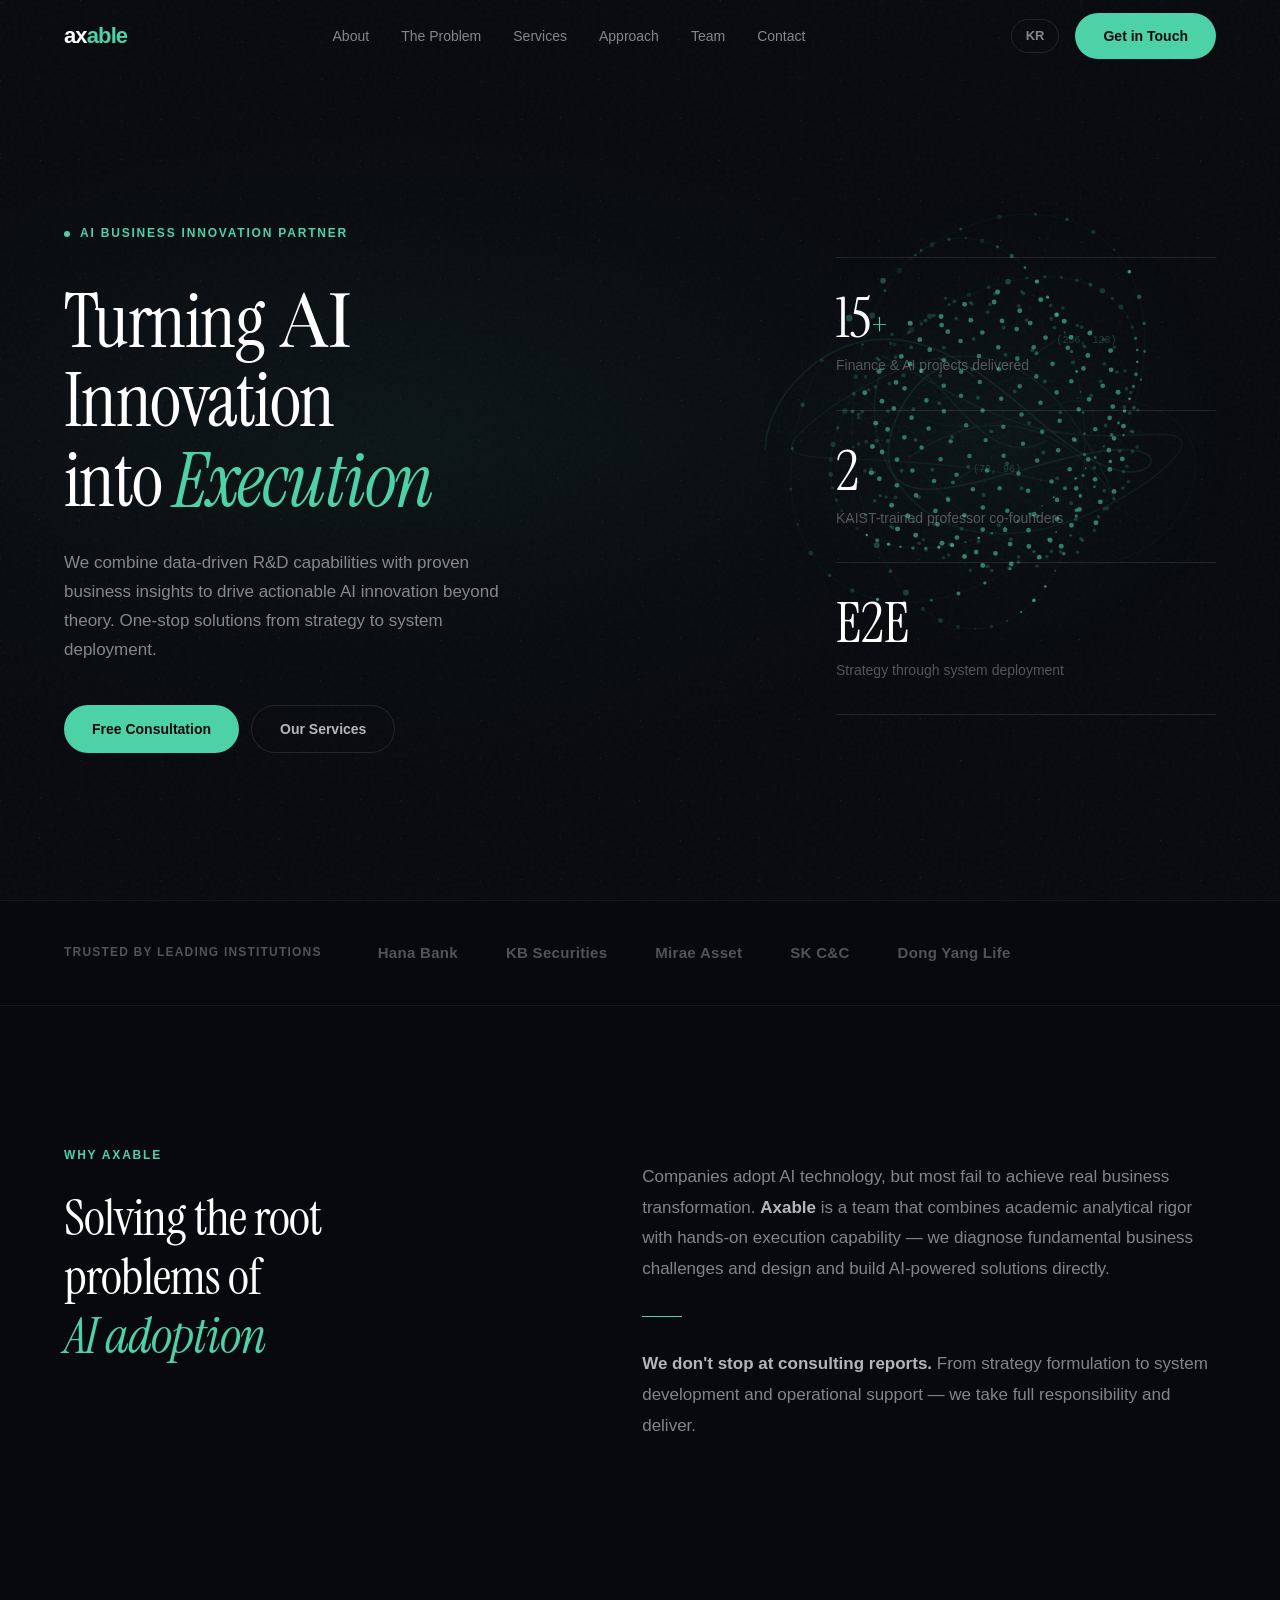
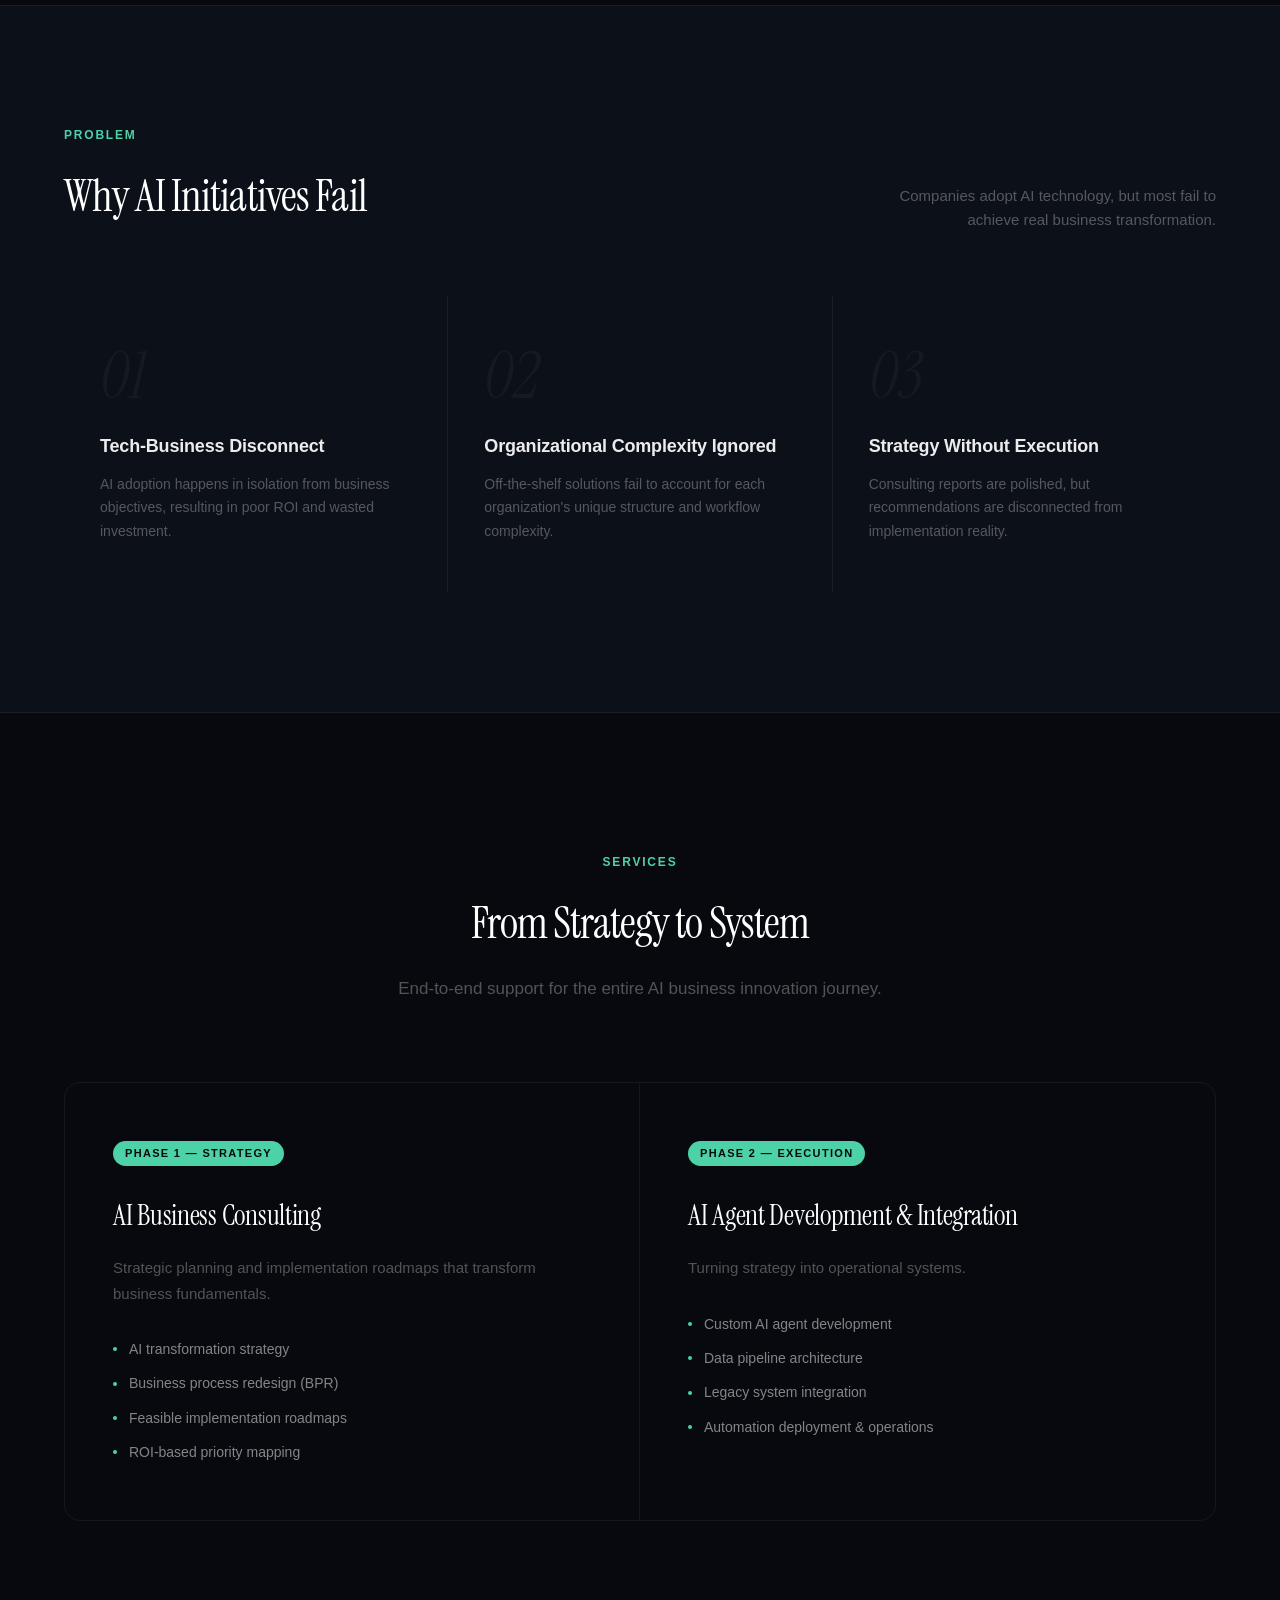
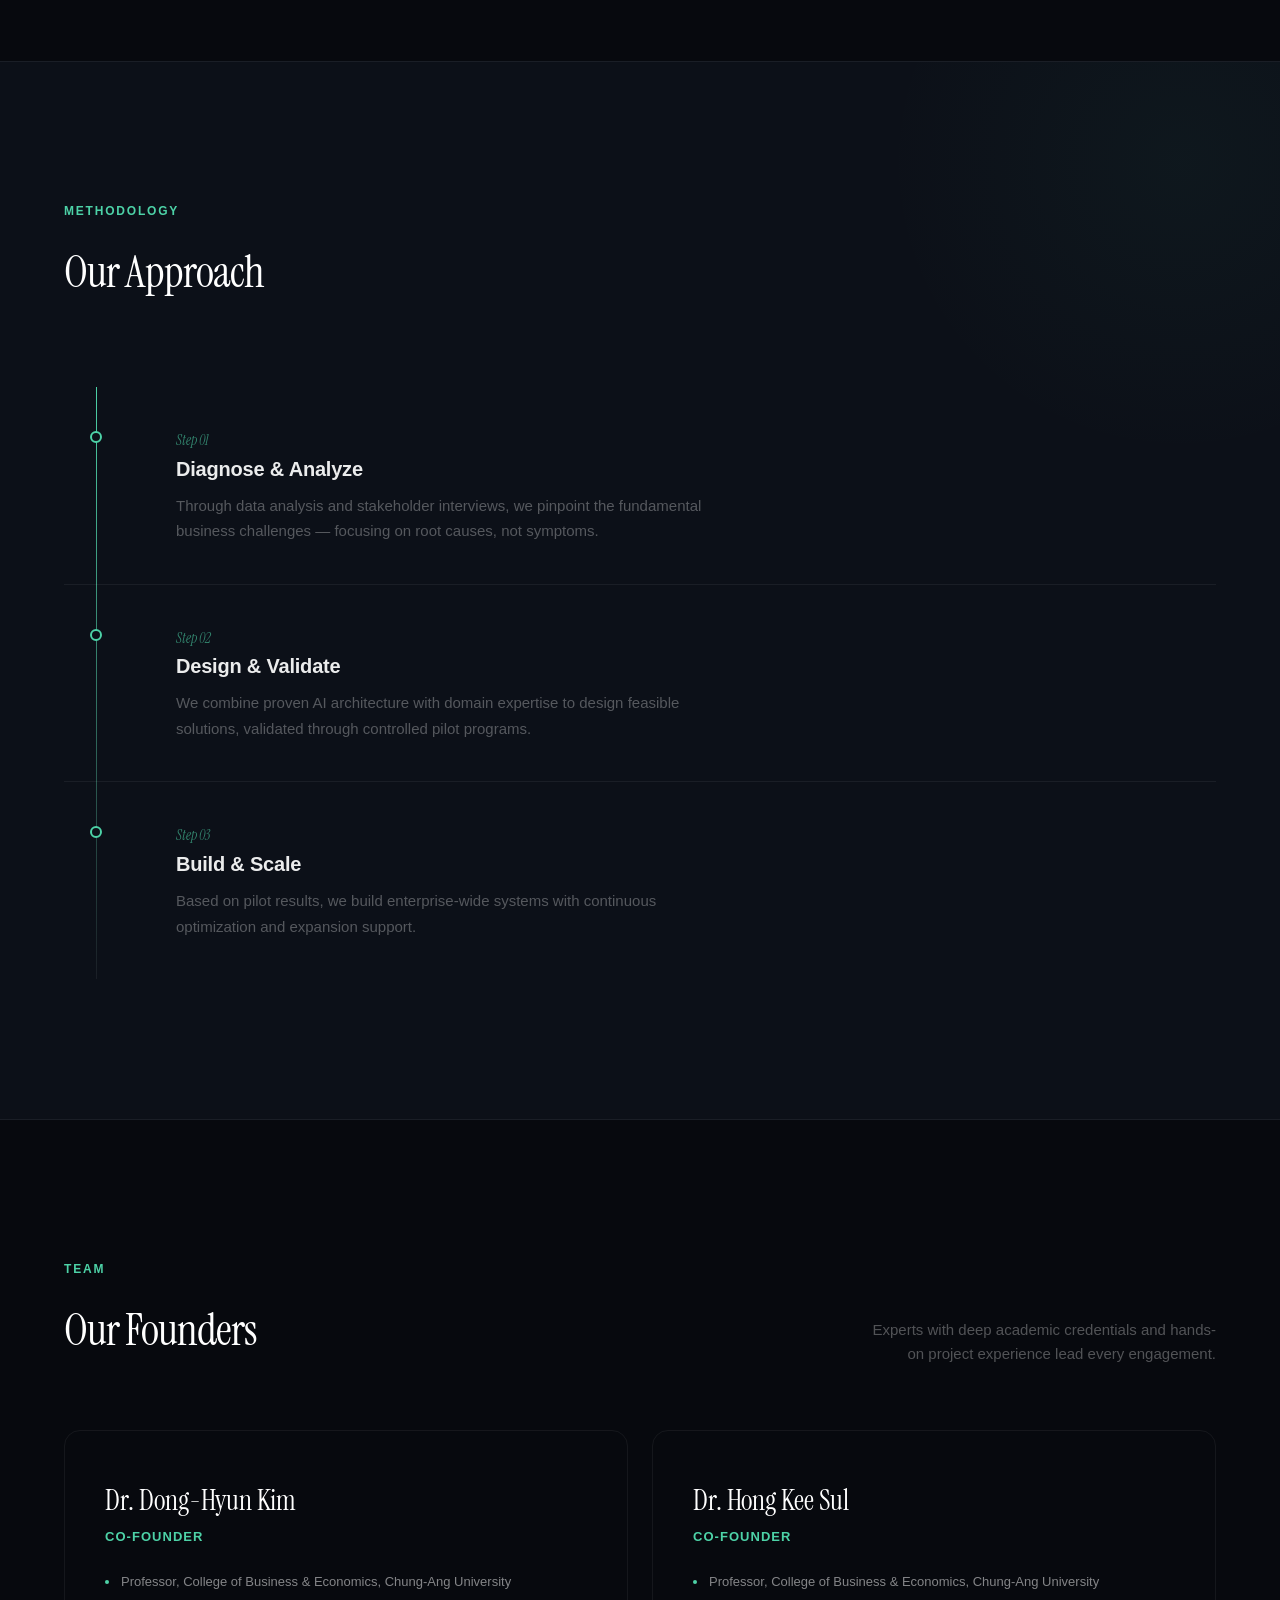
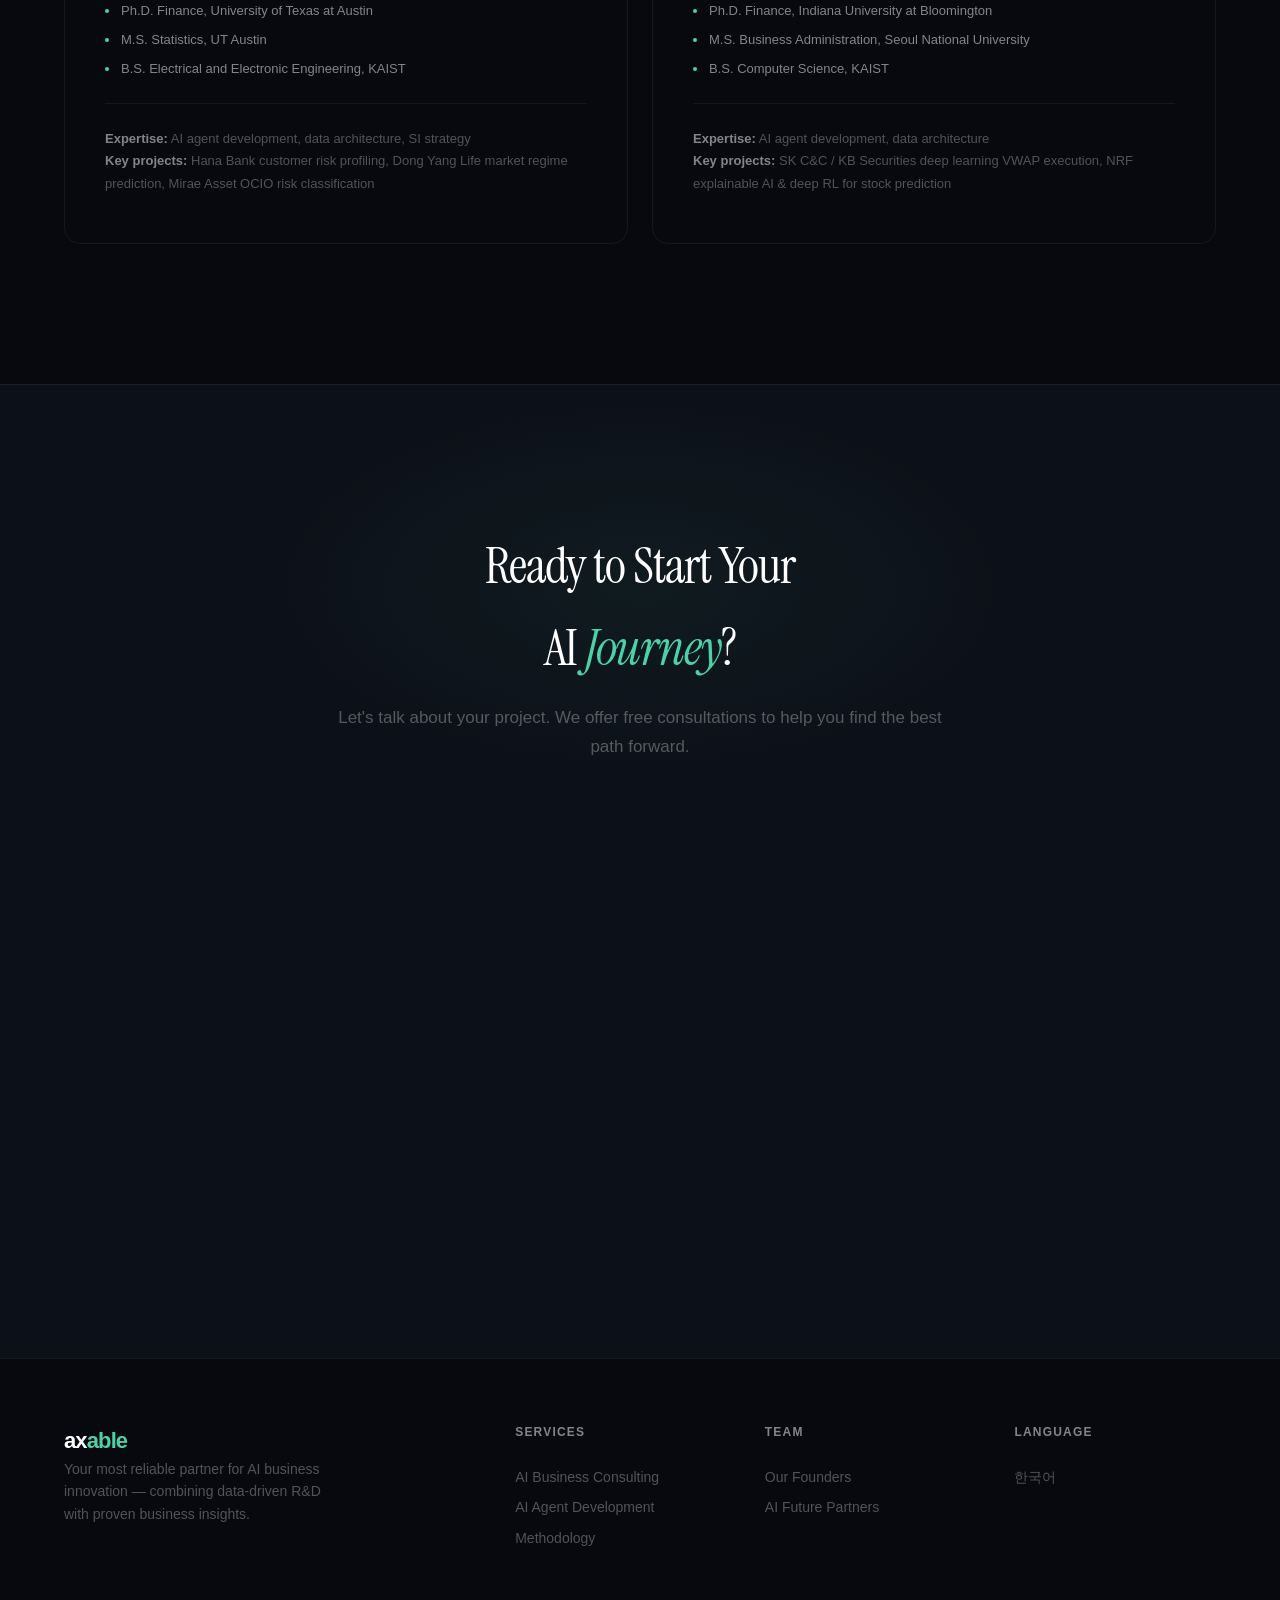
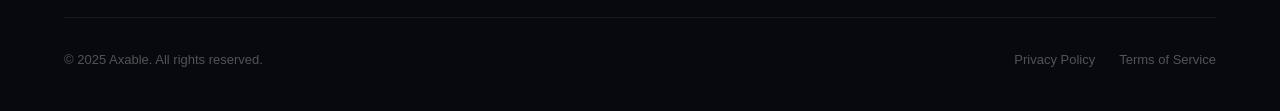
==== public/en/index.html @ 1fa7da16 "Update Tally form embed to new form ID D4JaoE Old forms (wA7B6N, Zj5WXz) were returning 404.  Co-Aut" ====
<!DOCTYPE html>
<html lang="en">
<head>
  <meta charset="UTF-8">
  <meta name="viewport" content="width=device-width, initial-scale=1.0">
  <title>Axable — Turning AI Innovation into Execution</title>
  <meta name="description" content="Axable combines data-driven R&D with proven business insights to drive actionable AI innovation beyond theory.">
  <meta name="keywords" content="AI consulting, AI agents, business innovation, data analytics, Axable">
  <meta name="author" content="Axable">

  <!-- Open Graph -->
  <meta property="og:type" content="website">
  <meta property="og:title" content="Axable — Turning AI Innovation into Execution">
  <meta property="og:description" content="From strategy to system — your most reliable partner for AI business innovation.">
  <meta property="og:url" content="https://axable.co.kr/en/">
  <meta property="og:locale" content="en_US">

  <!-- Twitter -->
  <meta name="twitter:card" content="summary_large_image">
  <meta name="twitter:title" content="Axable — Turning AI Innovation into Execution">
  <meta name="twitter:description" content="From strategy to system — your most reliable partner for AI business innovation.">

  <!-- Favicon -->
  <link rel="icon" href="/favicon.ico" sizes="any">

  <link rel="stylesheet" href="../style.css">
</head>
<body>

  <!-- Navigation -->
  <nav class="navbar" id="navbar">
    <div class="container navbar-inner">
      <a href="/en/" class="logo">ax<span>able</span></a>
      <div class="nav-links" id="navLinks">
        <a href="#about">About</a>
        <a href="#problems">The Problem</a>
        <a href="#services">Services</a>
        <a href="#methodology">Approach</a>
        <a href="#team">Team</a>
        <a href="#contact">Contact</a>
      </div>
      <div class="nav-right">
        <a href="/" class="lang-switch">KR</a>
        <a href="#contact" class="btn btn-accent nav-cta nav-cta-desktop">Get in Touch</a>
        <button class="hamburger" id="hamburger" aria-label="Open menu">
          <span></span>
          <span></span>
          <span></span>
        </button>
      </div>
    </div>
  </nav>

  <!-- Hero -->
  <section class="hero" id="home">
    <canvas class="hero-canvas" id="heroCanvas"></canvas>
    <div class="hero-overlay"></div>
    <div class="hero-noise"></div>
    <div class="container">
      <div class="hero-content">
        <div class="hero-eyebrow">
          <span class="pulse"></span>
          AI Business Innovation Partner
        </div>
        <h1>Turning <span class="ai-text">AI</span> Innovation<br> into <em>Execution</em></h1>
        <p class="hero-desc">
          We combine data-driven R&D capabilities with proven business insights
          to drive actionable AI innovation beyond theory.
          One-stop solutions from strategy to system deployment.
        </p>
        <div class="hero-buttons">
          <a href="#contact" class="btn btn-accent">Free Consultation</a>
          <a href="#services" class="btn btn-outline">Our Services</a>
        </div>
      </div>
      <div class="hero-stats">
        <div class="hero-stat">
          <div class="hero-stat-number">15<span>+</span></div>
          <div class="hero-stat-label">Finance & AI projects delivered</div>
        </div>
        <div class="hero-stat">
          <div class="hero-stat-number">2</div>
          <div class="hero-stat-label">KAIST-trained professor co-founders</div>
        </div>
        <div class="hero-stat">
          <div class="hero-stat-number">E2E</div>
          <div class="hero-stat-label">Strategy through system deployment</div>
        </div>
      </div>
    </div>
  </section>

  <!-- Partners -->
  <section class="partners">
    <div class="container partners-inner">
      <span class="partners-label">Trusted by leading institutions</span>
      <div class="partners-logos">
        <span>Hana Bank</span>
        <span>KB Securities</span>
        <span>Mirae Asset</span>
        <span>SK C&C</span>
        <span>Dong Yang Life</span>
      </div>
    </div>
  </section>

  <!-- About -->
  <section class="about" id="about">
    <div class="container">
      <div class="about-grid reveal">
        <div class="about-left">
          <span class="section-label">Why Axable</span>
          <h2>Solving the root<br>problems of<br><em>AI adoption</em></h2>
        </div>
        <div class="about-right">
          <p>
            Companies adopt AI technology, but most fail to achieve real business transformation.
            <strong>Axable</strong> is a team that combines academic analytical rigor with hands-on
            execution capability — we diagnose fundamental business challenges and design and
            build AI-powered solutions directly.
          </p>
          <div class="divider-line"></div>
          <p>
            <strong>We don't stop at consulting reports.</strong>
            From strategy formulation to system development and operational support —
            we take full responsibility and deliver.
          </p>
        </div>
      </div>
    </div>
  </section>

  <!-- Problems -->
  <section class="problems" id="problems">
    <div class="container">
      <div class="problems-header reveal">
        <div class="problems-header-left">
          <span class="section-label">Problem</span>
          <h2>Why AI Initiatives Fail</h2>
        </div>
        <div class="problems-header-right">
          Companies adopt AI technology, but most fail to achieve real business transformation.
        </div>
      </div>
      <div class="problems-grid stagger-children reveal">
        <div class="problem-card">
          <div class="problem-number">01</div>
          <h3>Tech-Business Disconnect</h3>
          <p>AI adoption happens in isolation from business objectives, resulting in poor ROI and wasted investment.</p>
        </div>
        <div class="problem-card">
          <div class="problem-number">02</div>
          <h3>Organizational Complexity Ignored</h3>
          <p>Off-the-shelf solutions fail to account for each organization's unique structure and workflow complexity.</p>
        </div>
        <div class="problem-card">
          <div class="problem-number">03</div>
          <h3>Strategy Without Execution</h3>
          <p>Consulting reports are polished, but recommendations are disconnected from implementation reality.</p>
        </div>
      </div>
    </div>
  </section>

  <!-- Services -->
  <section class="services" id="services">
    <div class="container">
      <div class="services-header reveal">
        <span class="section-label">Services</span>
        <h2>From Strategy to System</h2>
        <p>End-to-end support for the entire AI business innovation journey.</p>
      </div>
      <div class="services-split reveal">
        <div class="service-card">
          <span class="service-phase">Phase 1 — Strategy</span>
          <h3>AI Business Consulting</h3>
          <p>Strategic planning and implementation roadmaps that transform business fundamentals.</p>
          <ul class="service-list">
            <li>AI transformation strategy</li>
            <li>Business process redesign (BPR)</li>
            <li>Feasible implementation roadmaps</li>
            <li>ROI-based priority mapping</li>
          </ul>
        </div>
        <div class="service-card">
          <span class="service-phase">Phase 2 — Execution</span>
          <h3>AI Agent Development & Integration</h3>
          <p>Turning strategy into operational systems.</p>
          <ul class="service-list">
            <li>Custom AI agent development</li>
            <li>Data pipeline architecture</li>
            <li>Legacy system integration</li>
            <li>Automation deployment & operations</li>
          </ul>
        </div>
      </div>
    </div>
  </section>

  <!-- Methodology -->
  <section class="methodology" id="methodology">
    <div class="container">
      <div class="methodology-header reveal">
        <span class="section-label">Methodology</span>
        <h2>Our Approach</h2>
      </div>
      <div class="method-timeline reveal">
        <div class="method-step">
          <div class="method-marker">
            <div class="method-marker-dot"></div>
          </div>
          <div class="method-body">
            <span class="step-num">Step 01</span>
            <h3>Diagnose & Analyze</h3>
            <p>Through data analysis and stakeholder interviews, we pinpoint the fundamental business challenges — focusing on root causes, not symptoms.</p>
          </div>
        </div>
        <div class="method-step">
          <div class="method-marker">
            <div class="method-marker-dot"></div>
          </div>
          <div class="method-body">
            <span class="step-num">Step 02</span>
            <h3>Design & Validate</h3>
            <p>We combine proven AI architecture with domain expertise to design feasible solutions, validated through controlled pilot programs.</p>
          </div>
        </div>
        <div class="method-step">
          <div class="method-marker">
            <div class="method-marker-dot"></div>
          </div>
          <div class="method-body">
            <span class="step-num">Step 03</span>
            <h3>Build & Scale</h3>
            <p>Based on pilot results, we build enterprise-wide systems with continuous optimization and expansion support.</p>
          </div>
        </div>
      </div>
    </div>
  </section>

  <!-- Team -->
  <section class="team" id="team">
    <div class="container">
      <div class="team-header reveal">
        <div class="team-header-left">
          <span class="section-label">Team</span>
          <h2>Our Founders</h2>
        </div>
        <div class="team-header-right">
          <p>Experts with deep academic credentials and hands-on project experience lead every engagement.</p>
        </div>
      </div>
      <div class="team-grid">
        <div class="team-card reveal reveal-delay-1">
          <h3 class="team-name">Dr. Dong-Hyun Kim</h3>
          <p class="team-role">Co-Founder</p>
          <ul class="team-credentials">
            <li>Professor, College of Business & Economics, Chung-Ang University</li>
            <li>Ph.D. Finance, University of Texas at Austin</li>
            <li>M.S. Statistics, UT Austin</li>
            <li>B.S. Electrical and Electronic Engineering, KAIST</li>
          </ul>
          <p class="team-expertise">
            <strong>Expertise:</strong> AI agent development, data architecture, SI strategy<br>
            <strong>Key projects:</strong> Hana Bank customer risk profiling, Dong Yang Life market regime prediction, Mirae Asset OCIO risk classification
          </p>
        </div>
        <div class="team-card reveal reveal-delay-2">
          <h3 class="team-name">Dr. Hong Kee Sul</h3>
          <p class="team-role">Co-Founder</p>
          <ul class="team-credentials">
            <li>Professor, College of Business & Economics, Chung-Ang University</li>
            <li>Ph.D. Finance, Indiana University at Bloomington</li>
            <li>M.S. Business Administration, Seoul National University</li>
            <li>B.S. Computer Science, KAIST</li>
          </ul>
          <p class="team-expertise">
            <strong>Expertise:</strong> AI agent development, data architecture<br>
            <strong>Key projects:</strong> SK C&C / KB Securities deep learning VWAP execution, NRF explainable AI & deep RL for stock prediction
          </p>
        </div>
      </div>
    </div>
  </section>

  <!-- Contact -->
  <section class="contact" id="contact">
    <div class="container">
      <div class="contact-content reveal">
        <h2>Ready to Start Your<br>AI <em>Journey</em>?</h2>
        <p>Let's talk about your project. We offer free consultations to help you find the best path forward.</p>
        <div class="form-container">
          <iframe
            data-tally-src="https://tally.so/embed/D4JaoE?alignLeft=1&hideTitle=1&transparentBackground=1&dynamicHeight=1"
            loading="lazy"
            width="100%"
            height="400"
            title="Contact form"
          ></iframe>
        </div>
      </div>
    </div>
  </section>

  <!-- Footer -->
  <footer class="footer">
    <div class="container">
      <div class="footer-top">
        <div class="footer-brand">
          <a href="/en/" class="logo">ax<span>able</span></a>
          <p>Your most reliable partner for AI business innovation — combining data-driven R&D with proven business insights.</p>
        </div>
        <div class="footer-col">
          <h4>Services</h4>
          <a href="#services">AI Business Consulting</a>
          <a href="#services">AI Agent Development</a>
          <a href="#methodology">Methodology</a>
        </div>
        <div class="footer-col">
          <h4>Team</h4>
          <a href="#team">Our Founders</a>
          <a href="https://www.aifuture.kr" target="_blank" rel="noopener">AI Future Partners</a>
        </div>
        <div class="footer-col">
          <h4>Language</h4>
          <a href="/">한국어</a>
        </div>
      </div>
      <div class="footer-bottom">
        <p class="footer-copy">&copy; 2025 Axable. All rights reserved.</p>
        <div class="footer-legal">
          <a href="#">Privacy Policy</a>
          <a href="#">Terms of Service</a>
        </div>
      </div>
    </div>
  </footer>

  <!-- Scripts -->
  <script>
    // Tally embed
    var d = document, w = "https://tally.so/widgets/embed.js";
    var v = function() {
      if (typeof Tally !== "undefined") {
        Tally.loadEmbeds();
      } else {
        d.querySelectorAll("iframe[data-tally-src]:not([src])").forEach(function(e) {
          e.src = e.dataset.tallySrc;
        });
      }
    };
    if (d.querySelector('script[src="' + w + '"]') == null) {
      var s = d.createElement("script");
      s.src = w;
      s.onload = v;
      s.onerror = v;
      d.body.appendChild(s);
    } else v();

    // Hamburger menu
    var hamburger = document.getElementById('hamburger');
    var navLinks = document.getElementById('navLinks');
    hamburger.addEventListener('click', function() {
      navLinks.classList.toggle('active');
      var spans = hamburger.querySelectorAll('span');
      if (navLinks.classList.contains('active')) {
        spans[0].style.transform = 'rotate(45deg) translate(5px, 5px)';
        spans[1].style.opacity = '0';
        spans[2].style.transform = 'rotate(-45deg) translate(5px, -5px)';
      } else {
        spans[0].style.transform = '';
        spans[1].style.opacity = '';
        spans[2].style.transform = '';
      }
    });

    navLinks.querySelectorAll('a').forEach(function(link) {
      link.addEventListener('click', function() {
        navLinks.classList.remove('active');
        var spans = hamburger.querySelectorAll('span');
        spans[0].style.transform = '';
        spans[1].style.opacity = '';
        spans[2].style.transform = '';
      });
    });

    // Scroll reveal
    var reveals = document.querySelectorAll('.reveal');
    var observer = new IntersectionObserver(function(entries) {
      entries.forEach(function(entry) {
        if (entry.isIntersecting) {
          entry.target.classList.add('visible');
        }
      });
    }, { threshold: 0.15, rootMargin: '0px 0px -40px 0px' });

    reveals.forEach(function(el) {
      observer.observe(el);
    });

    // Navbar scroll
    var navbar = document.getElementById('navbar');
    window.addEventListener('scroll', function() {
      if (window.scrollY > 50) {
        navbar.classList.add('scrolled');
      } else {
        navbar.classList.remove('scrolled');
      }
    });

    // Smooth scroll offset
    document.querySelectorAll('a[href^="#"]').forEach(function(anchor) {
      anchor.addEventListener('click', function(e) {
        var target = document.querySelector(this.getAttribute('href'));
        if (target) {
          e.preventDefault();
          var offset = 80;
          var top = target.getBoundingClientRect().top + window.scrollY - offset;
          window.scrollTo({ top: top, behavior: 'smooth' });
        }
      });
    });

    // Hero animation: mouse-reactive dot grid + autonomous 3D sphere
    (function() {
      var canvas = document.getElementById('heroCanvas');
      if (!canvas) return;
      var ctx = canvas.getContext('2d');
      var dpr = window.devicePixelRatio || 1;
      var W, H, cx, cy, R;
      var mouse = { x: -9999, y: -9999 };
      var raf;
      var isMobile = false;
      var PI = Math.PI;
      var TAU = PI * 2;

      // --- Dot grid ---
      var gridDots = [];
      var GRID_SPACING = 40;

      function initGrid() {
        gridDots = [];
        var cols = Math.ceil(W / GRID_SPACING) + 1;
        var rows = Math.ceil(H / GRID_SPACING) + 1;
        for (var r = 0; r < rows; r++) {
          for (var c = 0; c < cols; c++) {
            gridDots.push({
              baseX: c * GRID_SPACING,
              baseY: r * GRID_SPACING,
              x: c * GRID_SPACING,
              y: r * GRID_SPACING,
              phase: Math.random() * TAU,
              speed: 0.3 + Math.random() * 0.4
            });
          }
        }
      }

      function drawDotGrid(t) {
        for (var i = 0; i < gridDots.length; i++) {
          var d = gridDots[i];
          d.x = d.baseX + Math.sin(t * 0.001 * d.speed + d.phase) * 2;
          d.y = d.baseY + Math.cos(t * 0.001 * d.speed + d.phase * 0.7) * 2;

          var dx = mouse.x - d.x;
          var dy = mouse.y - d.y;
          var dist = Math.sqrt(dx * dx + dy * dy);
          var influence = Math.max(0, 1 - dist / 160);

          var baseAlpha = 0.08;
          var alpha = baseAlpha + influence * 0.45;
          var radius = 0.8 + influence * 1.8;

          if (influence > 0) {
            ctx.fillStyle = 'rgba(77, 210, 167, ' + alpha + ')';
          } else {
            ctx.fillStyle = 'rgba(255, 255, 255, ' + baseAlpha + ')';
          }
          ctx.beginPath();
          ctx.arc(d.x, d.y, radius, 0, TAU);
          ctx.fill();

          if (influence > 0.2) {
            for (var j = i + 1; j < gridDots.length; j++) {
              var d2 = gridDots[j];
              var dx2 = d.x - d2.x;
              var dy2 = d.y - d2.y;
              var dist2 = Math.sqrt(dx2 * dx2 + dy2 * dy2);
              if (dist2 < GRID_SPACING * 1.5) {
                var mdx2 = mouse.x - d2.x;
                var mdy2 = mouse.y - d2.y;
                var mdist2 = Math.sqrt(mdx2 * mdx2 + mdy2 * mdy2);
                var inf2 = Math.max(0, 1 - mdist2 / 160);
                if (inf2 > 0.2) {
                  var lineAlpha = Math.min(influence, inf2) * 0.2;
                  ctx.strokeStyle = 'rgba(77, 210, 167, ' + lineAlpha + ')';
                  ctx.lineWidth = 0.4;
                  ctx.beginPath();
                  ctx.moveTo(d.x, d.y);
                  ctx.lineTo(d2.x, d2.y);
                  ctx.stroke();
                }
              }
            }
          }
        }
      }

      // --- Sphere ---
      var sphereDots = [];
      var SPHERE_COUNT = 280;
      var RING_COUNT = 3;
      var rings = [];
      var CURVE_COUNT = 5;
      var labels = [];

      function initSphere() {
        sphereDots = [];
        var golden = (1 + Math.sqrt(5)) / 2;
        for (var i = 0; i < SPHERE_COUNT; i++) {
          var theta = Math.acos(1 - 2 * (i + 0.5) / SPHERE_COUNT);
          var phi = TAU * i / golden;
          sphereDots.push({
            theta: theta, phi: phi, baseR: 1,
            pulse: Math.random() * TAU,
            pulseSpeed: 0.5 + Math.random() * 1.5
          });
        }
      }

      function initRings() {
        rings = [];
        var tilts = [
          { tiltX: 0.3, tiltZ: 0.1, speed: 0.4, radius: 1.25, count: 60, offset: 0 },
          { tiltX: -0.5, tiltZ: 0.6, speed: -0.3, radius: 1.4, count: 45, offset: PI / 3 },
          { tiltX: 0.1, tiltZ: -0.4, speed: 0.25, radius: 1.55, count: 35, offset: PI / 1.5 }
        ];
        for (var r = 0; r < RING_COUNT; r++) {
          var ring = tilts[r];
          ring.particles = [];
          for (var p = 0; p < ring.count; p++) {
            ring.particles.push({
              angle: (TAU / ring.count) * p,
              size: 1 + Math.random() * 1.5,
              alpha: 0.3 + Math.random() * 0.5
            });
          }
          rings.push(ring);
        }
      }

      function initLabels() {
        labels = [
          { theta: 0.8, phi: 1.2, text: '(78, 96)' },
          { theta: 1.8, phi: 3.5, text: '(322, 40)' },
          { theta: 2.4, phi: 5.1, text: '(195, 304)' },
          { theta: 1.0, phi: 4.8, text: '(41, 217)' },
          { theta: 2.0, phi: 0.7, text: '(256, 128)' }
        ];
      }

      function project(x3, y3, z3) {
        var fov = 600;
        var scale = fov / (fov + z3);
        return { x: cx + x3 * scale, y: cy + y3 * scale, s: scale, z: z3 };
      }

      function rotateY(x, y, z, a) {
        var cos = Math.cos(a), sin = Math.sin(a);
        return { x: x * cos - z * sin, y: y, z: x * sin + z * cos };
      }
      function rotateX(x, y, z, a) {
        var cos = Math.cos(a), sin = Math.sin(a);
        return { x: x, y: y * cos - z * sin, z: y * sin + z * cos };
      }
      function rotateZ(x, y, z, a) {
        var cos = Math.cos(a), sin = Math.sin(a);
        return { x: x * cos - y * sin, y: x * sin + y * cos, z: z };
      }

      function resize() {
        var rect = canvas.parentElement.getBoundingClientRect();
        W = rect.width; H = rect.height;
        canvas.width = W * dpr; canvas.height = H * dpr;
        canvas.style.width = W + 'px'; canvas.style.height = H + 'px';
        ctx.setTransform(dpr, 0, 0, dpr, 0, 0);
        isMobile = W < 768;
        cx = W * 0.78; cy = H * 0.48; R = Math.min(W, H) * 0.15;
        if (isMobile) { cx = W * 0.65; cy = H * 0.35; R = Math.min(W, H) * 0.13; }
        initGrid();
      }

      function drawGlow() {
        var grad = ctx.createRadialGradient(cx, cy, R * 0.2, cx, cy, R * 1.8);
        grad.addColorStop(0, 'rgba(77, 210, 167, 0.05)');
        grad.addColorStop(0.5, 'rgba(77, 210, 167, 0.02)');
        grad.addColorStop(1, 'rgba(77, 210, 167, 0)');
        ctx.fillStyle = grad;
        ctx.fillRect(0, 0, W, H);
      }

      function drawAxisLines(t, rX, rY) {
        var len = R * 1.7;
        var axes = [
          { x: len, y: 0, z: 0 }, { x: -len, y: 0, z: 0 },
          { x: 0, y: len, z: 0 }, { x: 0, y: -len, z: 0 },
          { x: 0, y: 0, z: len }, { x: 0, y: 0, z: -len }
        ];
        ctx.lineWidth = 0.5;
        for (var i = 0; i < axes.length; i += 2) {
          var a1 = rotateX(axes[i].x, axes[i].y, axes[i].z, rX);
          a1 = rotateY(a1.x, a1.y, a1.z, rY);
          var p1 = project(a1.x, a1.y, a1.z);
          var a2 = rotateX(axes[i+1].x, axes[i+1].y, axes[i+1].z, rX);
          a2 = rotateY(a2.x, a2.y, a2.z, rY);
          var p2 = project(a2.x, a2.y, a2.z);
          ctx.strokeStyle = 'rgba(77, 210, 167, 0.12)';
          ctx.beginPath(); ctx.setLineDash([4, 8]);
          ctx.moveTo(p1.x, p1.y); ctx.lineTo(p2.x, p2.y);
          ctx.stroke(); ctx.setLineDash([]);
        }
      }

      function drawSphere(t) {
        // No mouse influence — autonomous rotation only
        var rY = t * 0.0002;
        var rX = 0.35 + Math.sin(t * 0.0001) * 0.1;

        var projected = [];
        for (var i = 0; i < sphereDots.length; i++) {
          var d = sphereDots[i];
          var pulse = 1 + Math.sin(t * 0.001 * d.pulseSpeed + d.pulse) * 0.04;
          var r = R * d.baseR * pulse;
          var x = r * Math.sin(d.theta) * Math.cos(d.phi);
          var y = r * Math.cos(d.theta);
          var z = r * Math.sin(d.theta) * Math.sin(d.phi);
          var rot = rotateX(x, y, z, rX);
          rot = rotateY(rot.x, rot.y, rot.z, rY);
          var p = project(rot.x, rot.y, rot.z);
          projected.push(p);
          var alpha = 0.15 + p.s * 0.5; alpha = Math.min(alpha, 0.8);
          var size = 1 + p.s * 1.5;
          if (rot.z > 0) {
            ctx.fillStyle = 'rgba(77, 210, 167, ' + (alpha * 0.9) + ')';
          } else {
            ctx.fillStyle = 'rgba(77, 210, 167, ' + (alpha * 0.3) + ')';
            size *= 0.7;
          }
          ctx.beginPath(); ctx.arc(p.x, p.y, size, 0, TAU); ctx.fill();
        }
        for (var i = 0; i < projected.length; i++) {
          if (projected[i].z < 0) continue;
          for (var j = i + 1; j < projected.length; j++) {
            if (projected[j].z < 0) continue;
            var dx = projected[i].x - projected[j].x;
            var dy = projected[i].y - projected[j].y;
            var dist = Math.sqrt(dx * dx + dy * dy);
            if (dist < R * 0.18) {
              ctx.strokeStyle = 'rgba(77, 210, 167, ' + ((1 - dist / (R * 0.18)) * 0.08) + ')';
              ctx.lineWidth = 0.5; ctx.beginPath();
              ctx.moveTo(projected[i].x, projected[i].y);
              ctx.lineTo(projected[j].x, projected[j].y); ctx.stroke();
            }
          }
        }
        return { rotX: rX, rotY: rY };
      }

      function drawRings(t, rX, rY) {
        for (var r = 0; r < rings.length; r++) {
          var ring = rings[r];
          var angleOffset = t * 0.001 * ring.speed + ring.offset;
          ctx.beginPath(); ctx.strokeStyle = 'rgba(77, 210, 167, 0.06)'; ctx.lineWidth = 0.8;
          for (var s = 0; s <= 64; s++) {
            var a = (TAU / 64) * s;
            var rx = Math.cos(a) * R * ring.radius, ry = Math.sin(a) * R * ring.radius;
            var rot = rotateX(rx, ry, 0, ring.tiltX);
            rot = rotateZ(rot.x, rot.y, rot.z, ring.tiltZ);
            rot = rotateX(rot.x, rot.y, rot.z, rX);
            rot = rotateY(rot.x, rot.y, rot.z, rY);
            var p = project(rot.x, rot.y, rot.z);
            if (s === 0) ctx.moveTo(p.x, p.y); else ctx.lineTo(p.x, p.y);
          }
          ctx.stroke();
          for (var p = 0; p < ring.particles.length; p++) {
            var part = ring.particles[p];
            var a = part.angle + angleOffset;
            var rx = Math.cos(a) * R * ring.radius, ry = Math.sin(a) * R * ring.radius;
            var rot = rotateX(rx, ry, 0, ring.tiltX);
            rot = rotateZ(rot.x, rot.y, rot.z, ring.tiltZ);
            rot = rotateX(rot.x, rot.y, rot.z, rX);
            rot = rotateY(rot.x, rot.y, rot.z, rY);
            var proj = project(rot.x, rot.y, rot.z);
            var alpha = part.alpha * proj.s;
            if (rot.z < 0) alpha *= 0.3;
            ctx.fillStyle = 'rgba(77, 210, 167, ' + Math.min(alpha, 0.7) + ')';
            ctx.beginPath(); ctx.arc(proj.x, proj.y, part.size * proj.s, 0, TAU); ctx.fill();
          }
        }
      }

      function drawFlowingCurves(t, rX, rY) {
        for (var c = 0; c < CURVE_COUNT; c++) {
          var offset = (TAU / CURVE_COUNT) * c;
          var phase = t * 0.0004 + offset;
          ctx.beginPath();
          ctx.strokeStyle = 'rgba(77, 210, 167, ' + (0.06 + Math.sin(phase) * 0.03) + ')';
          ctx.lineWidth = 1.2 + Math.sin(phase * 1.3) * 0.5;
          for (var s = 0; s <= 80; s++) {
            var frac = s / 80, a = phase + frac * PI * 2.5;
            var spiralR = R * (0.6 + frac * 1.0);
            var waveY = Math.sin(a * 2 + phase) * R * 0.3;
            var rot = rotateX(Math.cos(a) * spiralR, waveY, Math.sin(a) * spiralR, rX);
            rot = rotateY(rot.x, rot.y, rot.z, rY);
            var p = project(rot.x, rot.y, rot.z);
            if (s === 0) ctx.moveTo(p.x, p.y); else ctx.lineTo(p.x, p.y);
          }
          ctx.stroke();
        }
      }

      function drawLabels(t, rX, rY) {
        ctx.font = '10px Satoshi, monospace';
        for (var i = 0; i < labels.length; i++) {
          var l = labels[i], lr = R * 1.15;
          var x = lr * Math.sin(l.theta) * Math.cos(l.phi);
          var y = lr * Math.cos(l.theta);
          var z = lr * Math.sin(l.theta) * Math.sin(l.phi);
          var rot = rotateX(x, y, z, rX);
          rot = rotateY(rot.x, rot.y, rot.z, rY);
          if (rot.z < 0) continue;
          var p = project(rot.x, rot.y, rot.z);
          var alpha = 0.25 + p.s * 0.15;
          ctx.fillStyle = 'rgba(77, 210, 167, ' + alpha + ')';
          ctx.beginPath(); ctx.arc(p.x, p.y, 2, 0, TAU); ctx.fill();
          ctx.strokeStyle = 'rgba(77, 210, 167, ' + (alpha * 0.5) + ')';
          ctx.lineWidth = 0.5; ctx.beginPath();
          ctx.moveTo(p.x, p.y); ctx.lineTo(p.x + 18, p.y - 12); ctx.stroke();
          ctx.fillStyle = 'rgba(77, 210, 167, ' + (alpha * 0.7) + ')';
          ctx.fillText(l.text, p.x + 20, p.y - 10);
        }
      }

      function draw(t) {
        ctx.clearRect(0, 0, W, H);
        drawDotGrid(t);
        if (!isMobile) {
          drawGlow();
          var rX = 0.35 + Math.sin(t * 0.0001) * 0.1;
          var rY = t * 0.0002;
          drawAxisLines(t, rX, rY);
          drawFlowingCurves(t, rX, rY);
          var rot = drawSphere(t);
          drawRings(t, rot.rotX, rot.rotY);
          drawLabels(t, rot.rotX, rot.rotY);
        }
        raf = requestAnimationFrame(draw);
      }

      canvas.parentElement.addEventListener('mousemove', function(e) {
        var rect = canvas.getBoundingClientRect();
        mouse.x = e.clientX - rect.left;
        mouse.y = e.clientY - rect.top;
      });

      canvas.parentElement.addEventListener('mouseleave', function() {
        mouse.x = -9999;
        mouse.y = -9999;
      });

      window.addEventListener('resize', function() {
        cancelAnimationFrame(raf);
        resize();
        raf = requestAnimationFrame(draw);
      });

      initSphere();
      initRings();
      initLabels();
      resize();
      raf = requestAnimationFrame(draw);
    })();
  </script>
</body>
</html>
---- public/style.css ----
/* ============================================
   Axable.co.kr — Dark Editorial / Tech-Noir
   Typography: Instrument Serif + Satoshi
   Accent: Teal #4DD2A7 on dark
   ============================================ */

@import url('https://fonts.googleapis.com/css2?family=Instrument+Serif:ital@0;1&family=Noto+Serif+KR:wght@400;700&family=Playfair+Display:wght@400;700&display=swap');
@import url('https://api.fontshare.com/v2/css?f[]=satoshi@400,500,700,900&display=swap');

*, *::before, *::after {
  margin: 0;
  padding: 0;
  box-sizing: border-box;
}

:root {
  --accent: #4DD2A7;
  --accent-dim: rgba(77, 210, 167, 0.6);
  --accent-glow: rgba(77, 210, 167, 0.15);
  --accent-subtle: rgba(77, 210, 167, 0.08);

  --dark-900: #07090E;
  --dark-800: #0C1018;
  --dark-700: #111723;
  --dark-600: #1A2233;
  --dark-500: #243044;
  --dark-border: rgba(255, 255, 255, 0.06);
  --dark-border-accent: rgba(77, 210, 167, 0.12);

  --white: #FFFFFF;
  --white-90: rgba(255, 255, 255, 0.92);
  --white-70: rgba(255, 255, 255, 0.7);
  --white-50: rgba(255, 255, 255, 0.5);
  --white-30: rgba(255, 255, 255, 0.3);
  --white-10: rgba(255, 255, 255, 0.1);
  --white-05: rgba(255, 255, 255, 0.04);

  --font-display: 'Instrument Serif', 'Noto Serif KR', Georgia, serif;
  --font-body: 'Satoshi', -apple-system, sans-serif;

  --container: 1200px;
  --gutter: 24px;
}

html {
  scroll-behavior: smooth;
  -webkit-font-smoothing: antialiased;
  -moz-osx-font-smoothing: grayscale;
}

body {
  font-family: var(--font-body);
  font-size: 16px;
  line-height: 1.6;
  color: var(--white-70);
  background: var(--dark-900);
  overflow-x: hidden;
}

a { color: inherit; text-decoration: none; }
img { max-width: 100%; display: block; }
ul { list-style: none; }

.container {
  max-width: var(--container);
  margin: 0 auto;
  padding: 0 var(--gutter);
}

/* ========== ANNOUNCEMENT BANNER ========== */
.announcement {
  background: var(--accent);
  color: var(--dark-900);
  text-align: center;
  padding: 10px var(--gutter);
  font-size: 13px;
  font-weight: 700;
  letter-spacing: 0.02em;
  position: relative;
  z-index: 1001;
}

.announcement a {
  text-decoration: underline;
  text-underline-offset: 2px;
}

/* ========== NAVIGATION ========== */
.navbar {
  position: fixed;
  top: 0;
  left: 0;
  right: 0;
  z-index: 1000;
  transition: all 0.3s ease;
}

.navbar.scrolled {
  background: rgba(7, 9, 14, 0.9);
  backdrop-filter: blur(20px);
  -webkit-backdrop-filter: blur(20px);
  border-bottom: 1px solid var(--dark-border);
}

.navbar-inner {
  display: flex;
  align-items: center;
  justify-content: space-between;
  height: 72px;
}

.logo {
  font-family: var(--font-body);
  font-size: 22px;
  font-weight: 900;
  color: var(--white);
  letter-spacing: -0.04em;
}

.logo span {
  color: var(--accent);
}

.nav-links {
  display: flex;
  align-items: center;
  gap: 32px;
}

.nav-links a {
  font-size: 14px;
  font-weight: 500;
  color: var(--white-50);
  transition: color 0.2s;
}

.nav-links a:hover {
  color: var(--white);
}

.nav-right {
  display: flex;
  align-items: center;
  gap: 16px;
}

.lang-switch {
  font-size: 13px;
  font-weight: 600;
  color: var(--white-50);
  padding: 6px 14px;
  border: 1px solid var(--white-10);
  border-radius: 100px;
  transition: all 0.2s;
}

.lang-switch:hover {
  color: var(--white);
  border-color: var(--white-30);
}

.btn {
  display: inline-flex;
  align-items: center;
  gap: 8px;
  font-family: var(--font-body);
  font-weight: 600;
  border: none;
  cursor: pointer;
  transition: all 0.3s ease;
  white-space: nowrap;
}

.btn-accent {
  font-size: 14px;
  padding: 12px 28px;
  background: var(--accent);
  color: var(--dark-900);
  border-radius: 100px;
}

.btn-accent:hover {
  transform: translateY(-1px);
  box-shadow: 0 8px 30px rgba(77, 210, 167, 0.3);
}

.btn-outline {
  font-size: 14px;
  padding: 12px 28px;
  background: transparent;
  color: var(--white-70);
  border: 1px solid var(--white-10);
  border-radius: 100px;
}

.btn-outline:hover {
  border-color: var(--accent);
  color: var(--accent);
}

.btn-ghost {
  font-size: 14px;
  padding: 12px 0;
  background: none;
  color: var(--accent);
}

.btn-ghost::after {
  content: '→';
  transition: transform 0.2s;
}

.btn-ghost:hover::after {
  transform: translateX(4px);
}

.hamburger {
  display: none;
  flex-direction: column;
  gap: 5px;
  width: 24px;
  background: none;
  border: none;
  cursor: pointer;
  padding: 0;
}

.hamburger span {
  display: block;
  width: 100%;
  height: 1.5px;
  background: var(--white);
  transition: all 0.3s;
}

/* ========== HERO ========== */
.hero {
  position: relative;
  min-height: 100vh;
  display: flex;
  align-items: center;
  overflow: hidden;
  padding-top: 72px;
}

.hero-video {
  position: absolute;
  inset: 0;
  z-index: 0;
}

.hero-video video {
  width: 100%;
  height: 100%;
  object-fit: cover;
  opacity: 0.3;
}

.hero-overlay {
  position: absolute;
  inset: 0;
  background:
    linear-gradient(180deg, var(--dark-900) 0%, transparent 30%),
    linear-gradient(180deg, transparent 50%, var(--dark-900) 100%),
    radial-gradient(ellipse 80% 60% at 30% 50%, rgba(77, 210, 167, 0.06) 0%, transparent 60%);
  z-index: 1;
}

.hero-noise {
  position: absolute;
  inset: 0;
  z-index: 2;
  opacity: 0.03;
  background-image: url("data:image/svg+xml,%3Csvg viewBox='0 0 256 256' xmlns='http://www.w3.org/2000/svg'%3E%3Cfilter id='noiseFilter'%3E%3CfeTurbulence type='fractalNoise' baseFrequency='0.9' numOctaves='4' stitchTiles='stitch'/%3E%3C/filter%3E%3Crect width='100%25' height='100%25' filter='url(%23noiseFilter)'/%3E%3C/svg%3E");
  pointer-events: none;
}

.hero-canvas {
  position: absolute;
  inset: 0;
  z-index: 2;
  pointer-events: none;
}

.hero .container {
  position: relative;
  z-index: 3;
  display: grid;
  grid-template-columns: 1fr 1fr;
  gap: 80px;
  align-items: center;
  min-height: calc(100vh - 72px);
}

.hero-content {
  padding: 80px 0;
}

.hero-eyebrow {
  display: inline-flex;
  align-items: center;
  gap: 10px;
  font-size: 12px;
  font-weight: 600;
  letter-spacing: 0.15em;
  text-transform: uppercase;
  color: var(--accent);
  margin-bottom: 32px;
}

.hero-eyebrow .pulse {
  width: 6px;
  height: 6px;
  background: var(--accent);
  border-radius: 50%;
  animation: pulse 2s ease-in-out infinite;
}

@keyframes pulse {
  0%, 100% { opacity: 1; box-shadow: 0 0 0 0 rgba(77, 210, 167, 0.4); }
  50% { opacity: 0.6; box-shadow: 0 0 0 6px rgba(77, 210, 167, 0); }
}

.hero h1 {
  font-family: var(--font-display);
  font-size: clamp(48px, 6vw, 76px);
  font-weight: 400;
  line-height: 1.05;
  color: var(--white);
  margin-bottom: 28px;
  letter-spacing: -0.02em;
  word-break: keep-all;
}

.hero h1 .ai-text {
  font-family: 'Playfair Display', Georgia, serif;
  letter-spacing: 0.02em;
  margin-left: 0.05em;
}

.hero h1 em {
  font-style: italic;
  color: var(--accent);
}

.hero-desc {
  font-size: 17px;
  color: var(--white-50);
  line-height: 1.7;
  margin-bottom: 40px;
  max-width: 440px;
}

.hero-buttons {
  display: flex;
  gap: 12px;
}

/* Hero right: stats column */
.hero-stats {
  display: flex;
  flex-direction: column;
  gap: 1px;
  justify-self: end;
  width: 100%;
  max-width: 380px;
}

.hero-stat {
  padding: 32px 0;
  border-top: 1px solid var(--white-10);
}

.hero-stat:last-child {
  border-bottom: 1px solid var(--white-10);
}

.hero-stat-number {
  font-family: var(--font-display);
  font-size: 56px;
  font-weight: 400;
  color: var(--white);
  line-height: 1;
  margin-bottom: 8px;
}

.hero-stat-number span {
  color: var(--accent);
  font-size: 32px;
}

.hero-stat-label {
  font-size: 14px;
  color: var(--white-30);
  font-weight: 500;
}

/* ========== PARTNER STRIP ========== */
.partners {
  padding: 40px 0;
  border-top: 1px solid var(--dark-border);
  border-bottom: 1px solid var(--dark-border);
  background: var(--dark-900);
}

.partners-inner {
  display: flex;
  align-items: center;
  gap: 56px;
}

.partners-label {
  font-size: 12px;
  font-weight: 600;
  color: var(--white-30);
  text-transform: uppercase;
  letter-spacing: 0.1em;
  white-space: nowrap;
  flex-shrink: 0;
}

.partners-logos {
  display: flex;
  align-items: center;
  gap: 48px;
  flex-wrap: wrap;
}

.partners-logos span {
  font-size: 15px;
  font-weight: 700;
  color: var(--white-30);
  letter-spacing: 0.02em;
  transition: color 0.3s;
  white-space: nowrap;
}

.partners-logos span:hover {
  color: var(--white-50);
}

/* ========== ABOUT / INTRO ========== */
.about {
  padding: 140px 0;
  position: relative;
}

.about-grid {
  display: grid;
  grid-template-columns: 1fr 1.2fr;
  gap: 100px;
  align-items: start;
}

.about-left .section-label {
  display: block;
  font-size: 12px;
  font-weight: 600;
  letter-spacing: 0.15em;
  text-transform: uppercase;
  color: var(--accent);
  margin-bottom: 24px;
}

.about-left h2 {
  font-family: var(--font-display);
  font-size: clamp(36px, 4vw, 52px);
  font-weight: 400;
  line-height: 1.15;
  color: var(--white);
  letter-spacing: -0.02em;
}

.about-left h2 em {
  font-style: italic;
  color: var(--accent);
}

.about-right {
  padding-top: 16px;
}

.about-right p {
  font-size: 17px;
  line-height: 1.8;
  color: var(--white-50);
  margin-bottom: 24px;
}

.about-right p strong {
  color: var(--white-70);
  font-weight: 600;
}

.divider-line {
  width: 40px;
  height: 1px;
  background: var(--accent);
  margin: 32px 0;
}

/* ========== PROBLEMS (horizontal scroll cards) ========== */
.problems {
  padding: 120px 0;
  background: var(--dark-800);
  border-top: 1px solid var(--dark-border);
  border-bottom: 1px solid var(--dark-border);
}

.problems-header {
  display: flex;
  justify-content: space-between;
  align-items: end;
  margin-bottom: 64px;
}

.problems-header-left .section-label {
  display: block;
  font-size: 12px;
  font-weight: 600;
  letter-spacing: 0.15em;
  text-transform: uppercase;
  color: var(--accent);
  margin-bottom: 16px;
}

.problems-header-left h2 {
  font-family: var(--font-display);
  font-size: clamp(32px, 3.5vw, 44px);
  font-weight: 400;
  color: var(--white);
  letter-spacing: -0.02em;
}

.problems-header-right {
  font-size: 15px;
  color: var(--white-30);
  max-width: 360px;
  text-align: right;
  line-height: 1.6;
}

.problems-grid {
  display: grid;
  grid-template-columns: repeat(3, 1fr);
  gap: 1px;
  background: var(--dark-border);
}

.problem-card {
  background: var(--dark-800);
  padding: 48px 36px;
  position: relative;
  transition: all 0.4s ease;
}

.problem-card::before {
  content: '';
  position: absolute;
  top: 0;
  left: 0;
  width: 0;
  height: 2px;
  background: var(--accent);
  transition: width 0.4s ease;
}

.problem-card:hover::before {
  width: 100%;
}

.problem-card:hover {
  background: var(--dark-700);
}

.problem-number {
  font-family: var(--font-display);
  font-size: 64px;
  color: var(--white-05);
  line-height: 1;
  margin-bottom: 24px;
  font-style: italic;
}

.problem-card h3 {
  font-family: var(--font-body);
  font-size: 18px;
  font-weight: 700;
  color: var(--white-90);
  margin-bottom: 12px;
  letter-spacing: -0.01em;
}

.problem-card p {
  font-size: 14px;
  color: var(--white-30);
  line-height: 1.7;
}

/* ========== SERVICES ========== */
.services {
  padding: 140px 0;
}

.services-header {
  text-align: center;
  margin-bottom: 80px;
}

.services-header .section-label {
  display: block;
  font-size: 12px;
  font-weight: 600;
  letter-spacing: 0.15em;
  text-transform: uppercase;
  color: var(--accent);
  margin-bottom: 16px;
}

.services-header h2 {
  font-family: var(--font-display);
  font-size: clamp(32px, 3.5vw, 44px);
  font-weight: 400;
  color: var(--white);
  letter-spacing: -0.02em;
  margin-bottom: 16px;
}

.services-header p {
  font-size: 17px;
  color: var(--white-30);
  max-width: 520px;
  margin: 0 auto;
}

.services-split {
  display: grid;
  grid-template-columns: 1fr 1fr;
  gap: 0;
  border: 1px solid var(--dark-border);
  border-radius: 16px;
  overflow: hidden;
}

.service-card {
  padding: 56px 48px;
  position: relative;
  transition: background 0.4s;
}

.service-card:first-child {
  border-right: 1px solid var(--dark-border);
}

.service-card:hover {
  background: var(--dark-800);
}

.service-phase {
  display: inline-block;
  font-size: 11px;
  font-weight: 700;
  letter-spacing: 0.12em;
  text-transform: uppercase;
  color: var(--dark-900);
  background: var(--accent);
  padding: 4px 12px;
  border-radius: 100px;
  margin-bottom: 28px;
}

.service-card h3 {
  font-family: var(--font-display);
  font-size: 28px;
  font-weight: 400;
  color: var(--white);
  margin-bottom: 16px;
  letter-spacing: -0.01em;
}

.service-card > p {
  font-size: 15px;
  color: var(--white-30);
  line-height: 1.7;
  margin-bottom: 32px;
}

.service-list {
  display: flex;
  flex-direction: column;
  gap: 12px;
}

.service-list li {
  font-size: 14px;
  color: var(--white-50);
  display: flex;
  align-items: center;
  gap: 12px;
}

.service-list li::before {
  content: '';
  width: 4px;
  height: 4px;
  background: var(--accent);
  border-radius: 50%;
  flex-shrink: 0;
}

/* ========== METHODOLOGY ========== */
.methodology {
  padding: 140px 0;
  background: var(--dark-800);
  border-top: 1px solid var(--dark-border);
  border-bottom: 1px solid var(--dark-border);
  position: relative;
  overflow: hidden;
}

.methodology::before {
  content: '';
  position: absolute;
  top: -200px;
  right: -200px;
  width: 600px;
  height: 600px;
  background: radial-gradient(circle, rgba(77, 210, 167, 0.04) 0%, transparent 70%);
  pointer-events: none;
}

.methodology-header {
  margin-bottom: 80px;
}

.methodology-header .section-label {
  display: block;
  font-size: 12px;
  font-weight: 600;
  letter-spacing: 0.15em;
  text-transform: uppercase;
  color: var(--accent);
  margin-bottom: 16px;
}

.methodology-header h2 {
  font-family: var(--font-display);
  font-size: clamp(32px, 3.5vw, 44px);
  font-weight: 400;
  color: var(--white);
  letter-spacing: -0.02em;
}

.method-timeline {
  position: relative;
  display: flex;
  flex-direction: column;
  gap: 0;
}

.method-timeline::before {
  content: '';
  position: absolute;
  left: 32px;
  top: 0;
  bottom: 0;
  width: 1px;
  background: linear-gradient(180deg, var(--accent), var(--dark-border));
}

.method-step {
  display: grid;
  grid-template-columns: 64px 1fr;
  gap: 48px;
  padding: 40px 0;
  border-bottom: 1px solid var(--dark-border);
  position: relative;
}

.method-step:last-child {
  border-bottom: none;
}

.method-marker {
  width: 64px;
  display: flex;
  justify-content: center;
  padding-top: 4px;
}

.method-marker-dot {
  width: 12px;
  height: 12px;
  background: var(--dark-800);
  border: 2px solid var(--accent);
  border-radius: 50%;
  position: relative;
  z-index: 1;
}

.method-step:hover .method-marker-dot {
  background: var(--accent);
  box-shadow: 0 0 16px rgba(77, 210, 167, 0.3);
}

.method-body h3 {
  font-family: var(--font-body);
  font-size: 20px;
  font-weight: 700;
  color: var(--white-90);
  margin-bottom: 8px;
  letter-spacing: -0.01em;
}

.method-body .step-num {
  font-family: var(--font-display);
  font-size: 14px;
  font-style: italic;
  color: var(--accent-dim);
  margin-bottom: 12px;
}

.method-body p {
  font-size: 15px;
  color: var(--white-30);
  line-height: 1.7;
  max-width: 560px;
}

/* ========== TEAM ========== */
.team {
  padding: 140px 0;
}

.team-header {
  display: flex;
  justify-content: space-between;
  align-items: end;
  margin-bottom: 64px;
}

.team-header-left .section-label {
  display: block;
  font-size: 12px;
  font-weight: 600;
  letter-spacing: 0.15em;
  text-transform: uppercase;
  color: var(--accent);
  margin-bottom: 16px;
}

.team-header-left h2 {
  font-family: var(--font-display);
  font-size: clamp(32px, 3.5vw, 44px);
  font-weight: 400;
  color: var(--white);
  letter-spacing: -0.02em;
}

.team-header-right p {
  font-size: 15px;
  color: var(--white-30);
  max-width: 360px;
  text-align: right;
  line-height: 1.6;
}

.team-grid {
  display: grid;
  grid-template-columns: 1fr 1fr;
  gap: 24px;
}

.team-card {
  border: 1px solid var(--dark-border);
  border-radius: 16px;
  padding: 48px 40px;
  transition: all 0.4s ease;
  position: relative;
  overflow: hidden;
}

.team-card::after {
  content: '';
  position: absolute;
  inset: 0;
  background: radial-gradient(ellipse at top right, var(--accent-subtle), transparent 70%);
  opacity: 0;
  transition: opacity 0.4s;
}

.team-card:hover::after {
  opacity: 1;
}

.team-card:hover {
  border-color: var(--dark-border-accent);
}

.team-card > * {
  position: relative;
  z-index: 1;
}

.team-name {
  font-family: var(--font-display);
  font-size: 28px;
  font-weight: 400;
  color: var(--white);
  margin-bottom: 4px;
}

.team-role {
  font-size: 13px;
  font-weight: 600;
  color: var(--accent);
  text-transform: uppercase;
  letter-spacing: 0.08em;
  margin-bottom: 24px;
}

.team-credentials {
  display: flex;
  flex-direction: column;
  gap: 8px;
  padding-bottom: 24px;
  margin-bottom: 24px;
  border-bottom: 1px solid var(--dark-border);
}

.team-credentials li {
  font-size: 13px;
  color: var(--white-50);
  padding-left: 16px;
  position: relative;
}

.team-credentials li::before {
  content: '';
  position: absolute;
  left: 0;
  top: 8px;
  width: 4px;
  height: 4px;
  background: var(--accent);
  border-radius: 50%;
}

.team-expertise {
  font-size: 13px;
  color: var(--white-30);
  line-height: 1.7;
}

.team-expertise strong {
  color: var(--white-50);
  font-weight: 600;
}

/* ========== CONTACT CTA ========== */
.contact {
  padding: 140px 0;
  background: var(--dark-800);
  border-top: 1px solid var(--dark-border);
  position: relative;
  overflow: hidden;
}

.contact::before {
  content: '';
  position: absolute;
  top: 0;
  left: 50%;
  transform: translateX(-50%);
  width: 800px;
  height: 400px;
  background: radial-gradient(ellipse, rgba(77, 210, 167, 0.06) 0%, transparent 70%);
  pointer-events: none;
}

.contact-content {
  position: relative;
  text-align: center;
  max-width: 640px;
  margin: 0 auto;
}

.contact-content h2 {
  font-family: var(--font-display);
  font-size: clamp(36px, 4vw, 52px);
  font-weight: 400;
  color: var(--white);
  margin-bottom: 16px;
  letter-spacing: -0.02em;
}

.contact-content h2 em {
  font-style: italic;
  color: var(--accent);
}

.contact-content > p {
  font-size: 17px;
  color: var(--white-30);
  margin-bottom: 48px;
  line-height: 1.7;
}

.form-container {
  max-width: 560px;
  margin: 0 auto;
}

.form-container iframe {
  border: none;
  width: 100%;
  border-radius: 12px;
}

/* ========== FOOTER ========== */
.footer {
  background: var(--dark-900);
  padding: 64px 0 40px;
  border-top: 1px solid var(--dark-border);
}

.footer-top {
  display: grid;
  grid-template-columns: 2fr 1fr 1fr 1fr;
  gap: 48px;
  margin-bottom: 64px;
}

.footer-brand .logo {
  margin-bottom: 16px;
}

.footer-brand p {
  font-size: 14px;
  color: var(--white-30);
  line-height: 1.6;
  max-width: 280px;
}

.footer-col h4 {
  font-size: 12px;
  font-weight: 700;
  letter-spacing: 0.1em;
  text-transform: uppercase;
  color: var(--white-50);
  margin-bottom: 20px;
}

.footer-col a {
  display: block;
  font-size: 14px;
  color: var(--white-30);
  padding: 4px 0;
  transition: color 0.2s;
}

.footer-col a:hover {
  color: var(--accent);
}

.footer-bottom {
  display: flex;
  justify-content: space-between;
  align-items: center;
  padding-top: 32px;
  border-top: 1px solid var(--dark-border);
}

.footer-copy {
  font-size: 13px;
  color: var(--white-30);
}

.footer-legal {
  display: flex;
  gap: 24px;
}

.footer-legal a {
  font-size: 13px;
  color: var(--white-30);
  transition: color 0.2s;
}

.footer-legal a:hover {
  color: var(--white-50);
}

/* ========== SCROLL ANIMATIONS ========== */
.reveal {
  opacity: 0;
  transform: translateY(28px);
  transition: opacity 0.8s cubic-bezier(0.22, 1, 0.36, 1),
              transform 0.8s cubic-bezier(0.22, 1, 0.36, 1);
}

.reveal.visible {
  opacity: 1;
  transform: translateY(0);
}

.reveal-delay-1 { transition-delay: 0.08s; }
.reveal-delay-2 { transition-delay: 0.16s; }
.reveal-delay-3 { transition-delay: 0.24s; }
.reveal-delay-4 { transition-delay: 0.32s; }

/* stagger children */
.stagger-children > * {
  opacity: 0;
  transform: translateY(20px);
  transition: opacity 0.6s cubic-bezier(0.22, 1, 0.36, 1),
              transform 0.6s cubic-bezier(0.22, 1, 0.36, 1);
}

.stagger-children.visible > *:nth-child(1) { transition-delay: 0.05s; opacity: 1; transform: translateY(0); }
.stagger-children.visible > *:nth-child(2) { transition-delay: 0.1s; opacity: 1; transform: translateY(0); }
.stagger-children.visible > *:nth-child(3) { transition-delay: 0.15s; opacity: 1; transform: translateY(0); }
.stagger-children.visible > *:nth-child(4) { transition-delay: 0.2s; opacity: 1; transform: translateY(0); }
.stagger-children.visible > *:nth-child(5) { transition-delay: 0.25s; opacity: 1; transform: translateY(0); }

/* ========== RESPONSIVE ========== */
@media (max-width: 1024px) {
  .hero .container {
    grid-template-columns: 1fr;
    gap: 40px;
  }

  .hero-stats {
    display: grid;
    grid-template-columns: repeat(3, 1fr);
    gap: 1px;
    background: var(--dark-border);
    max-width: 100%;
    justify-self: stretch;
    border: 1px solid var(--dark-border);
    border-radius: 12px;
    overflow: hidden;
  }

  .hero-stat {
    border: none;
    padding: 24px;
    background: var(--dark-900);
    text-align: center;
  }

  .hero-stat-number {
    font-size: 40px;
  }

  .about-grid {
    grid-template-columns: 1fr;
    gap: 40px;
  }

  .problems-header {
    flex-direction: column;
    align-items: start;
    gap: 16px;
  }

  .problems-header-right {
    text-align: left;
  }

  .team-header {
    flex-direction: column;
    align-items: start;
    gap: 16px;
  }

  .team-header-right p {
    text-align: left;
  }

  .footer-top {
    grid-template-columns: 1fr 1fr;
  }
}

@media (max-width: 768px) {
  .nav-links {
    display: none;
    position: fixed;
    top: 72px;
    left: 0;
    right: 0;
    bottom: 0;
    background: rgba(7, 9, 14, 0.97);
    backdrop-filter: blur(20px);
    flex-direction: column;
    align-items: center;
    justify-content: center;
    gap: 28px;
    z-index: 999;
  }

  .nav-links.active {
    display: flex;
  }

  .nav-links a {
    font-size: 18px;
    color: var(--white-70);
  }

  .hamburger {
    display: flex;
  }

  .nav-cta-desktop {
    display: none;
  }

  .hero h1 {
    font-size: 36px;
  }


  .hero-stats {
    grid-template-columns: 1fr;
  }

  .problems-grid {
    grid-template-columns: 1fr;
  }

  .services-split {
    grid-template-columns: 1fr;
  }

  .service-card:first-child {
    border-right: none;
    border-bottom: 1px solid var(--dark-border);
  }

  .team-grid {
    grid-template-columns: 1fr;
  }

  .footer-top {
    grid-template-columns: 1fr;
    gap: 32px;
  }

  .footer-bottom {
    flex-direction: column;
    gap: 16px;
    text-align: center;
  }

  .service-card {
    padding: 40px 28px;
  }

  .team-card {
    padding: 36px 28px;
  }
}

@media (max-width: 480px) {
  .hero-content { padding: 40px 0; }
  .hero-stat-number { font-size: 32px; }
  .hero-buttons { flex-direction: column; }
  .hero-buttons .btn { width: 100%; justify-content: center; }
  .problem-card { padding: 32px 24px; }
  .method-step { grid-template-columns: 40px 1fr; gap: 24px; }
  .method-timeline::before { left: 20px; }
}
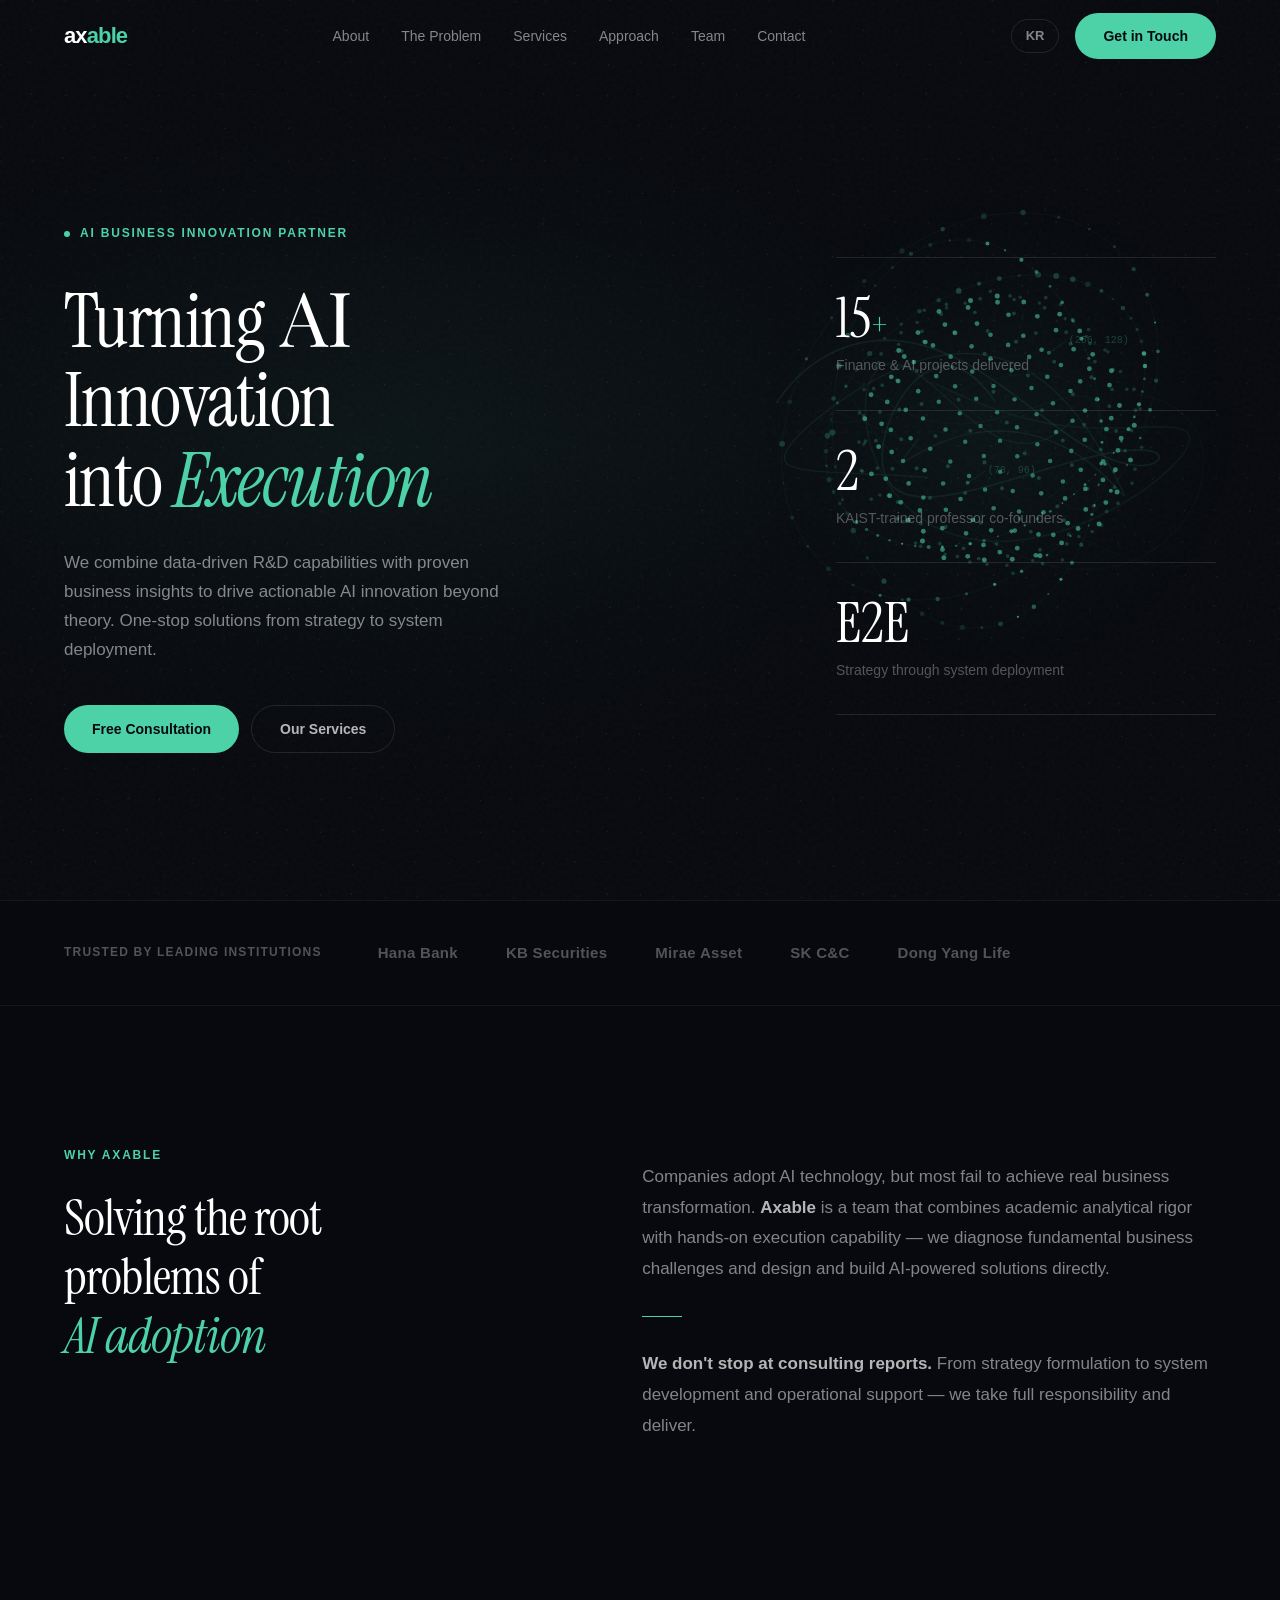
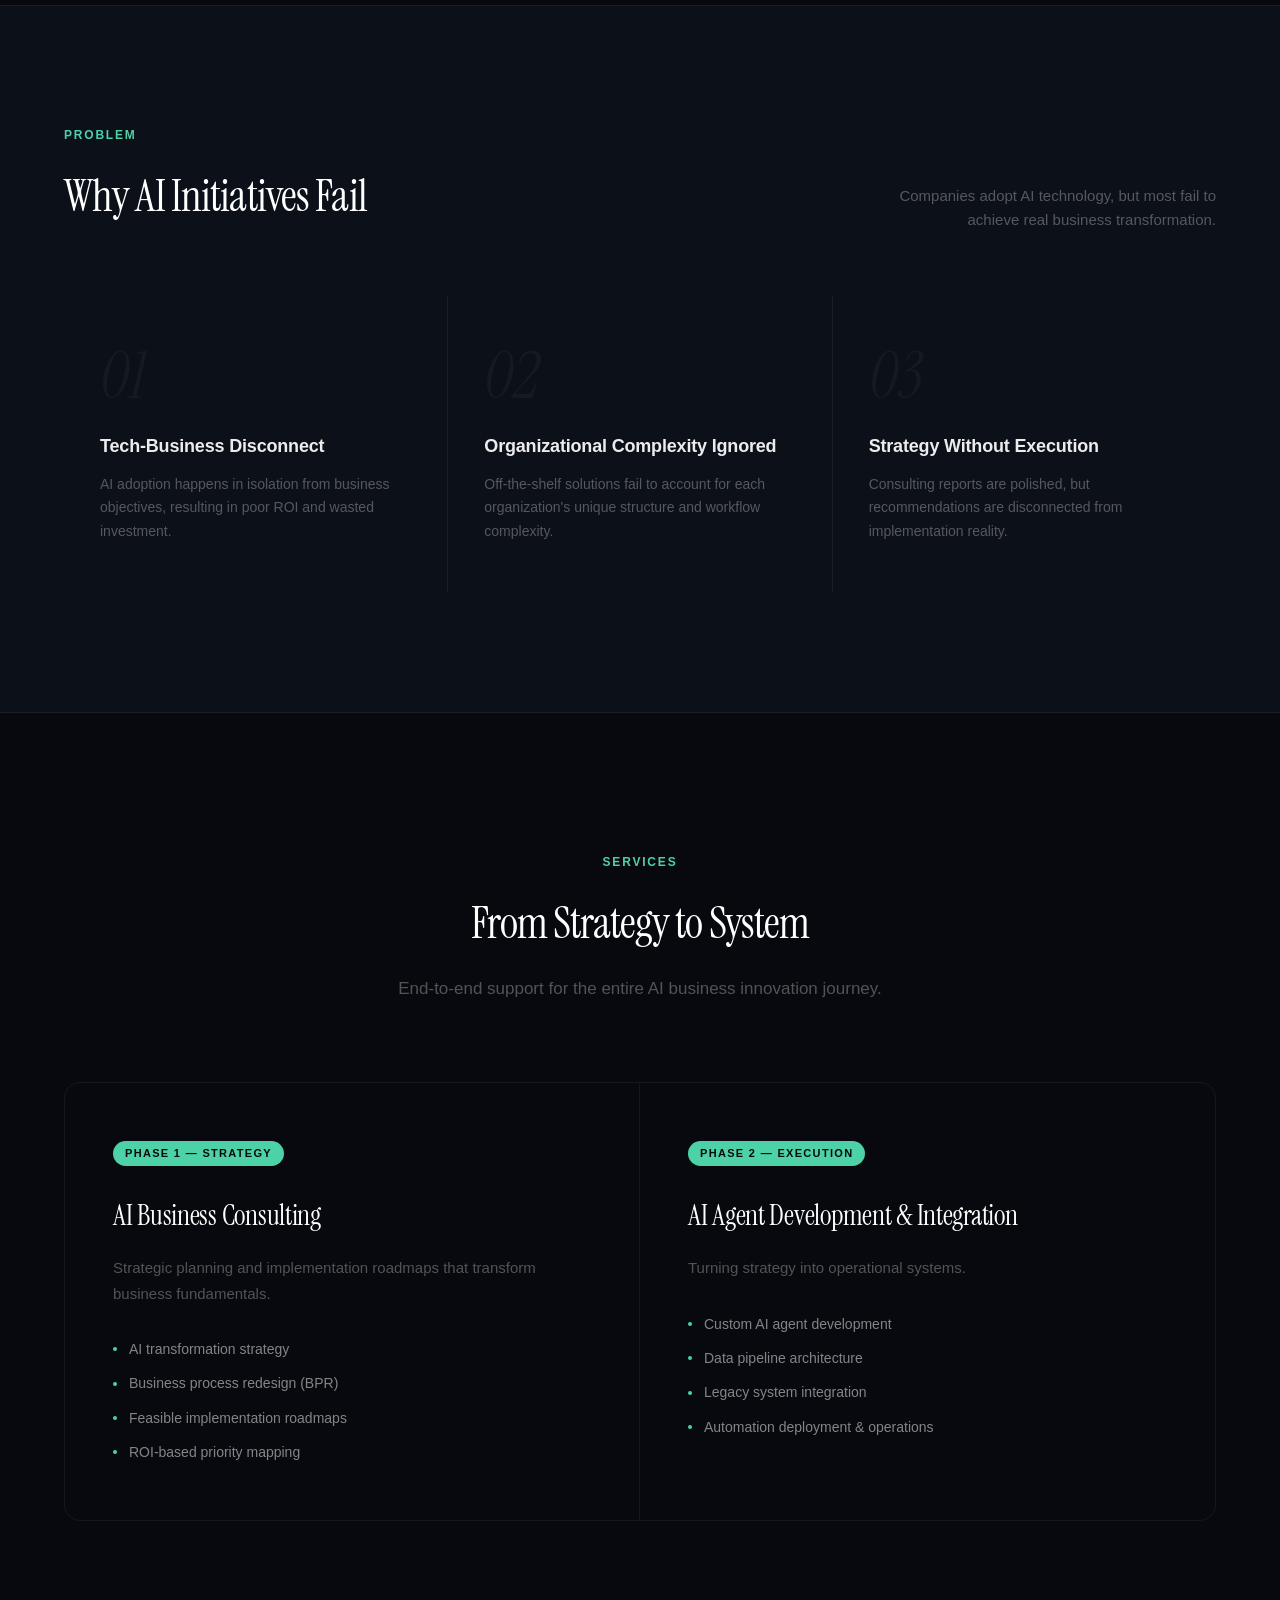
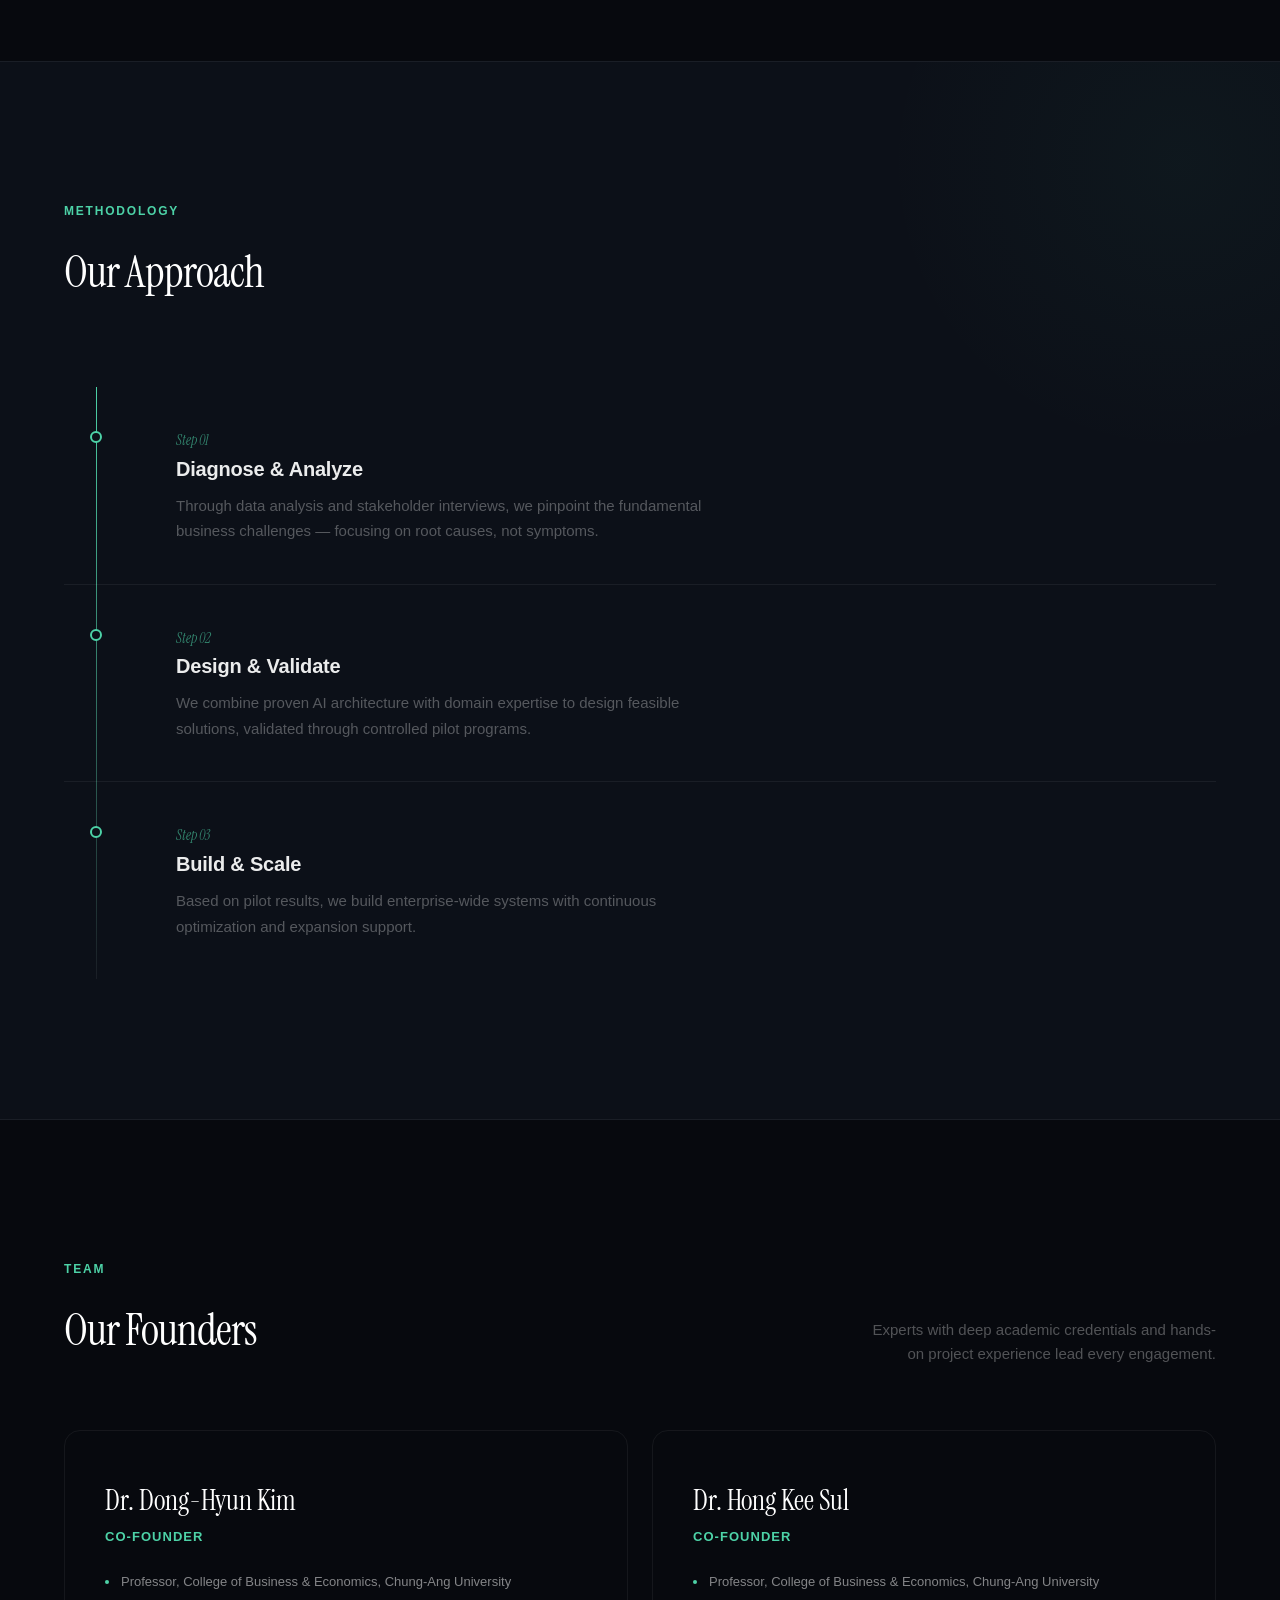
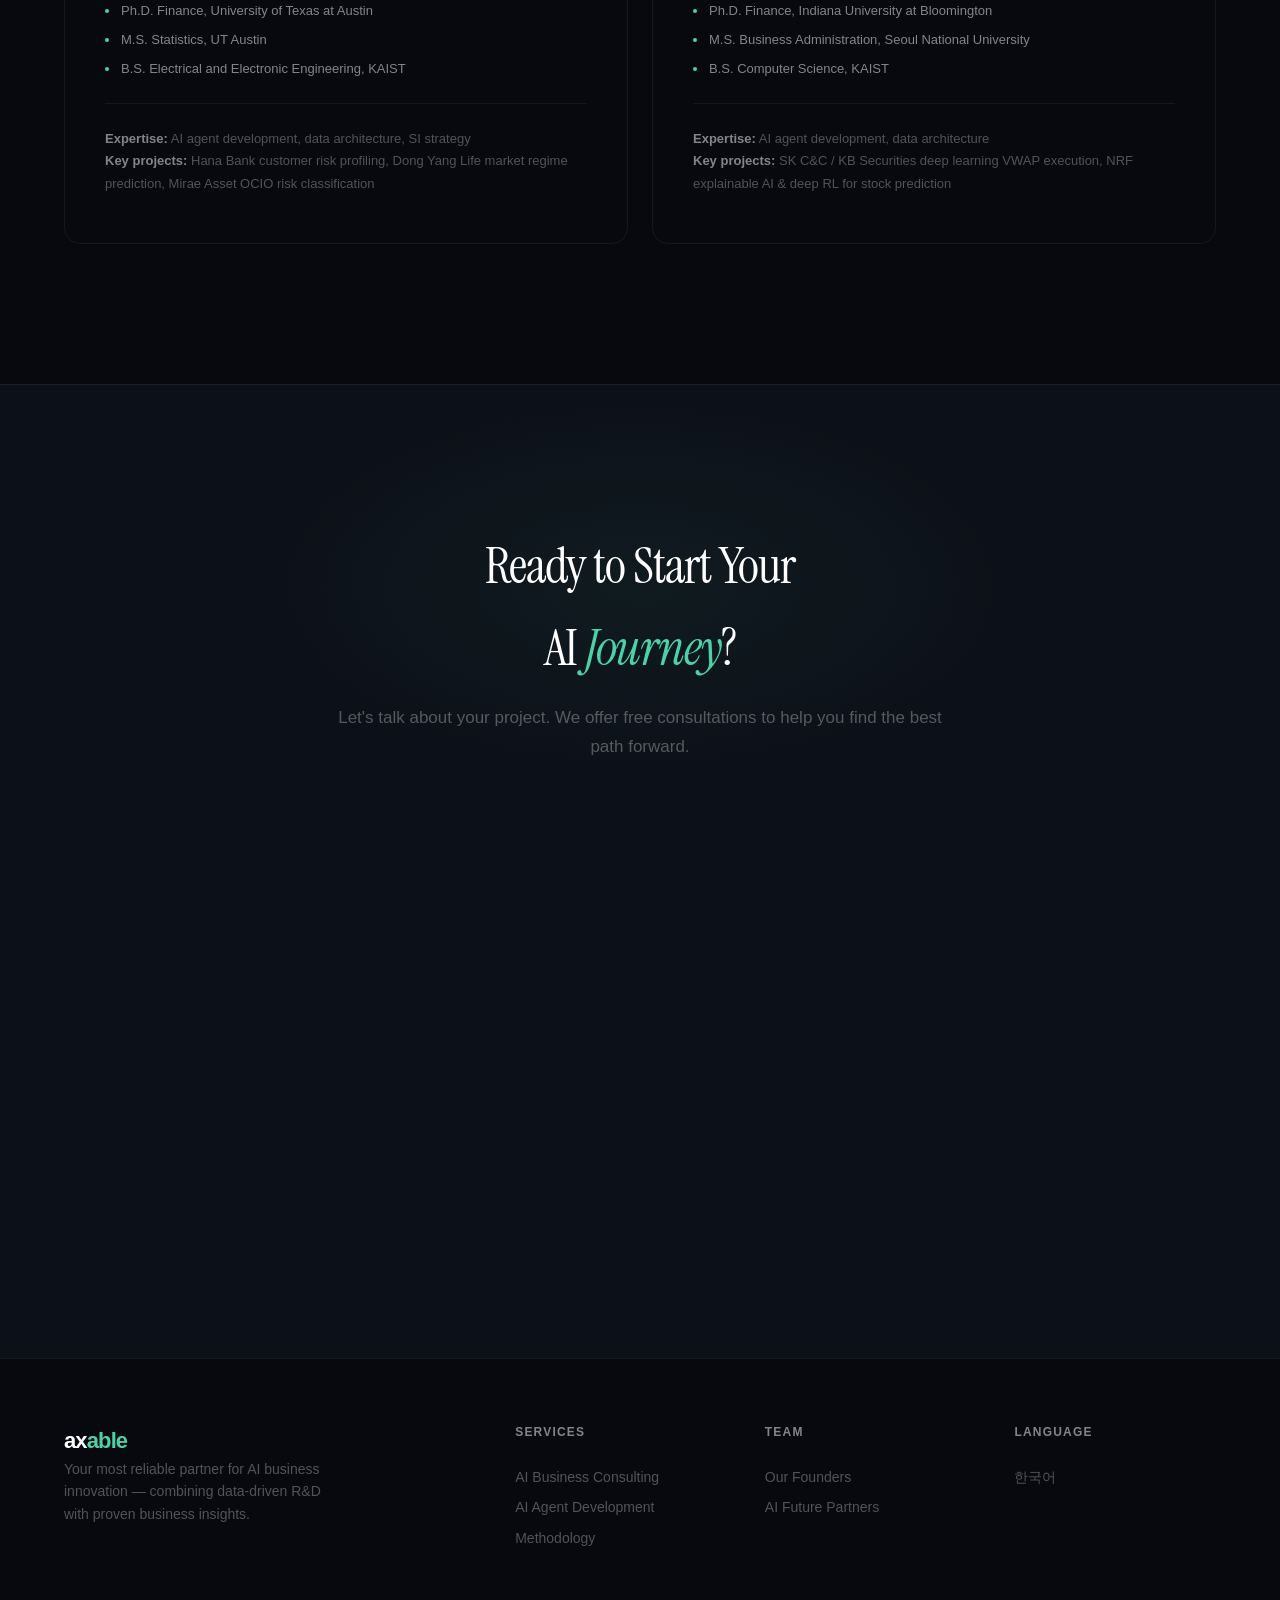
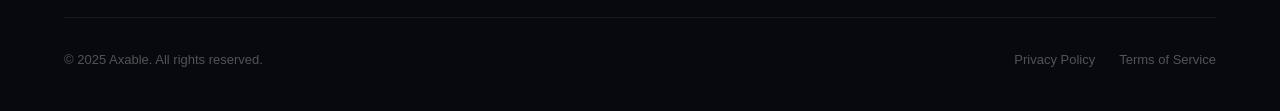
==== commit ff51bbc8: "Tighten dot grid spacing from 40px to 32px Co-Authored-By: Claude Opus 4.6 <noreply@anthropic.com>" ====
--- a/public/en/index.html
+++ b/public/en/index.html
@@ -437,7 +437,7 @@
 
       // --- Dot grid ---
       var gridDots = [];
-      var GRID_SPACING = 40;
+      var GRID_SPACING = 32;
 
       function initGrid() {
         gridDots = [];
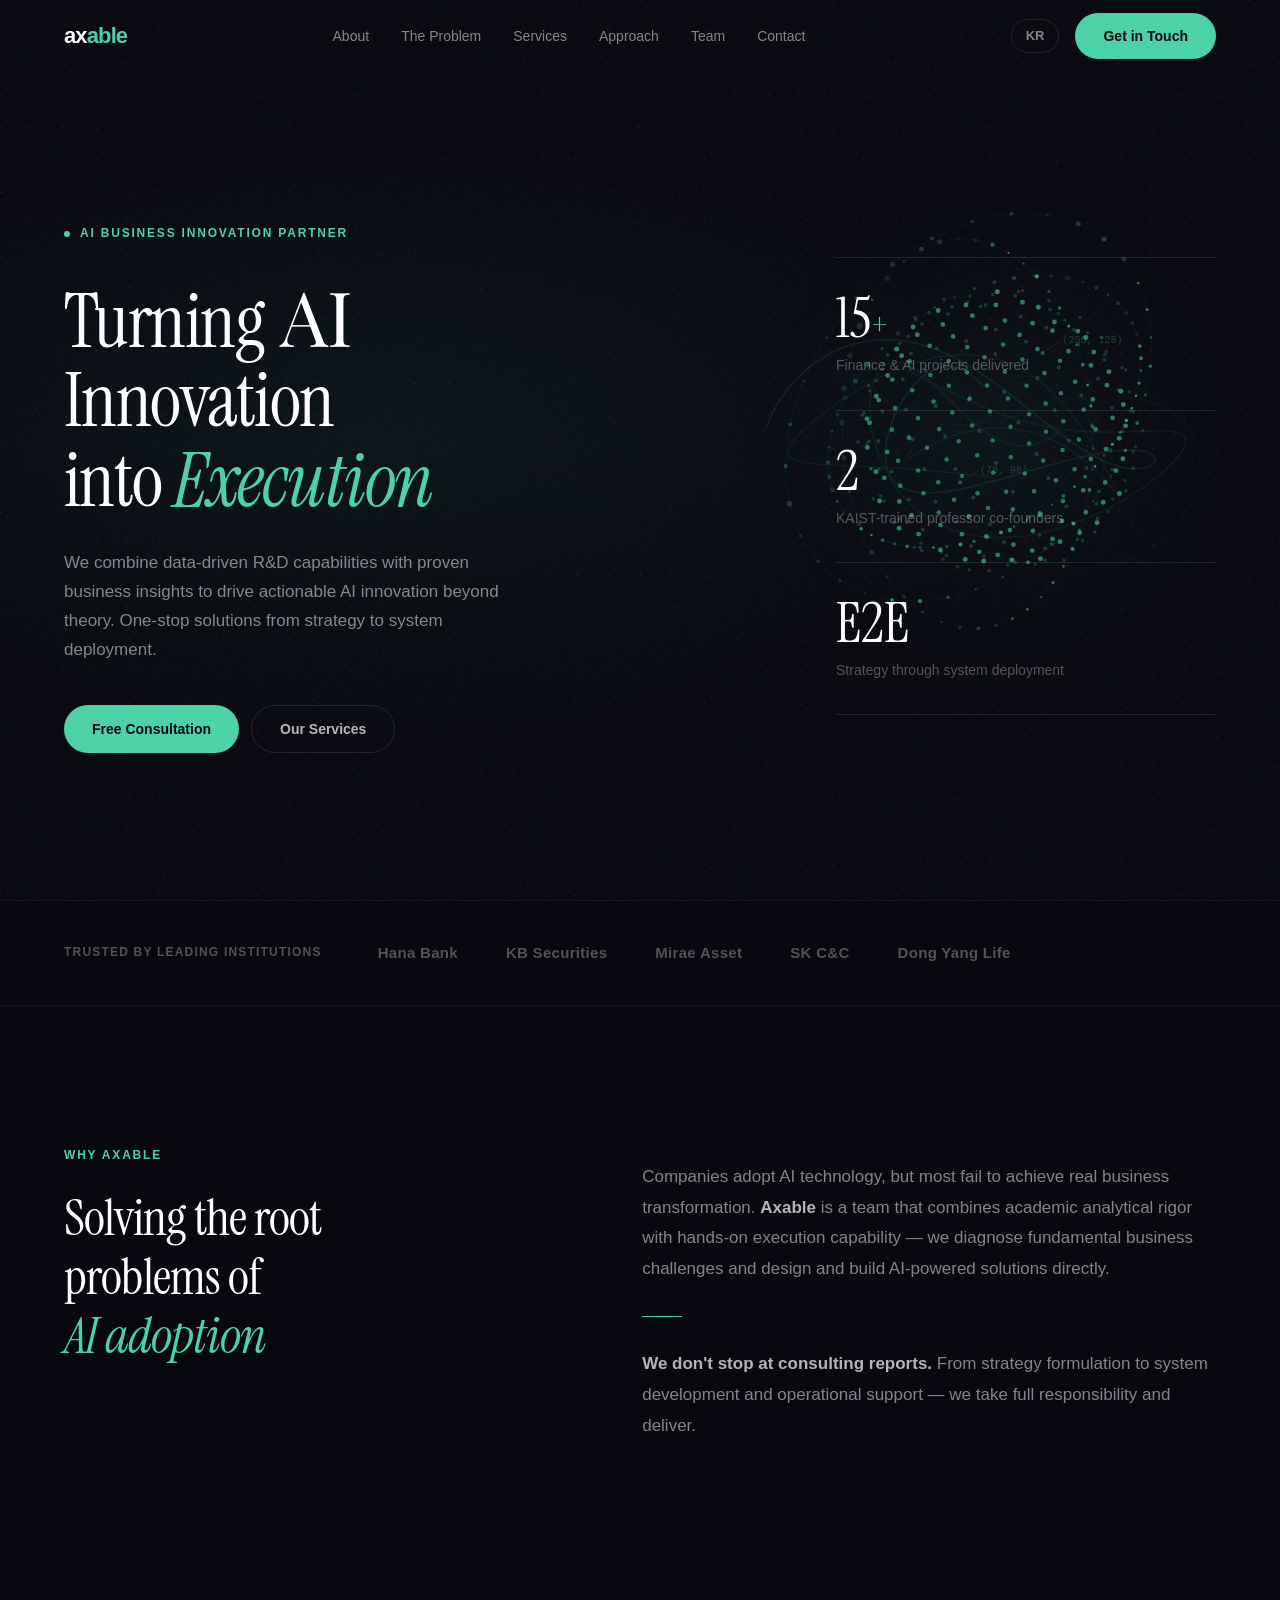
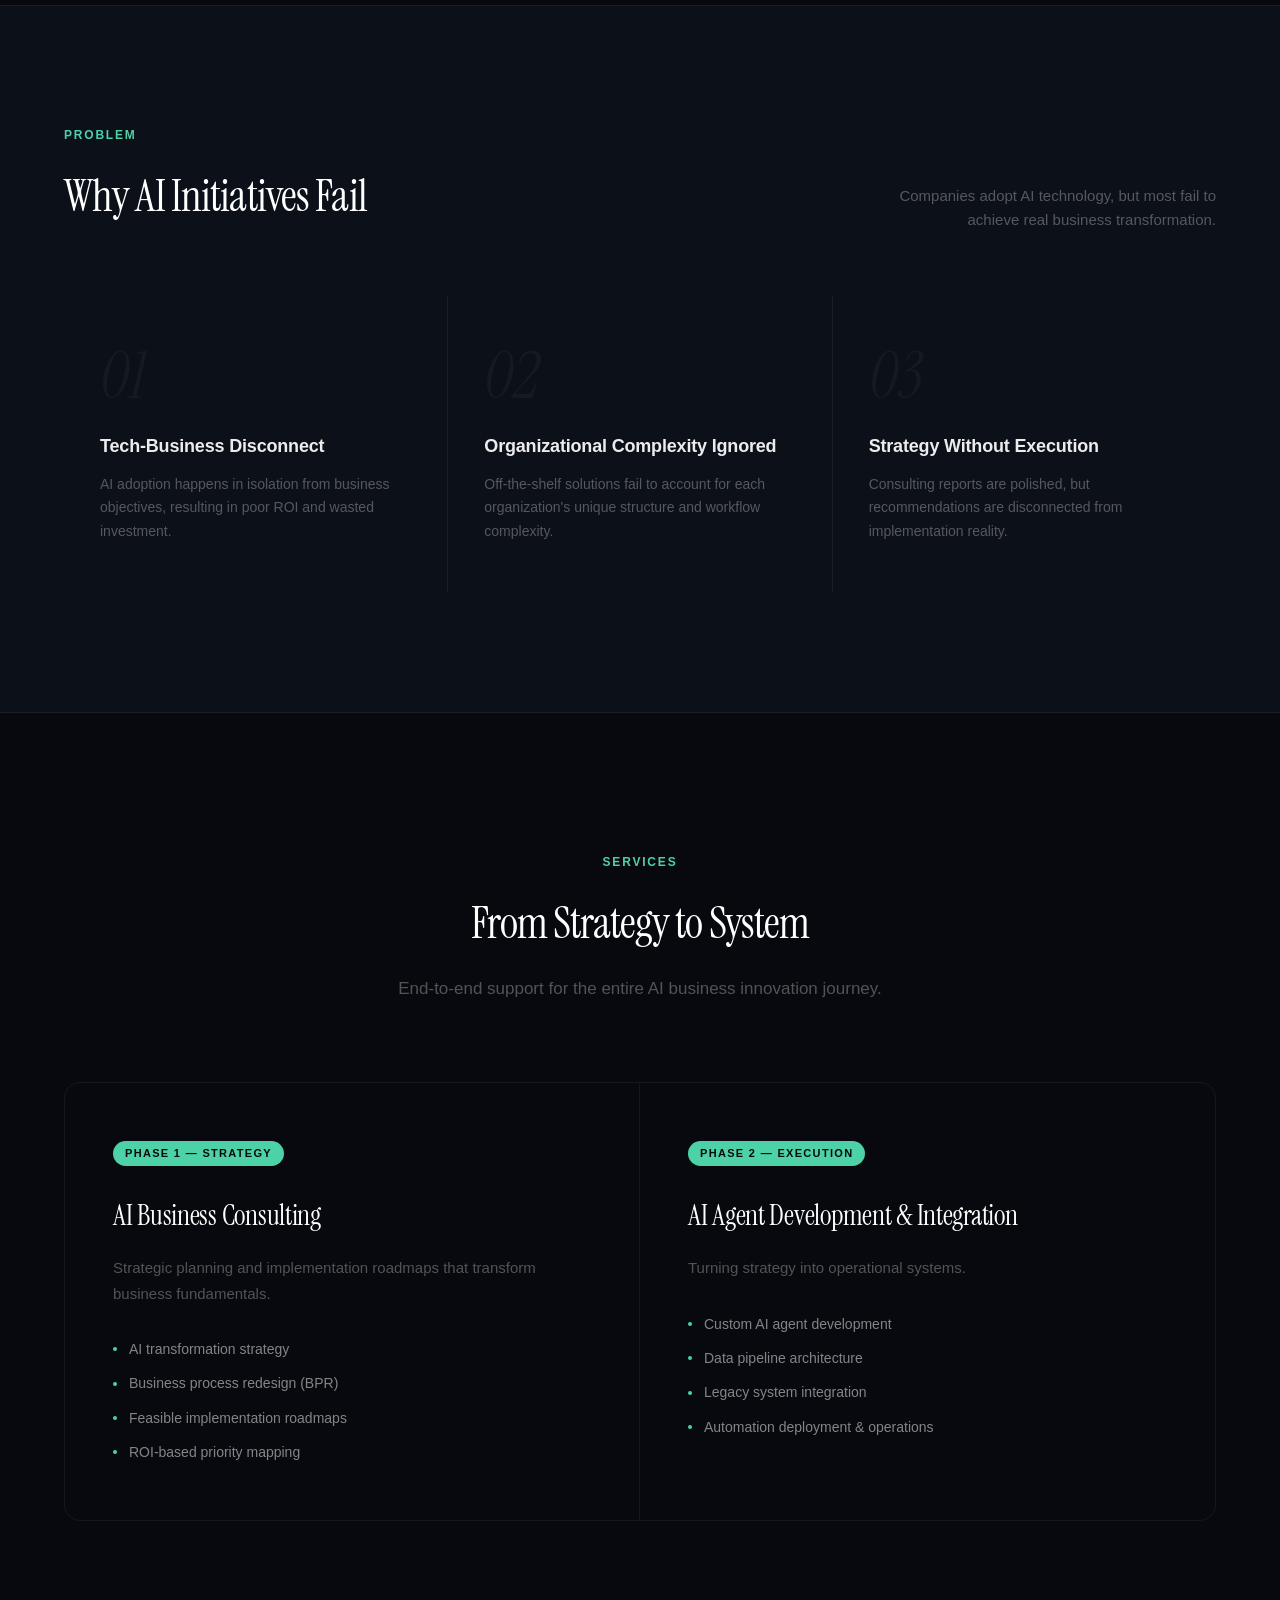
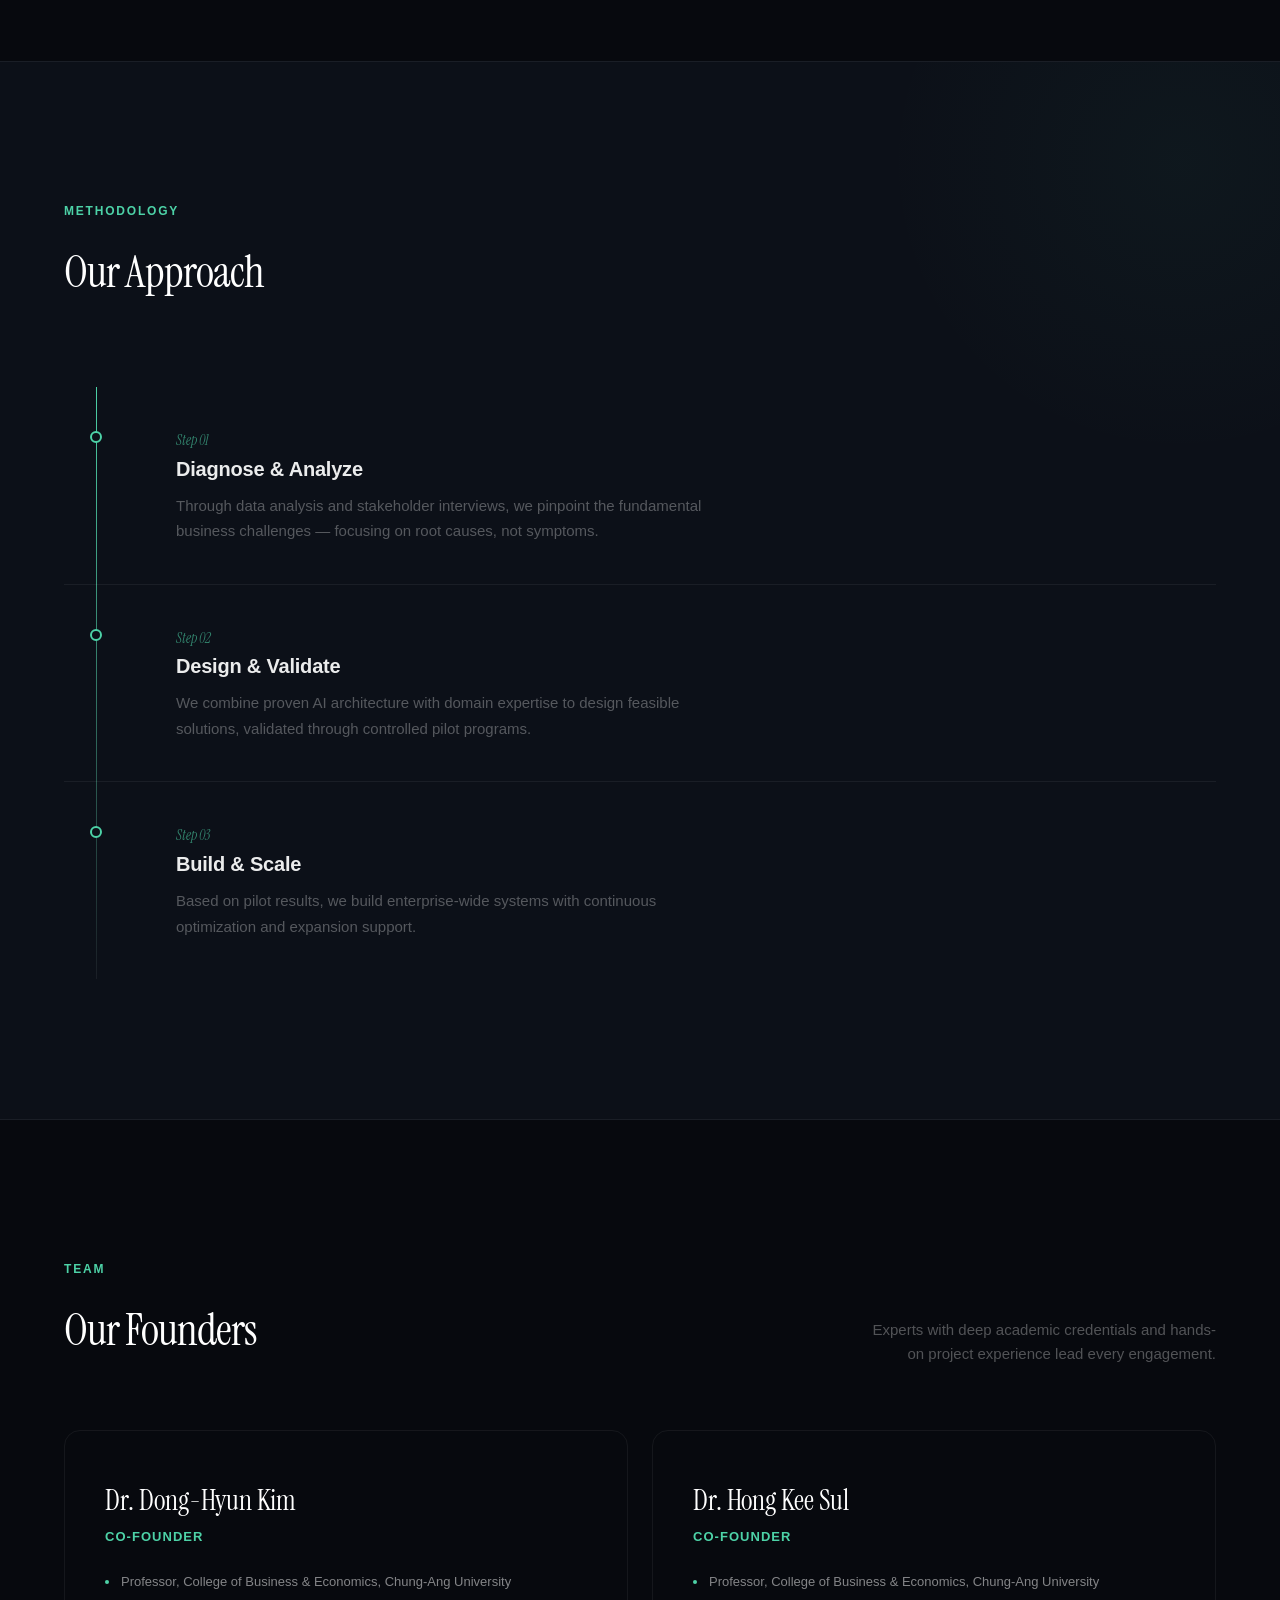
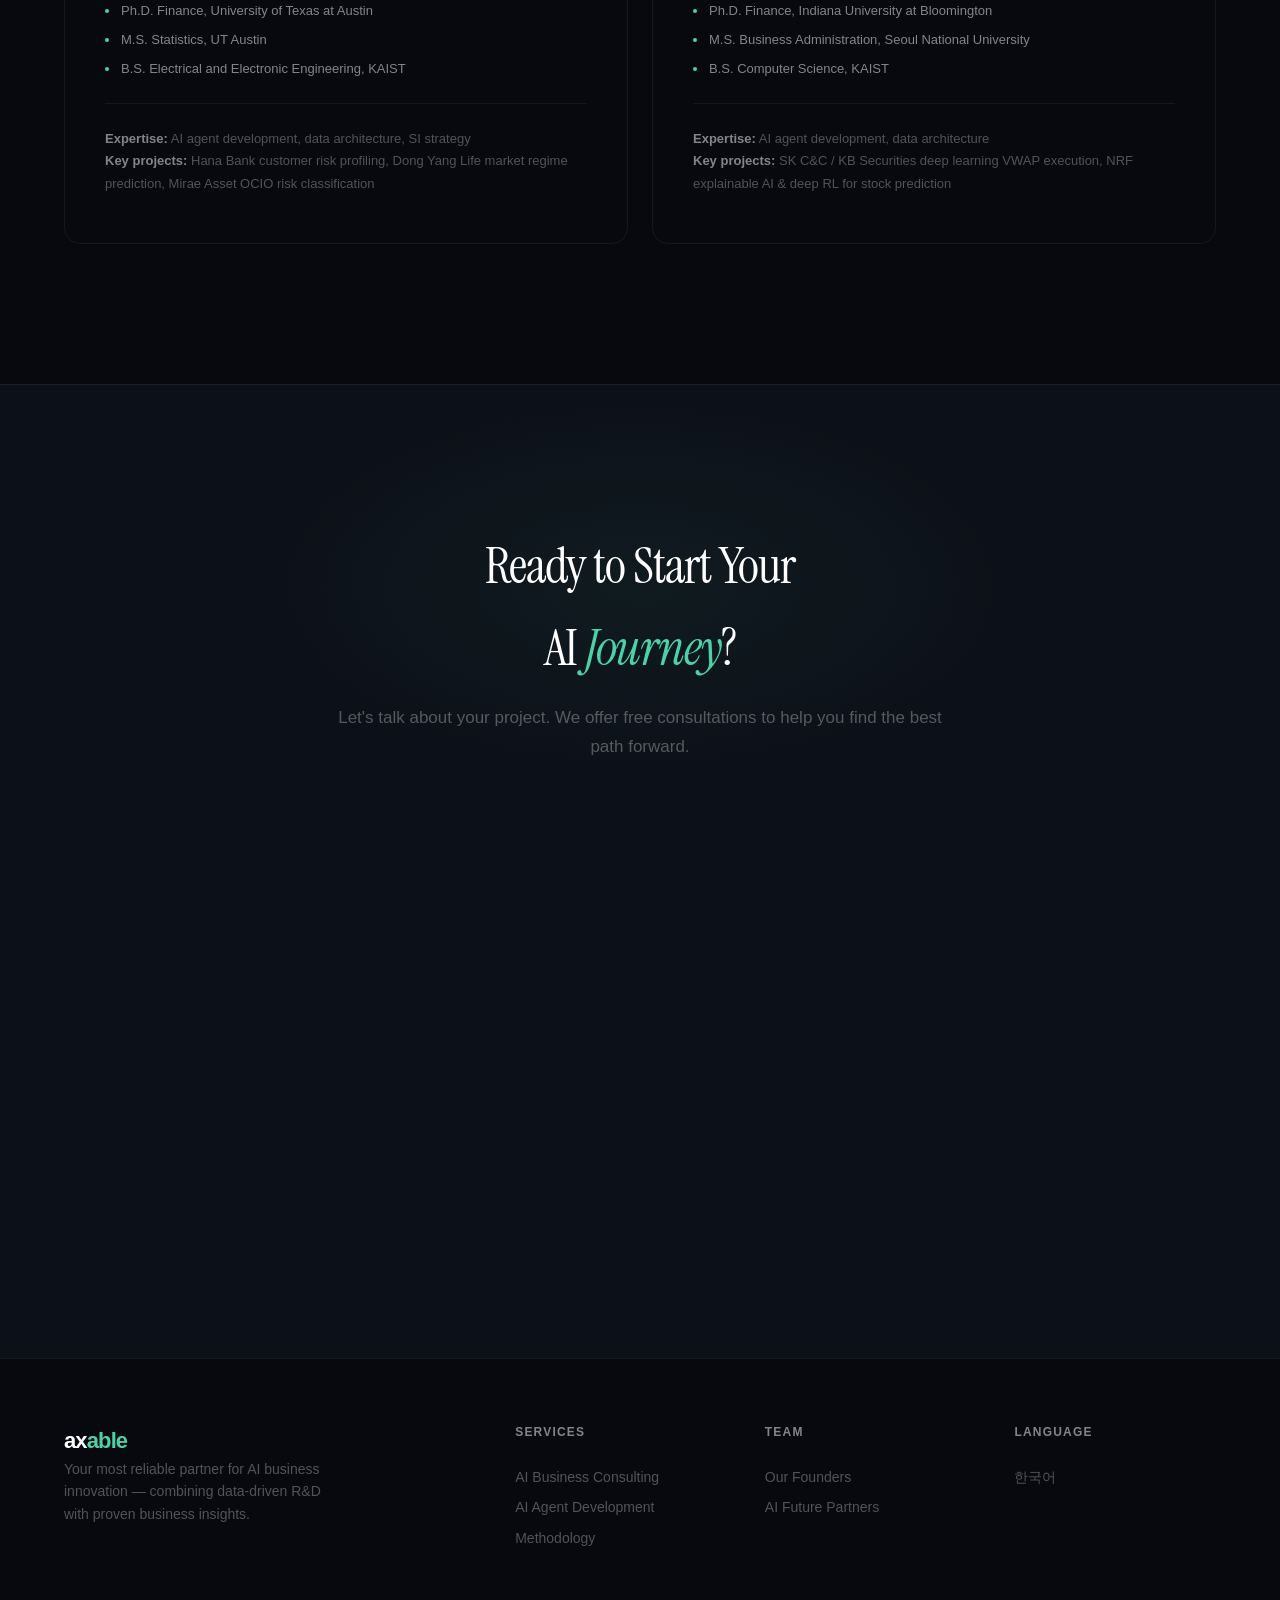
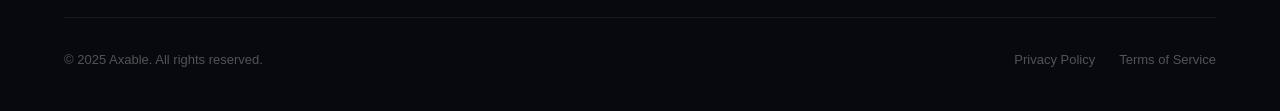
==== commit a4a741f1: "Reduce cursor glow radius from 160px to 110px Co-Authored-By: Claude Opus 4.6 <noreply@anthropic.com" ====
--- a/public/en/index.html
+++ b/public/en/index.html
@@ -466,7 +466,7 @@
           var dx = mouse.x - d.x;
           var dy = mouse.y - d.y;
           var dist = Math.sqrt(dx * dx + dy * dy);
-          var influence = Math.max(0, 1 - dist / 160);
+          var influence = Math.max(0, 1 - dist / 110);
 
           var baseAlpha = 0.08;
           var alpha = baseAlpha + influence * 0.45;
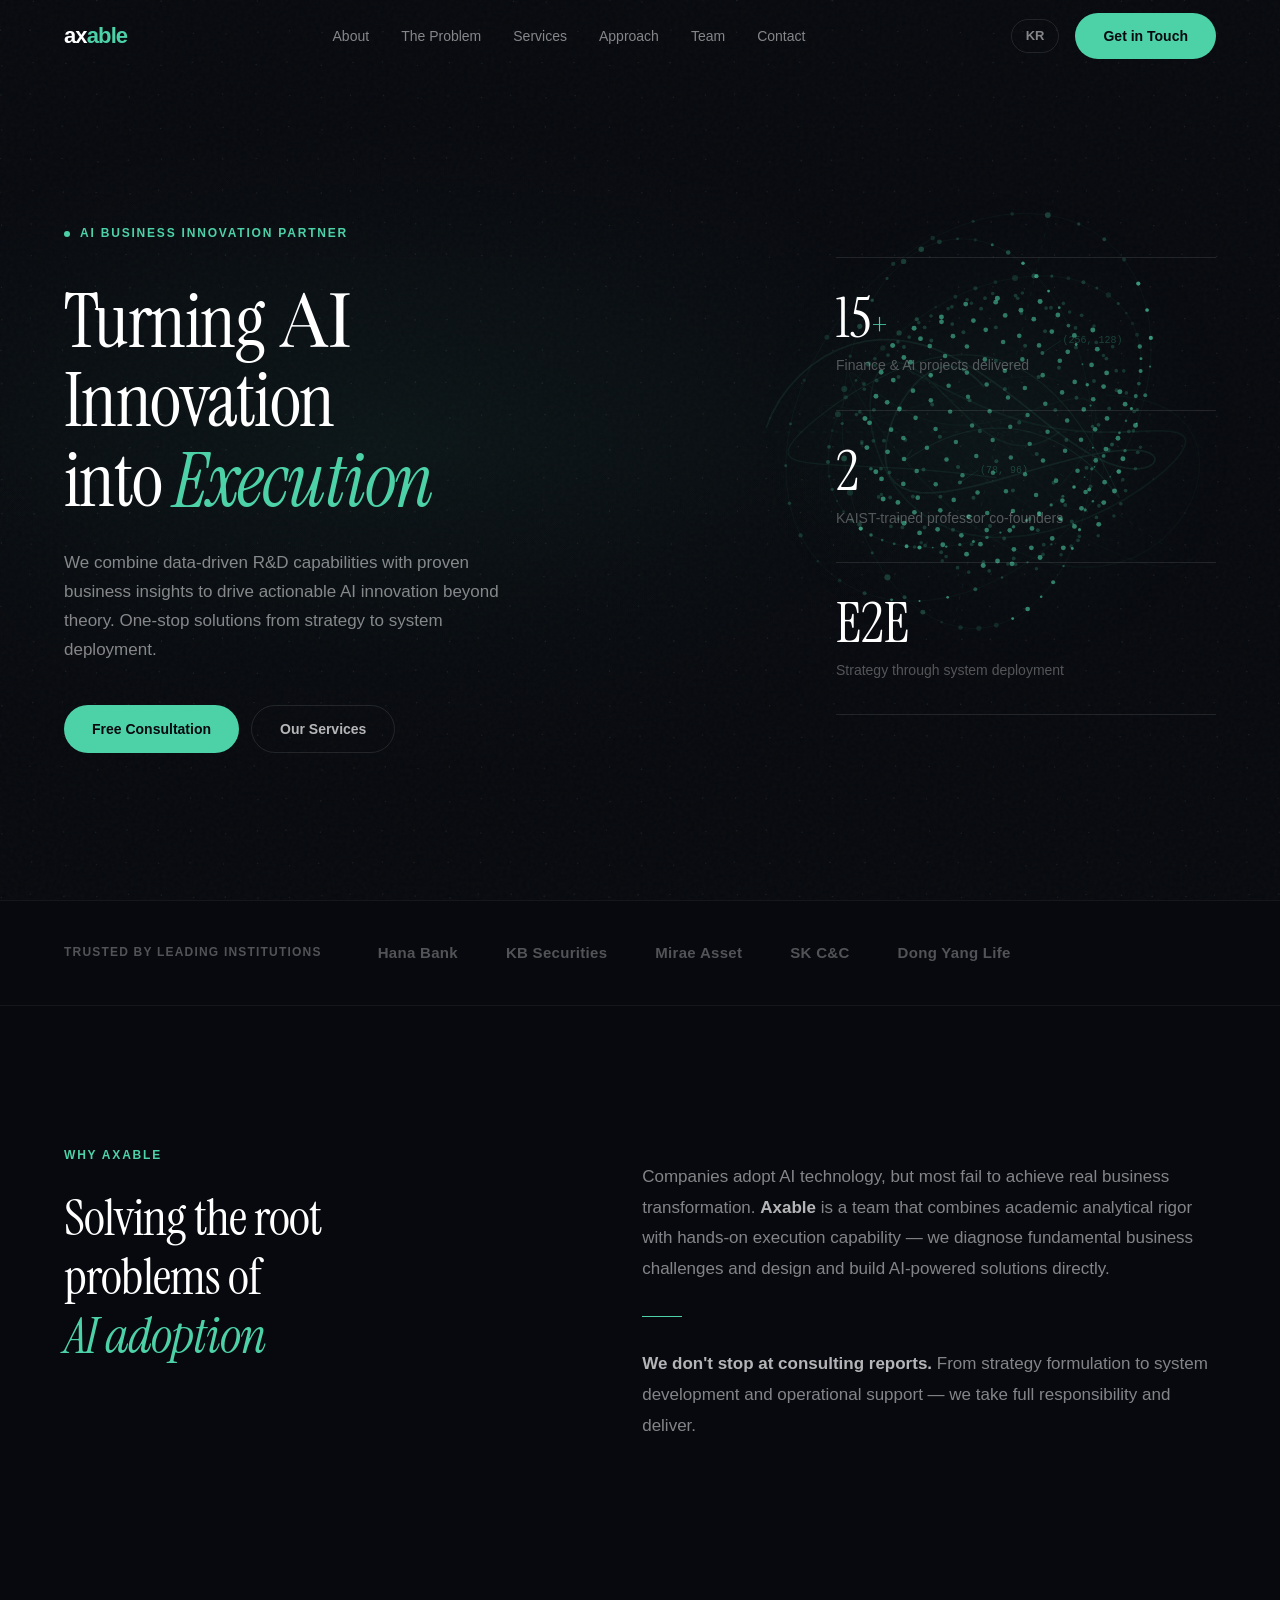
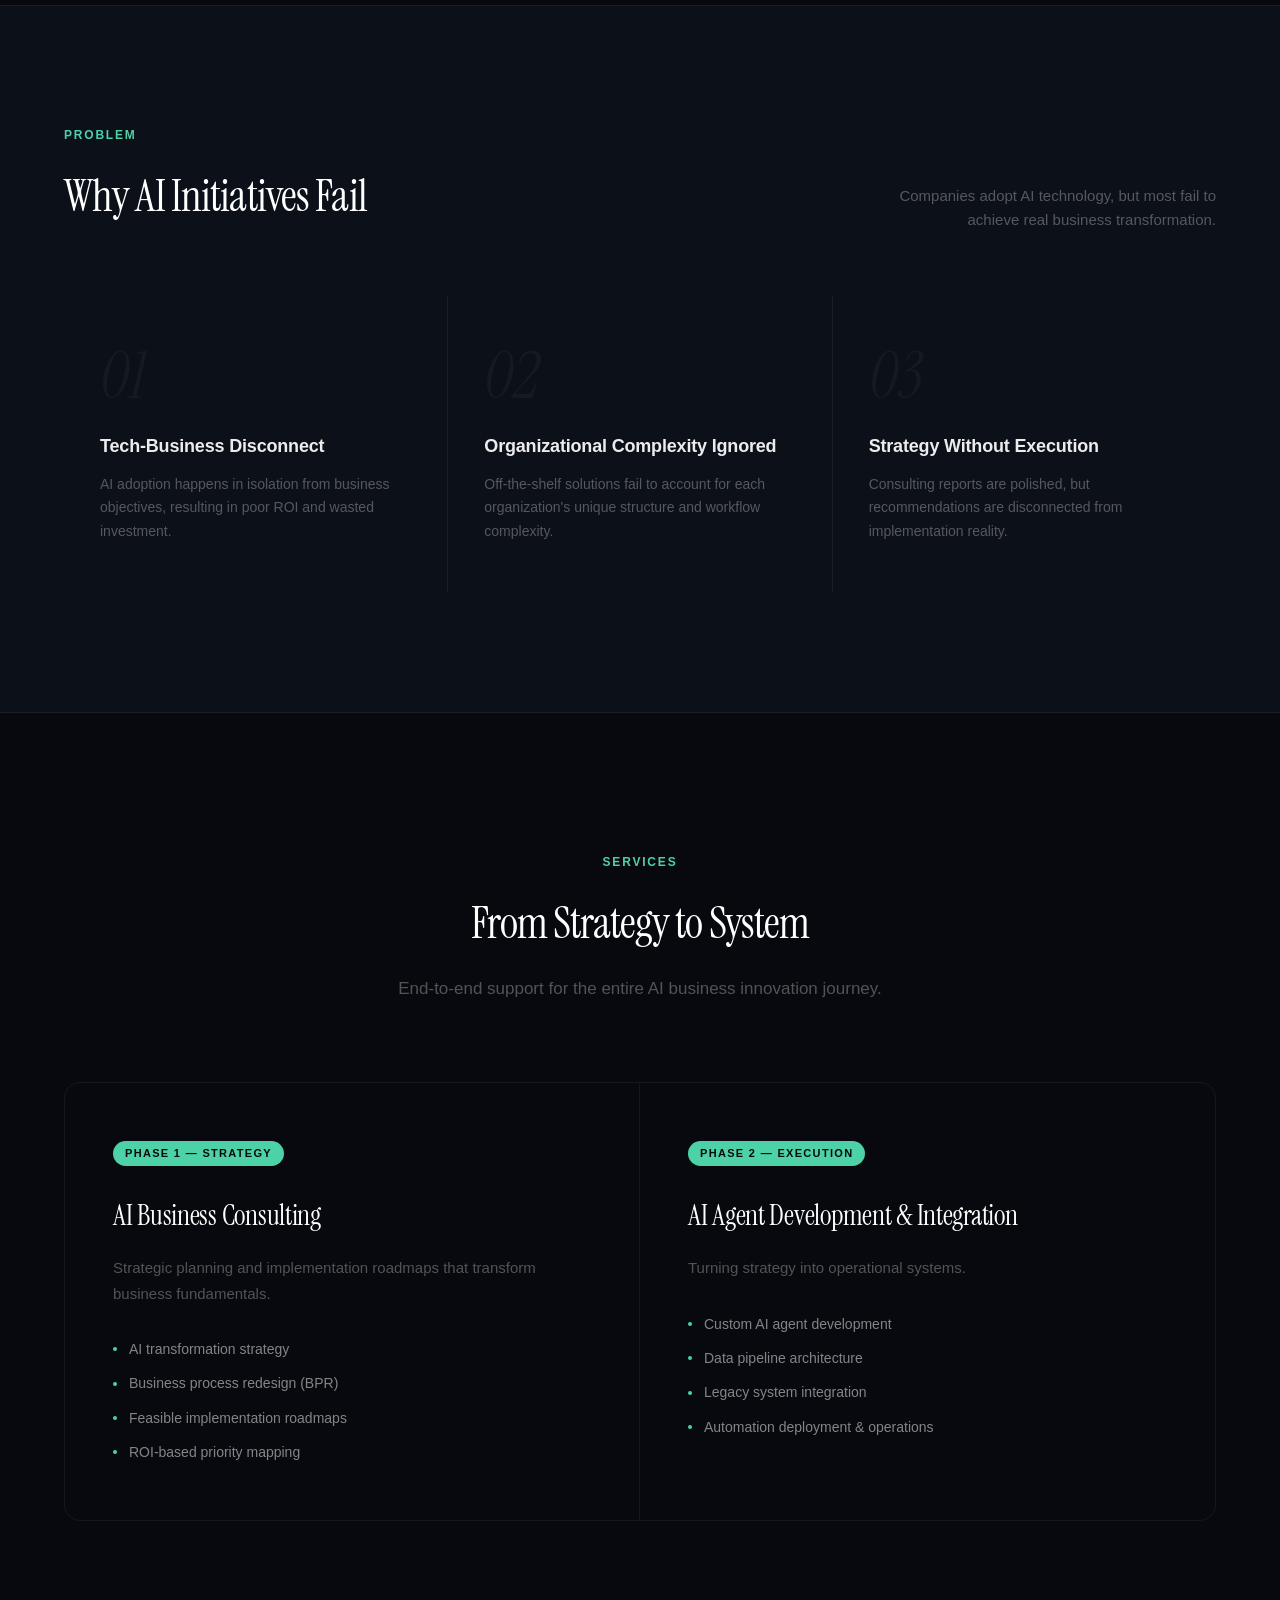
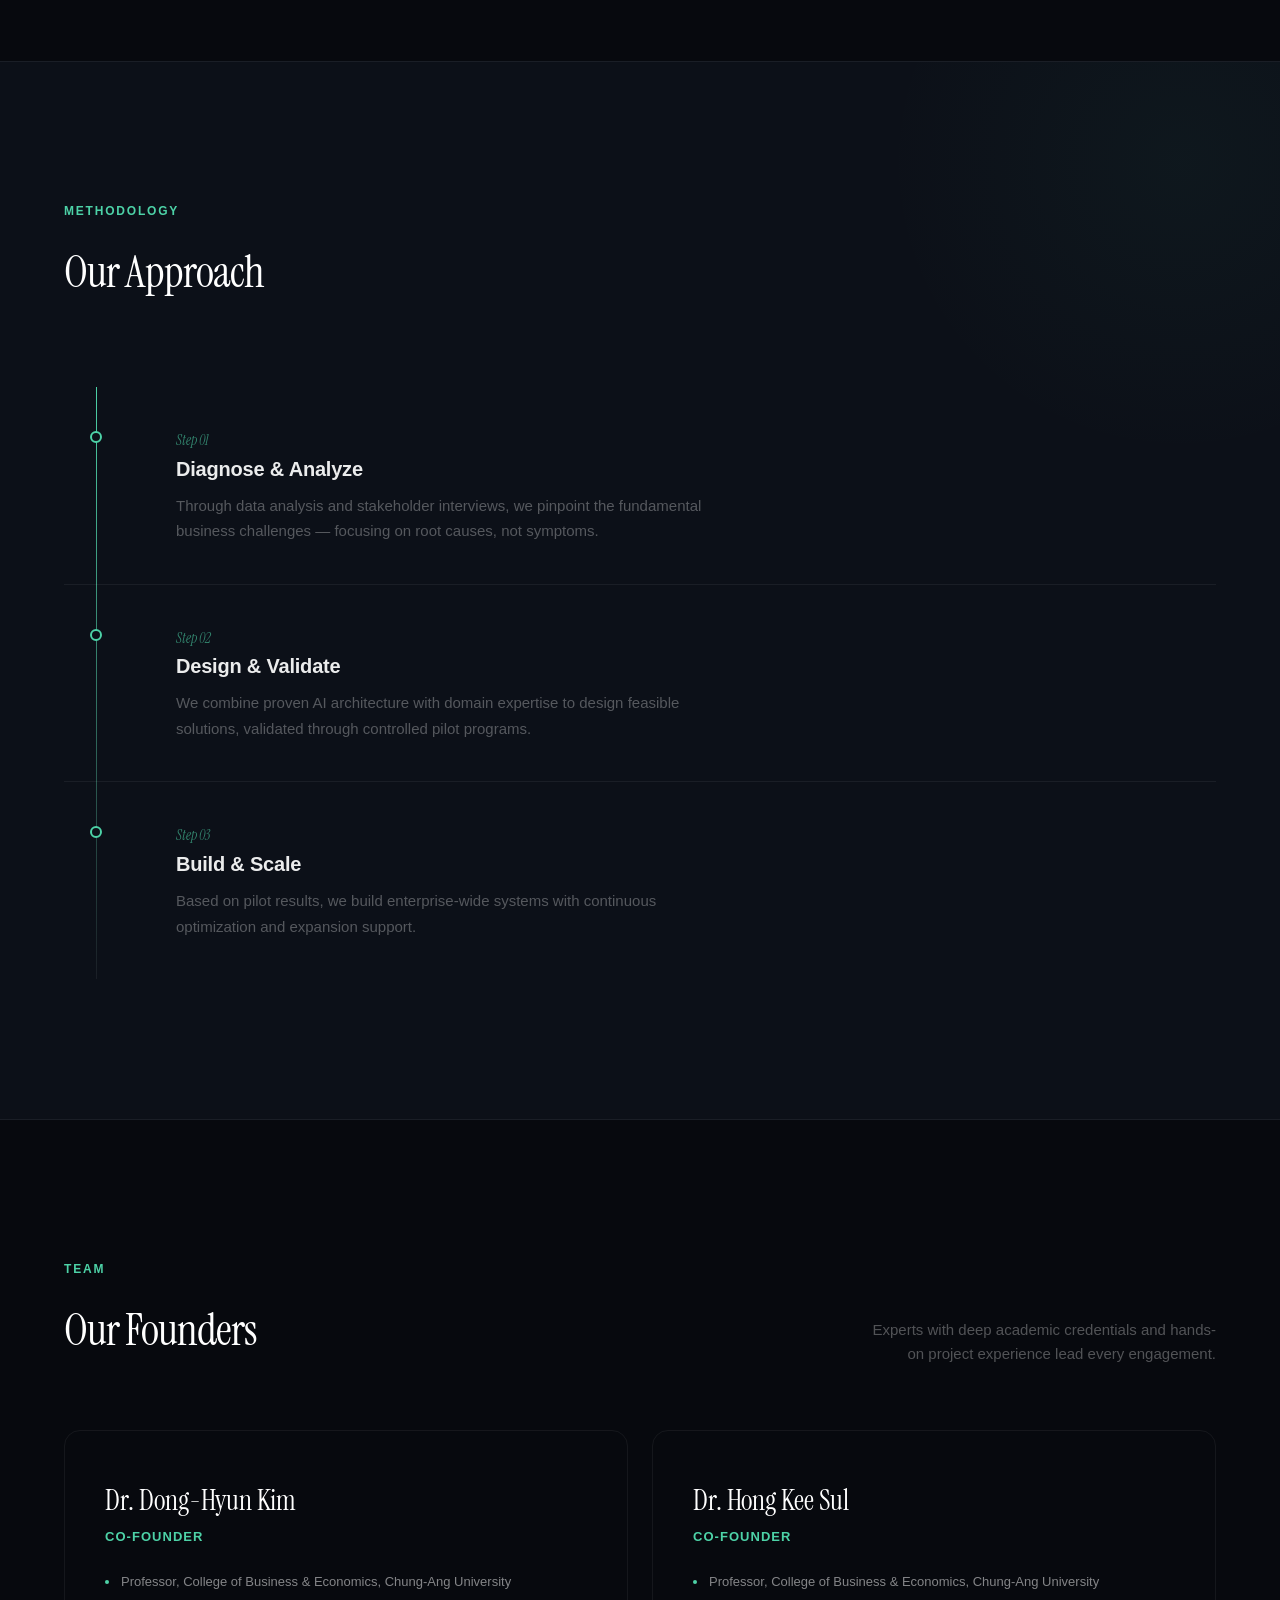
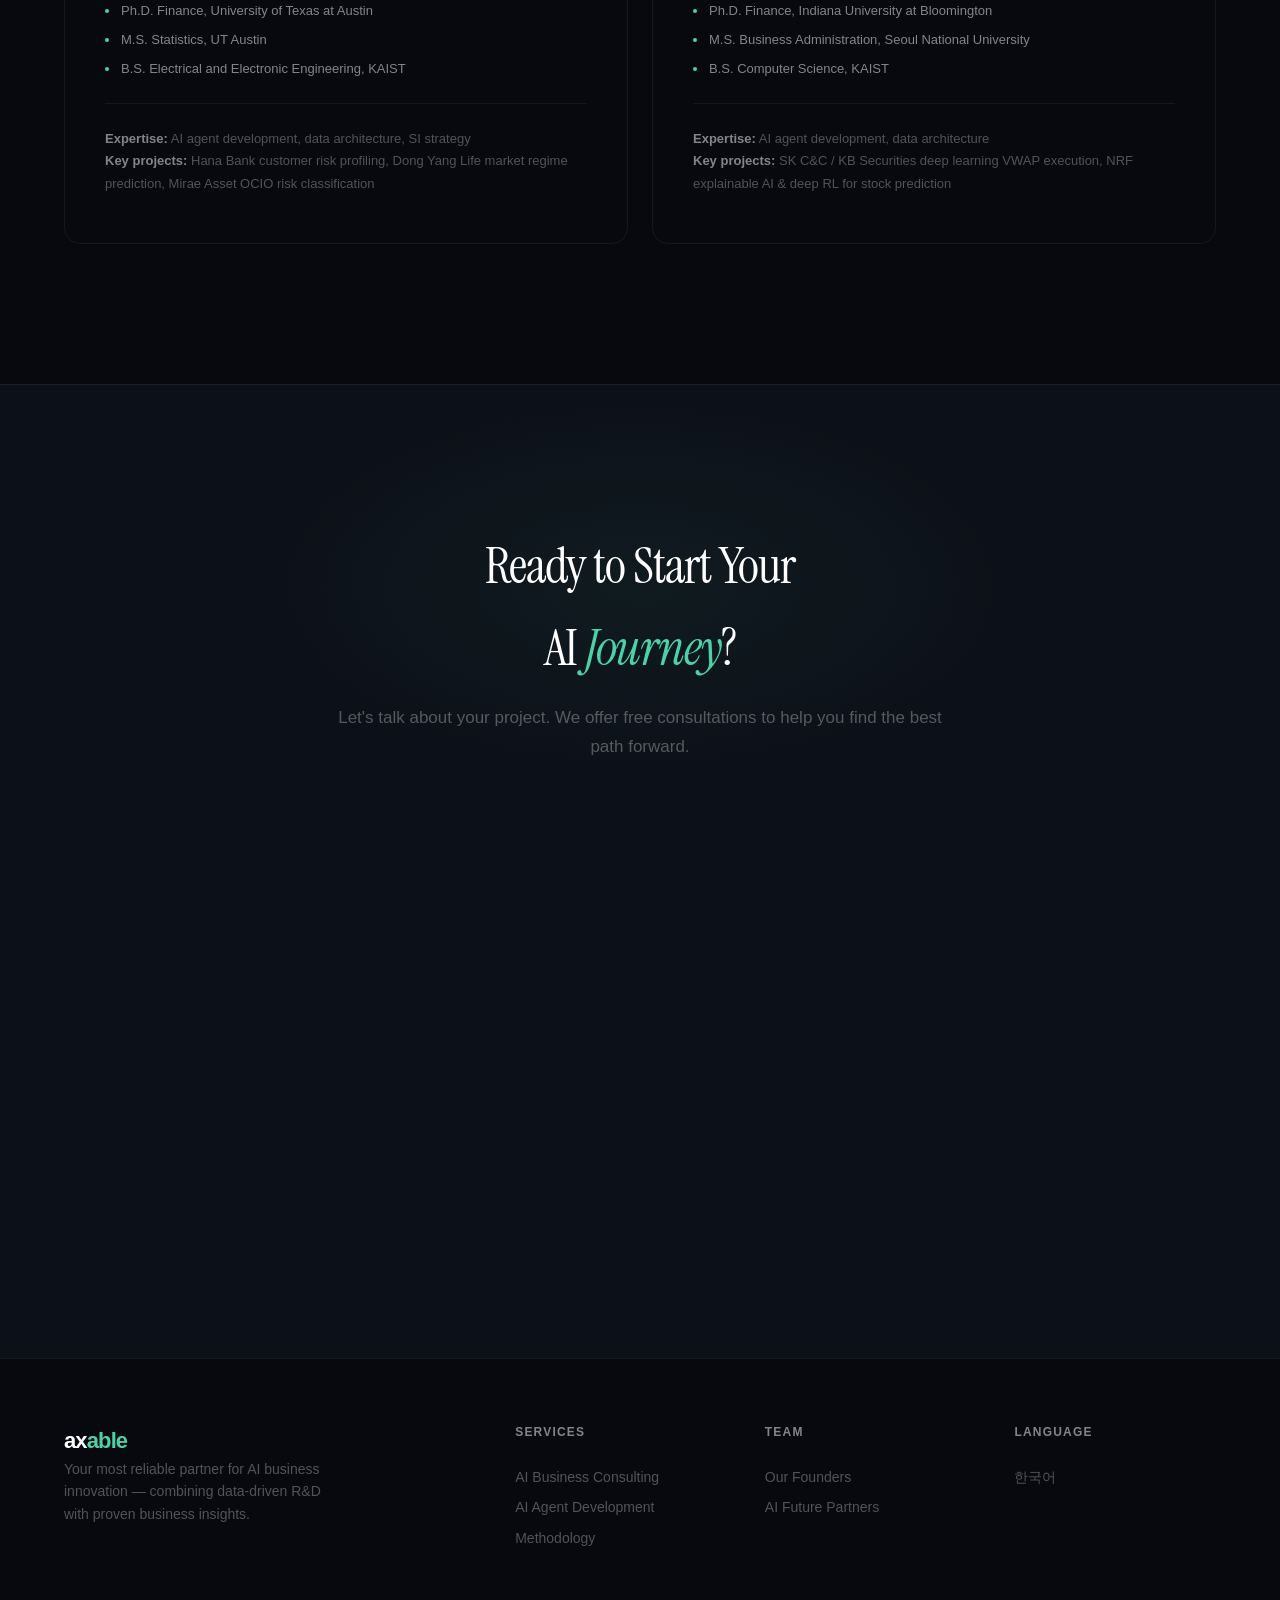
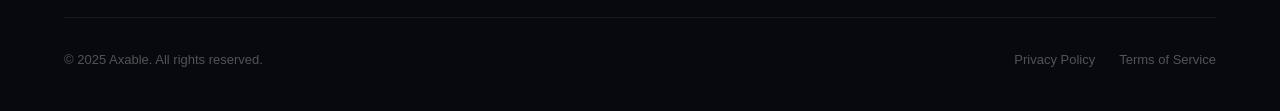
==== commit 8fd654d4: "Add SVG favicon with ax.able logo mark Co-Authored-By: Claude Opus 4.6 <noreply@anthropic.com>" ====
--- a/public/en/index.html
+++ b/public/en/index.html
@@ -7,6 +7,7 @@
   <meta name="description" content="Axable combines data-driven R&D with proven business insights to drive actionable AI innovation beyond theory.">
   <meta name="keywords" content="AI consulting, AI agents, business innovation, data analytics, Axable">
   <meta name="author" content="Axable">
+  <link rel="icon" type="image/svg+xml" href="/favicon.svg">
 
   <!-- Open Graph -->
   <meta property="og:type" content="website">
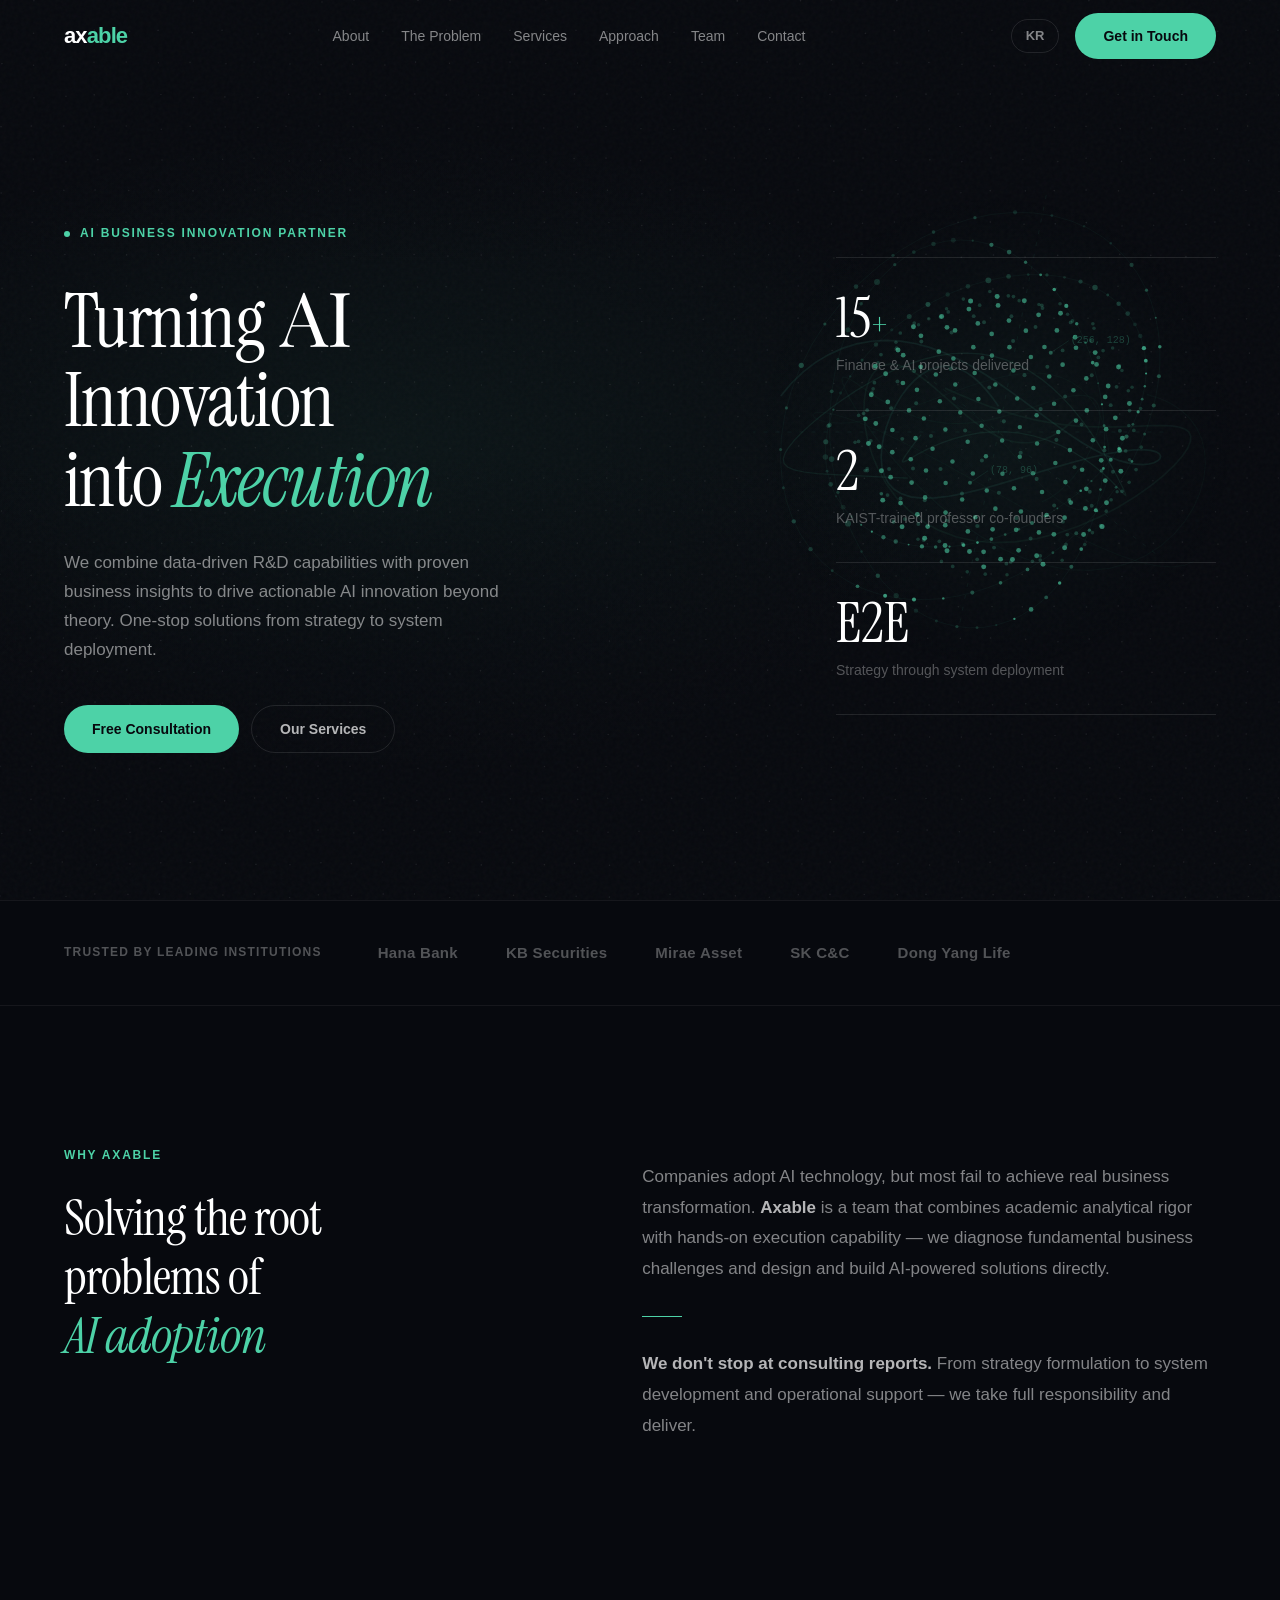
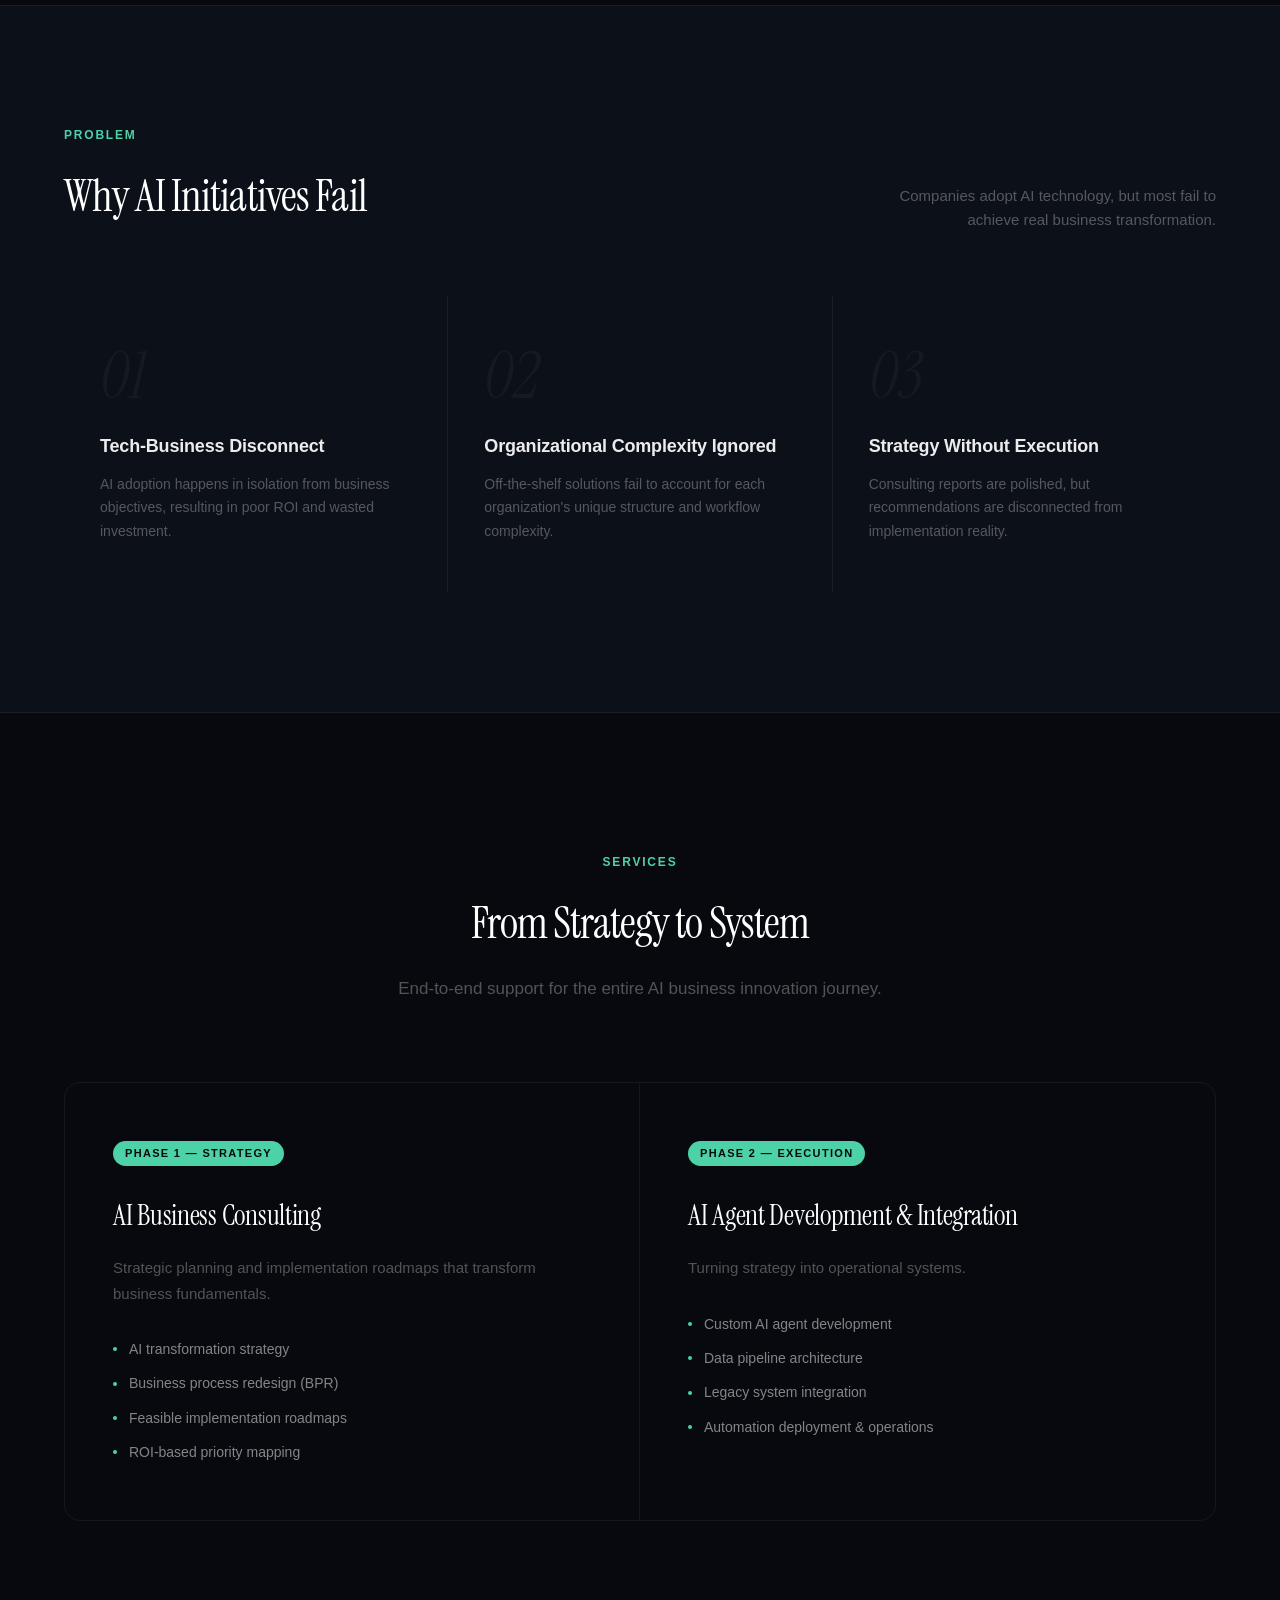
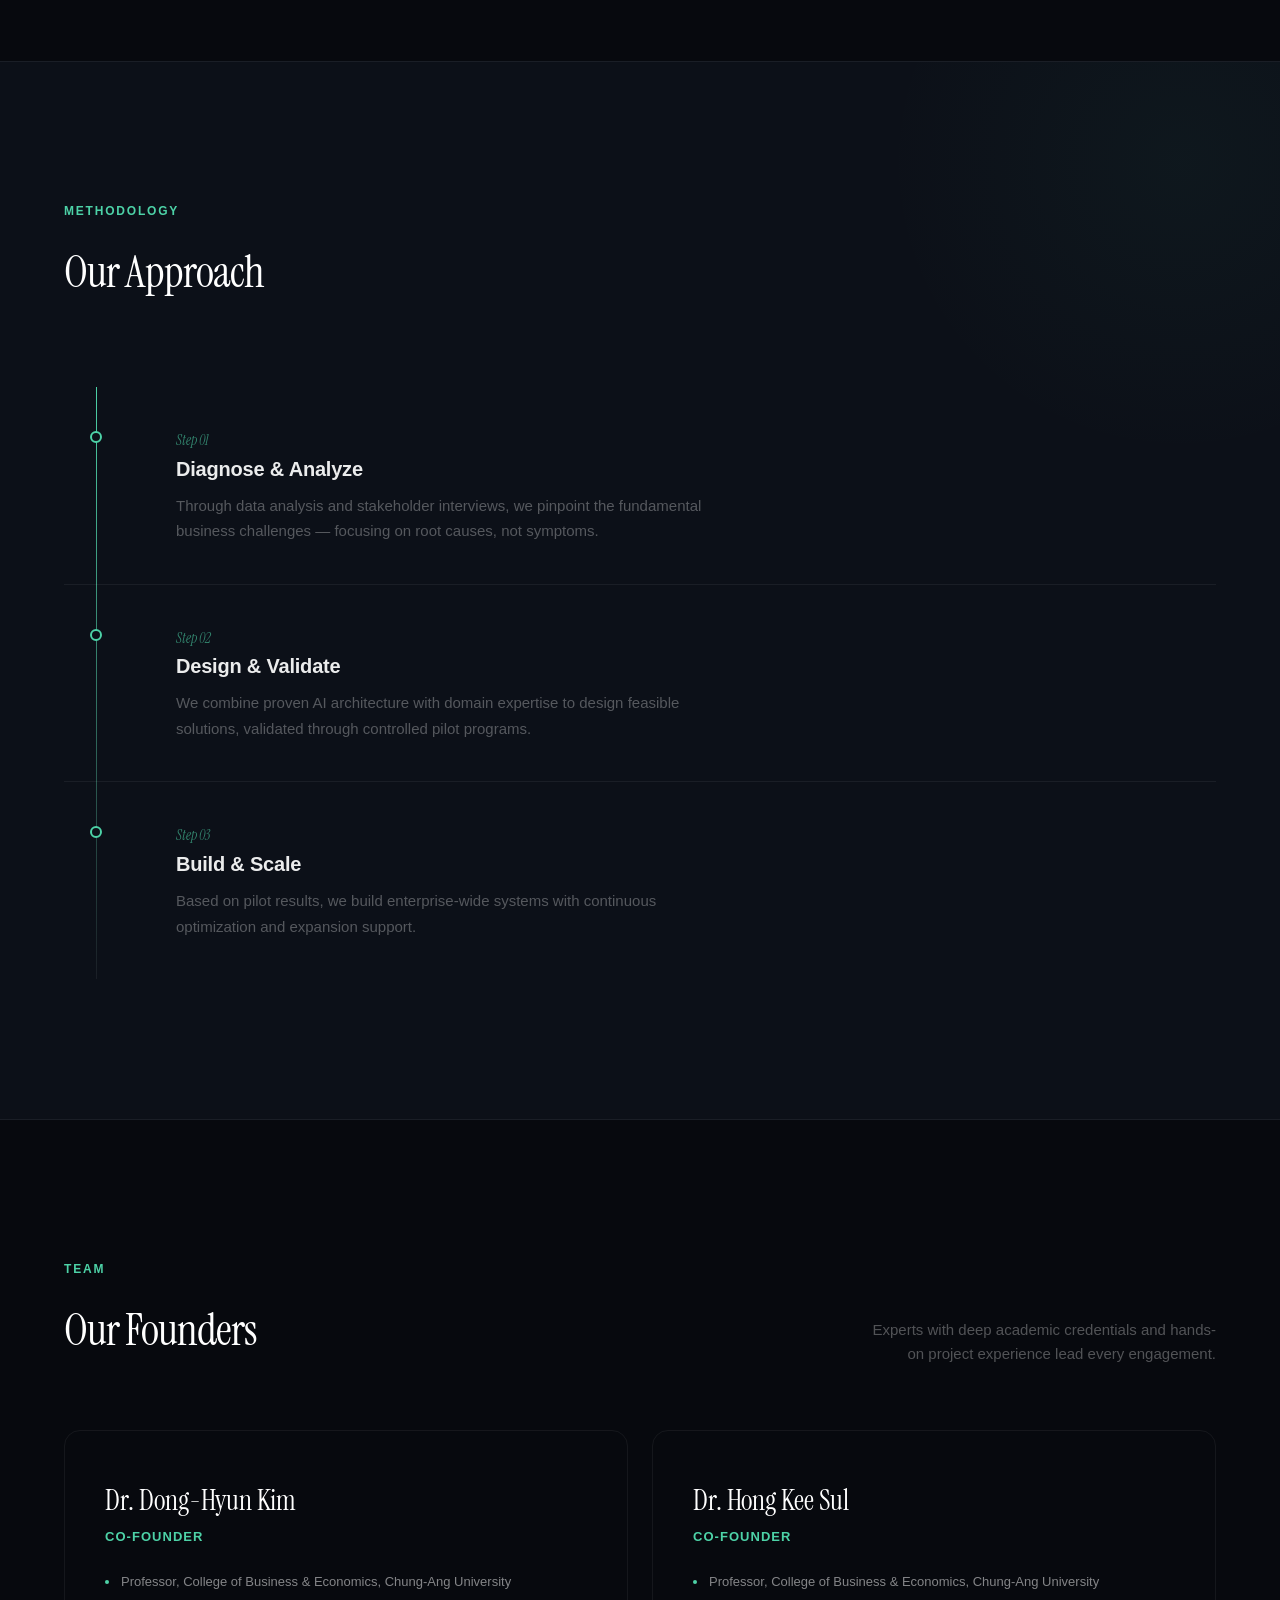
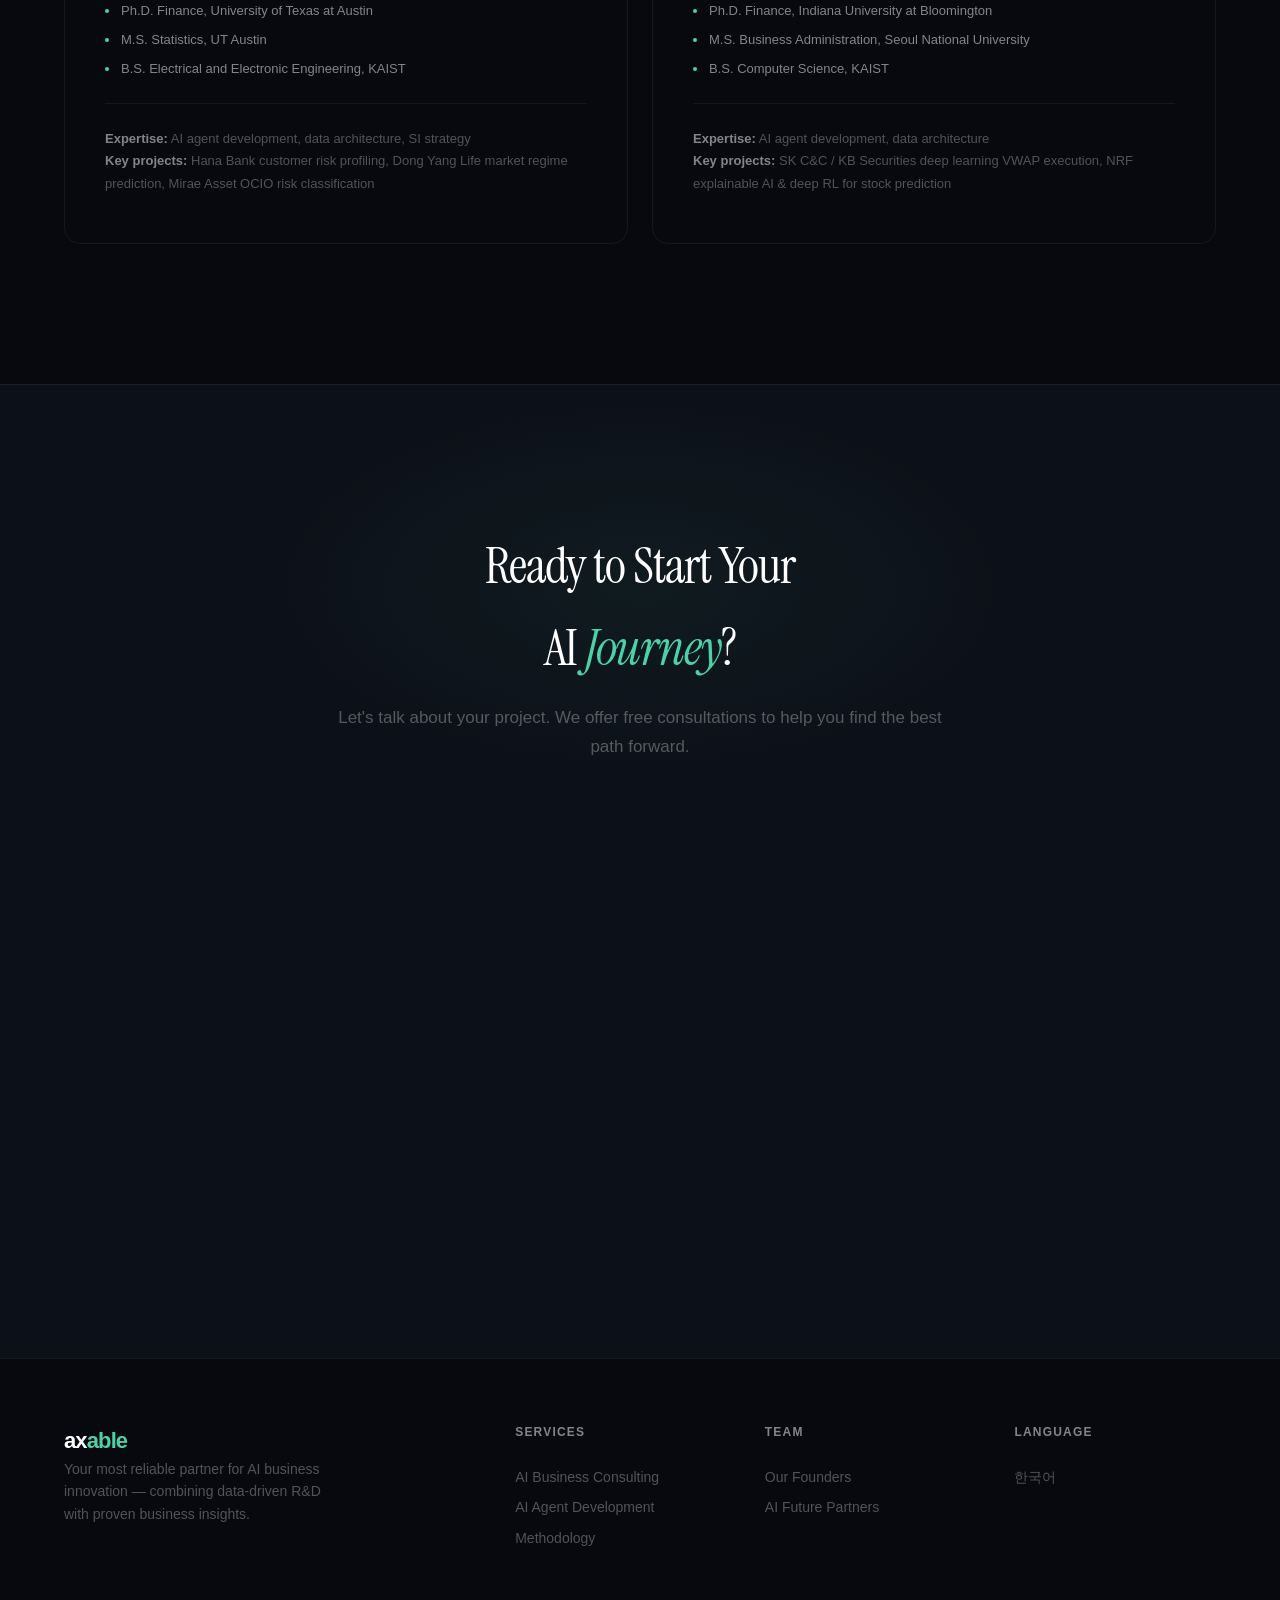
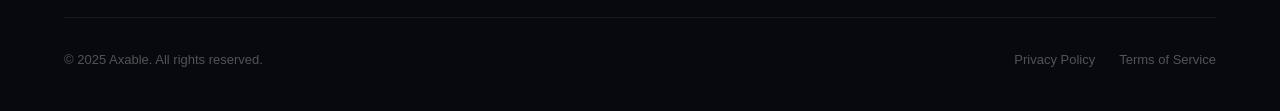
==== commit fe82ce8c: "Add OG image for link preview on KakaoTalk and social sharing Co-Authored-By: Claude Opus 4.6 <norep" ====
--- a/public/en/index.html
+++ b/public/en/index.html
@@ -14,6 +14,7 @@
   <meta property="og:title" content="Axable — Turning AI Innovation into Execution">
   <meta property="og:description" content="From strategy to system — your most reliable partner for AI business innovation.">
   <meta property="og:url" content="https://axable.co.kr/en/">
+  <meta property="og:image" content="https://axable.co.kr/og-image.png">
   <meta property="og:locale" content="en_US">
 
   <!-- Twitter -->
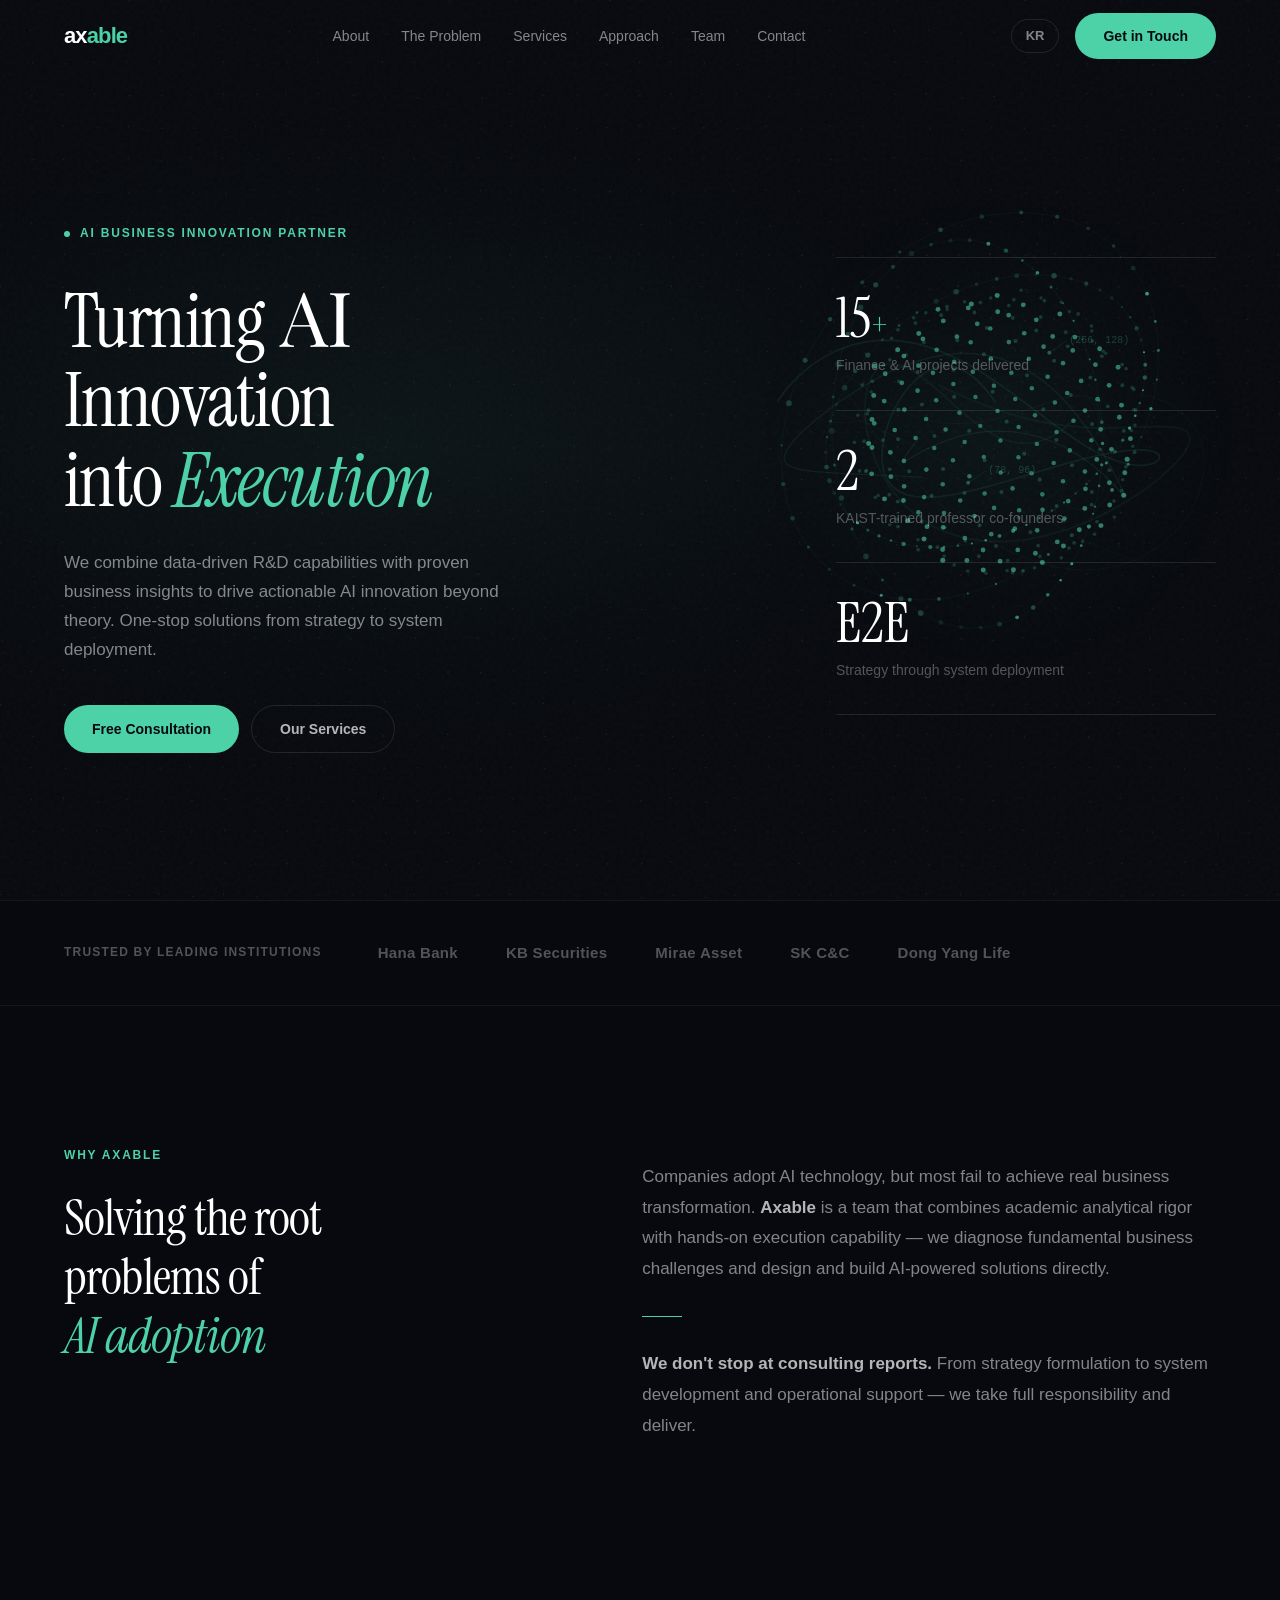
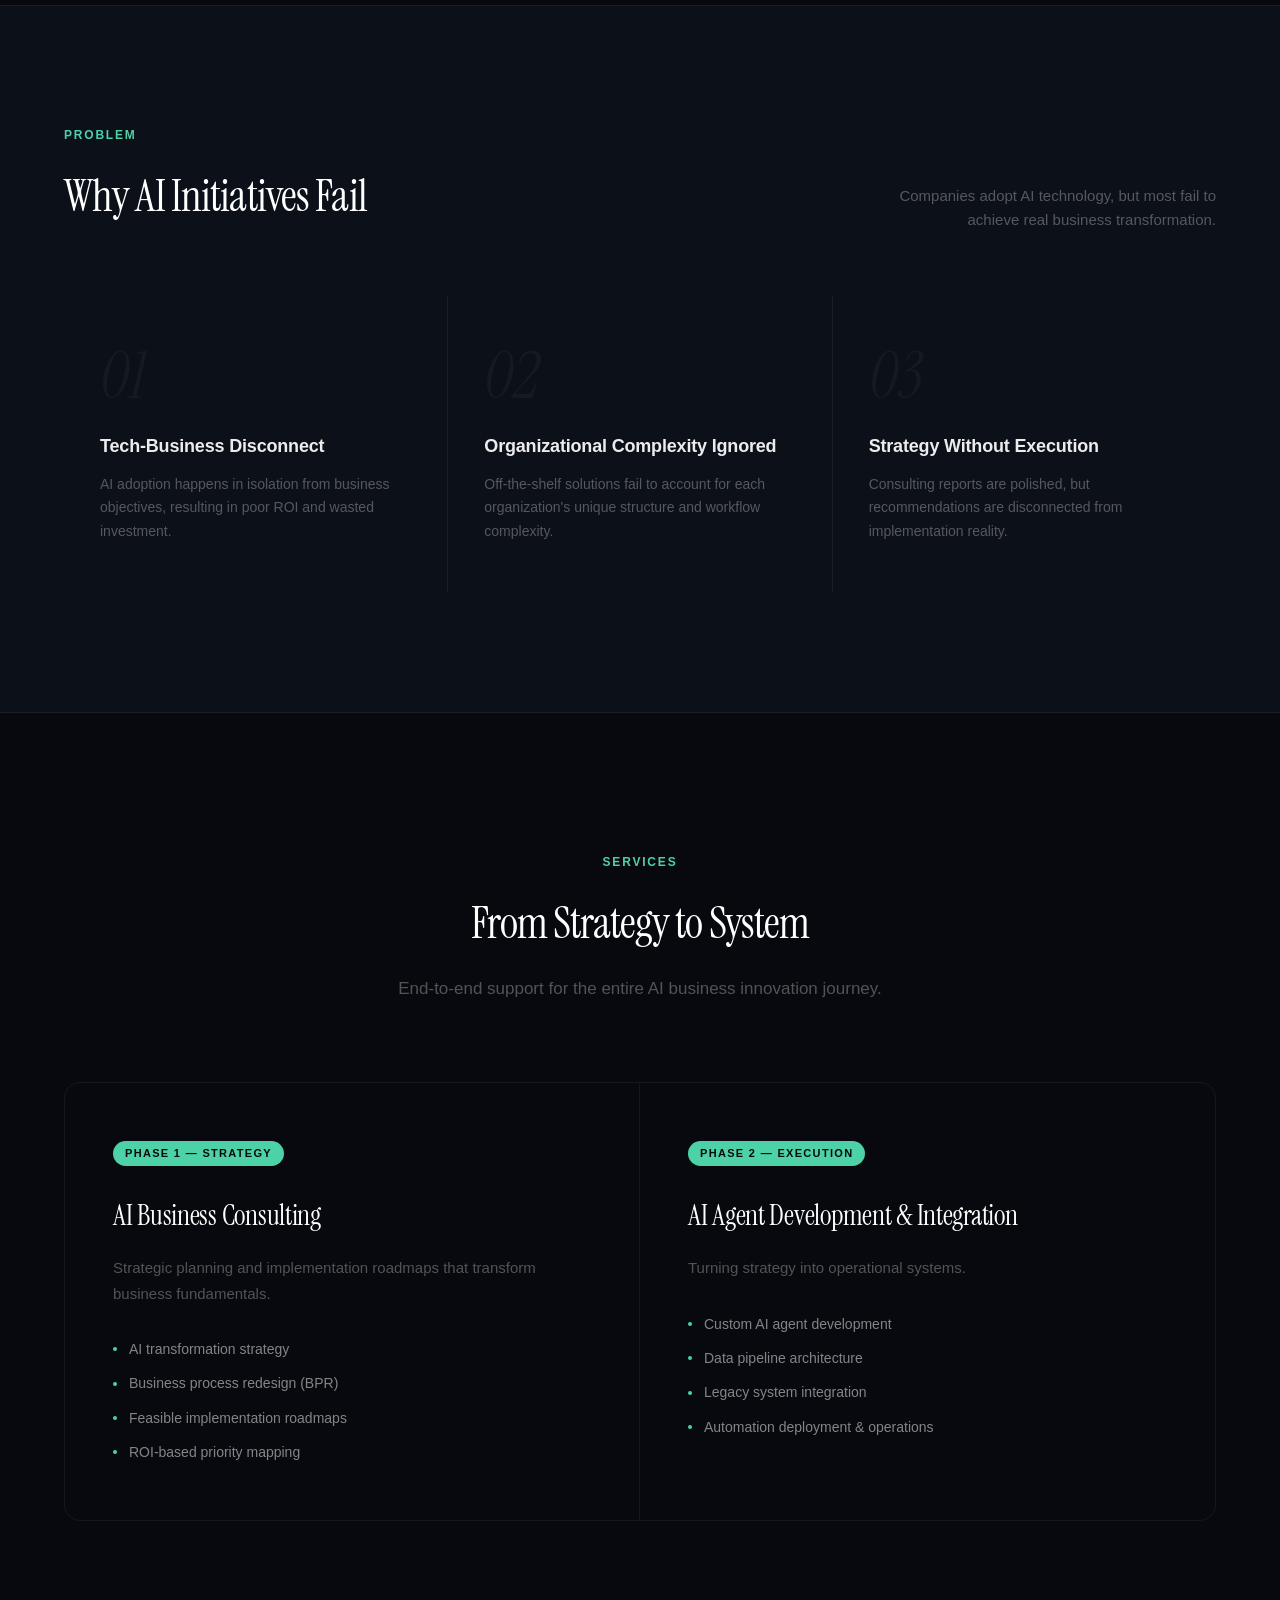
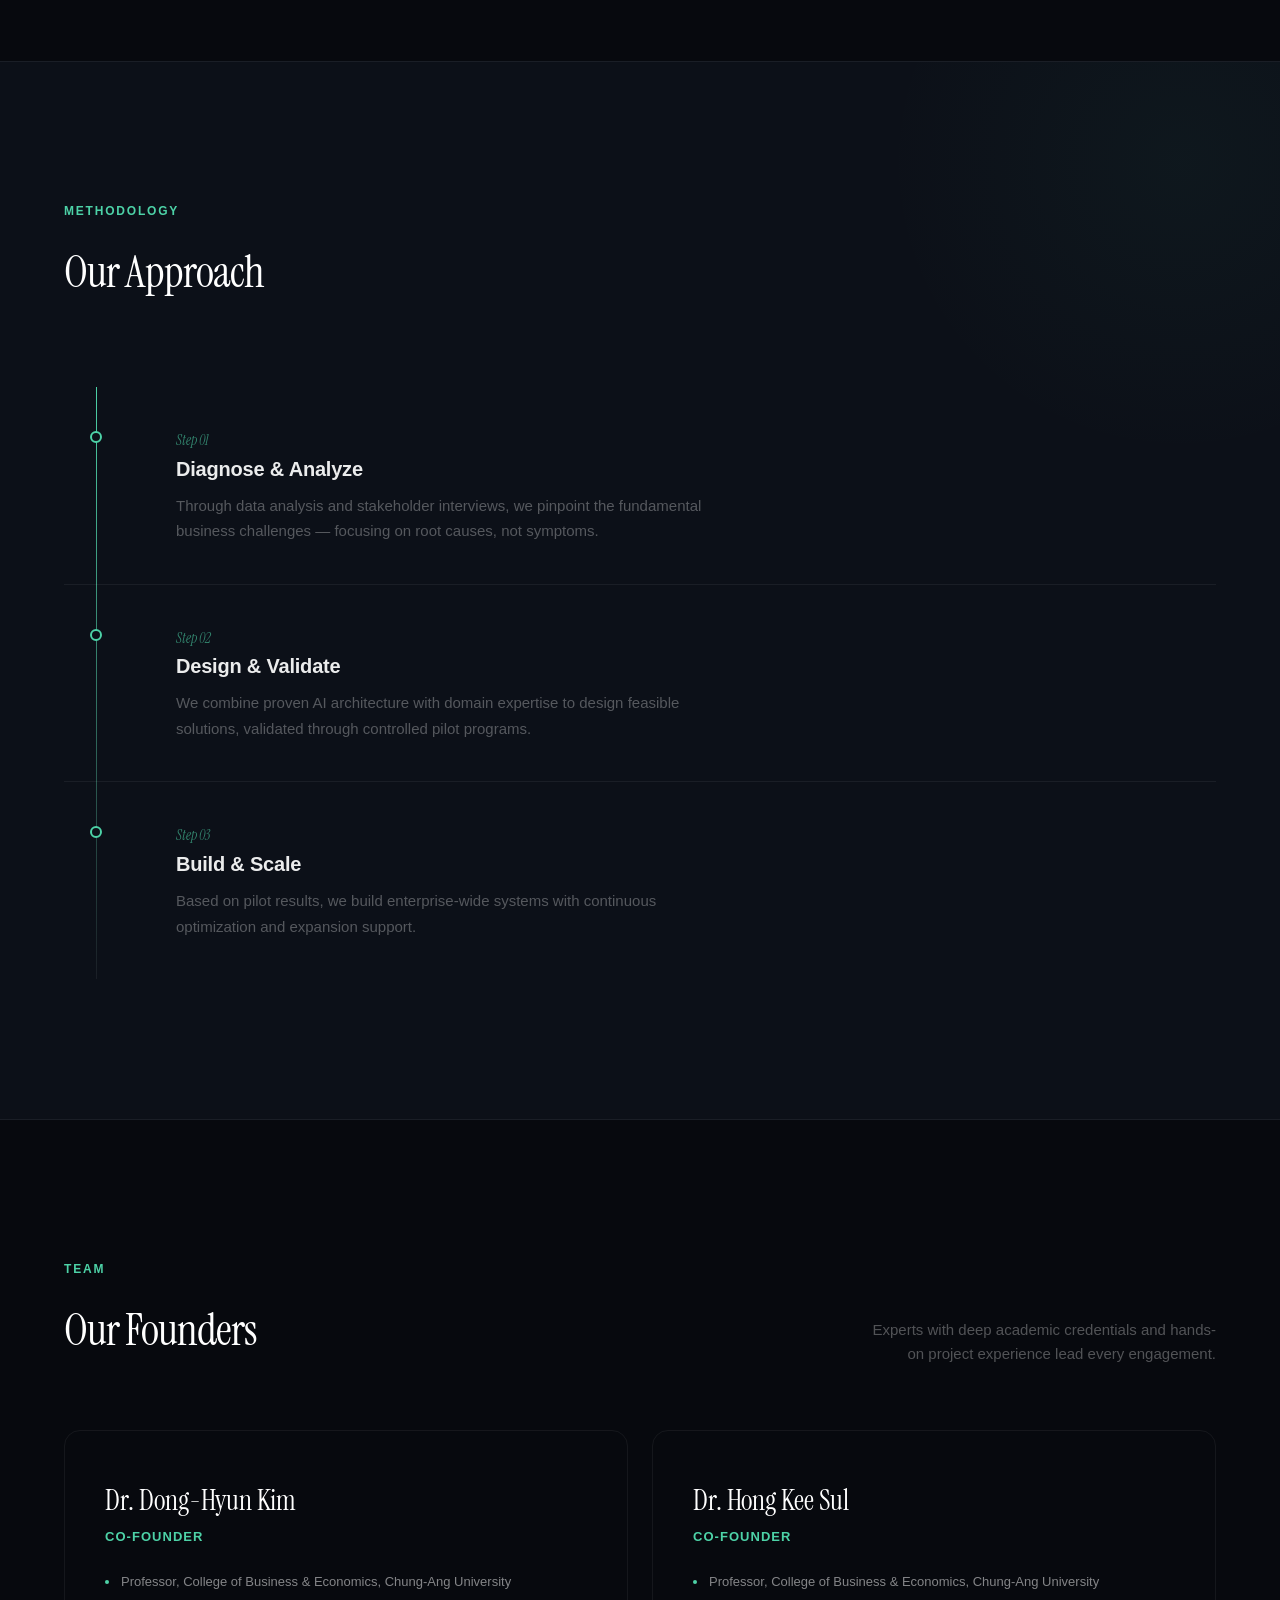
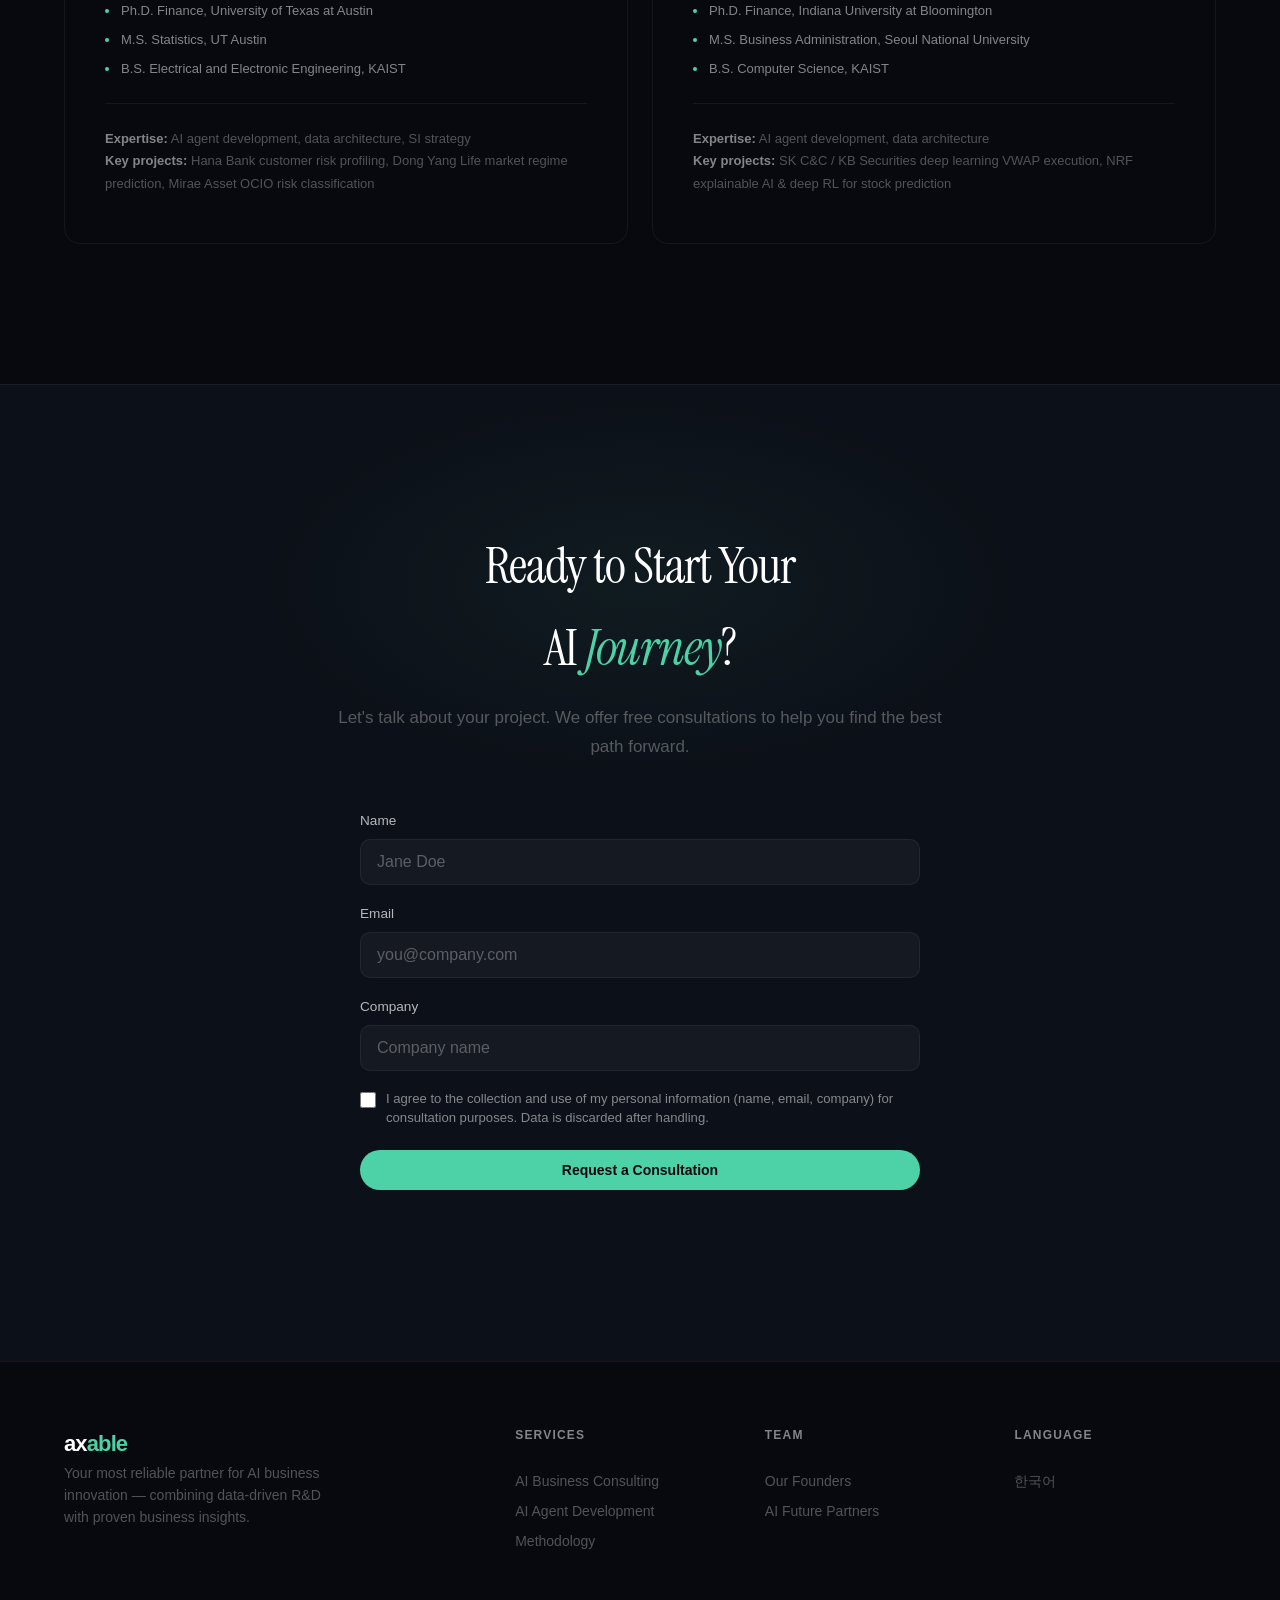
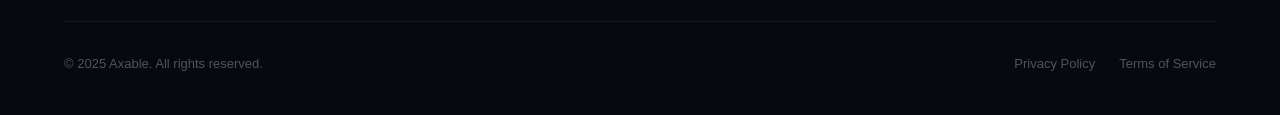
==== commit 4bc07436: "Replace Tally form with native lead form posting to intranet Leads now flow into the intranet's Supa" ====
--- a/public/en/index.html
+++ b/public/en/index.html
@@ -293,13 +293,33 @@
         <h2>Ready to Start Your<br>AI <em>Journey</em>?</h2>
         <p>Let's talk about your project. We offer free consultations to help you find the best path forward.</p>
         <div class="form-container">
-          <iframe
-            data-tally-src="https://tally.so/embed/D4JaoE?alignLeft=1&hideTitle=1&transparentBackground=1&dynamicHeight=1"
-            loading="lazy"
-            width="100%"
-            height="400"
-            title="Contact form"
-          ></iframe>
+          <form id="leadForm" class="lead-form" novalidate>
+            <div class="form-field">
+              <label for="lf-name">Name</label>
+              <input id="lf-name" name="name" type="text" autocomplete="name" placeholder="Jane Doe" required>
+            </div>
+            <div class="form-field">
+              <label for="lf-email">Email</label>
+              <input id="lf-email" name="email" type="email" autocomplete="email" placeholder="you@company.com" required>
+            </div>
+            <div class="form-field">
+              <label for="lf-company">Company</label>
+              <input id="lf-company" name="company" type="text" autocomplete="organization" placeholder="Company name" required>
+            </div>
+            <!-- honeypot: hidden from humans, catches bots -->
+            <input type="text" name="website" tabindex="-1" autocomplete="off" aria-hidden="true" style="position:absolute;left:-9999px;width:1px;height:1px;opacity:0;">
+            <label class="form-consent">
+              <input id="lf-consent" name="pipaConsent" type="checkbox" value="true" required>
+              <span>I agree to the collection and use of my personal information (name, email, company) for consultation purposes. Data is discarded after handling.</span>
+            </label>
+            <button type="submit" class="btn btn-accent" id="lf-submit">Request a Consultation</button>
+            <p class="form-message" id="lf-message" role="status" aria-live="polite"></p>
+          </form>
+          <div class="form-success" id="lf-success" hidden>
+            <div class="form-success-check">✓</div>
+            <h3>Thank you!</h3>
+            <p>Your request has been received. We'll be in touch shortly.</p>
+          </div>
         </div>
       </div>
     </div>
@@ -341,24 +361,50 @@
 
   <!-- Scripts -->
   <script>
-    // Tally embed
-    var d = document, w = "https://tally.so/widgets/embed.js";
-    var v = function() {
-      if (typeof Tally !== "undefined") {
-        Tally.loadEmbeds();
-      } else {
-        d.querySelectorAll("iframe[data-tally-src]:not([src])").forEach(function(e) {
-          e.src = e.dataset.tallySrc;
+    // Lead form -> intranet (/api/subscribe)
+    (function () {
+      var form = document.getElementById('leadForm');
+      if (!form) return;
+      var msg = document.getElementById('lf-message');
+      var btn = document.getElementById('lf-submit');
+      var success = document.getElementById('lf-success');
+      form.addEventListener('submit', function (e) {
+        e.preventDefault();
+        msg.textContent = '';
+        var payload = {
+          name: form.name.value.trim(),
+          email: form.email.value.trim(),
+          company: form.company.value.trim(),
+          website: form.website.value,
+          pipaConsent: form.pipaConsent.checked ? 'true' : ''
+        };
+        if (!payload.name || !payload.email || !payload.company) {
+          msg.textContent = 'Please fill in all fields.'; return;
+        }
+        if (payload.pipaConsent !== 'true') {
+          msg.textContent = 'Please agree to the privacy policy.'; return;
+        }
+        btn.disabled = true;
+        var orig = btn.textContent; btn.textContent = 'Sending...';
+        fetch('/api/subscribe', {
+          method: 'POST',
+          headers: { 'Content-Type': 'application/json' },
+          body: JSON.stringify(payload)
+        }).then(function (r) {
+          return r.json().catch(function () { return {}; }).then(function (d) { return { ok: r.ok, d: d }; });
+        }).then(function (res) {
+          if (res.ok && res.d && res.d.ok) {
+            form.hidden = true; success.hidden = false;
+          } else {
+            msg.textContent = 'Submission failed. Please try again.';
+            btn.disabled = false; btn.textContent = orig;
+          }
+        }).catch(function () {
+          msg.textContent = 'Submission failed. Please try again.';
+          btn.disabled = false; btn.textContent = orig;
         });
-      }
-    };
-    if (d.querySelector('script[src="' + w + '"]') == null) {
-      var s = d.createElement("script");
-      s.src = w;
-      s.onload = v;
-      s.onerror = v;
-      d.body.appendChild(s);
-    } else v();
+      });
+    })();
 
     // Hamburger menu
     var hamburger = document.getElementById('hamburger');
--- a/public/style.css
+++ b/public/style.css
@@ -1011,10 +1011,109 @@
   margin: 0 auto;
 }
 
-.form-container iframe {
-  border: none;
+.lead-form {
+  display: flex;
+  flex-direction: column;
+  gap: 18px;
+  text-align: left;
+}
+
+.form-field {
+  display: flex;
+  flex-direction: column;
+  gap: 7px;
+}
+
+.form-field label {
+  font-size: 0.85rem;
+  color: var(--white-70);
+  font-weight: 500;
+}
+
+.lead-form input[type="text"],
+.lead-form input[type="email"] {
   width: 100%;
+  padding: 13px 16px;
+  background: var(--white-05);
+  border: 1px solid var(--dark-border);
+  border-radius: 10px;
+  color: var(--white);
+  font-family: var(--font-body);
+  font-size: 1rem;
+  transition: border-color 0.2s, background 0.2s;
+}
+
+.lead-form input::placeholder { color: var(--white-30); }
+
+.lead-form input:focus {
+  outline: none;
+  border-color: var(--accent);
+  background: var(--accent-subtle);
+}
+
+.form-consent {
+  display: flex;
+  align-items: flex-start;
+  gap: 10px;
+  font-size: 0.82rem;
+  color: var(--white-50);
+  line-height: 1.5;
+  cursor: pointer;
+}
+
+.form-consent input {
+  margin-top: 3px;
+  width: 16px;
+  height: 16px;
+  accent-color: var(--accent);
+  flex-shrink: 0;
+}
+
+.lead-form .btn {
+  width: 100%;
+  justify-content: center;
+  margin-top: 4px;
+}
+
+.form-message {
+  min-height: 1em;
+  font-size: 0.85rem;
+  color: #ff8a8a;
+  margin: 0;
+}
+
+.form-success {
+  text-align: center;
+  background: var(--white-05);
+  border: 1px solid var(--dark-border-accent);
   border-radius: 12px;
+  padding: 40px 28px;
+}
+
+.form-success-check {
+  width: 48px;
+  height: 48px;
+  margin: 0 auto 16px;
+  border-radius: 50%;
+  background: var(--accent);
+  color: var(--dark-900);
+  font-size: 1.5rem;
+  font-weight: 700;
+  display: flex;
+  align-items: center;
+  justify-content: center;
+}
+
+.form-success h3 {
+  font-family: var(--font-display);
+  font-size: 1.6rem;
+  color: var(--white);
+  margin: 0 0 8px;
+}
+
+.form-success p {
+  color: var(--white-70);
+  margin: 0;
 }
 
 /* ========== FOOTER ========== */
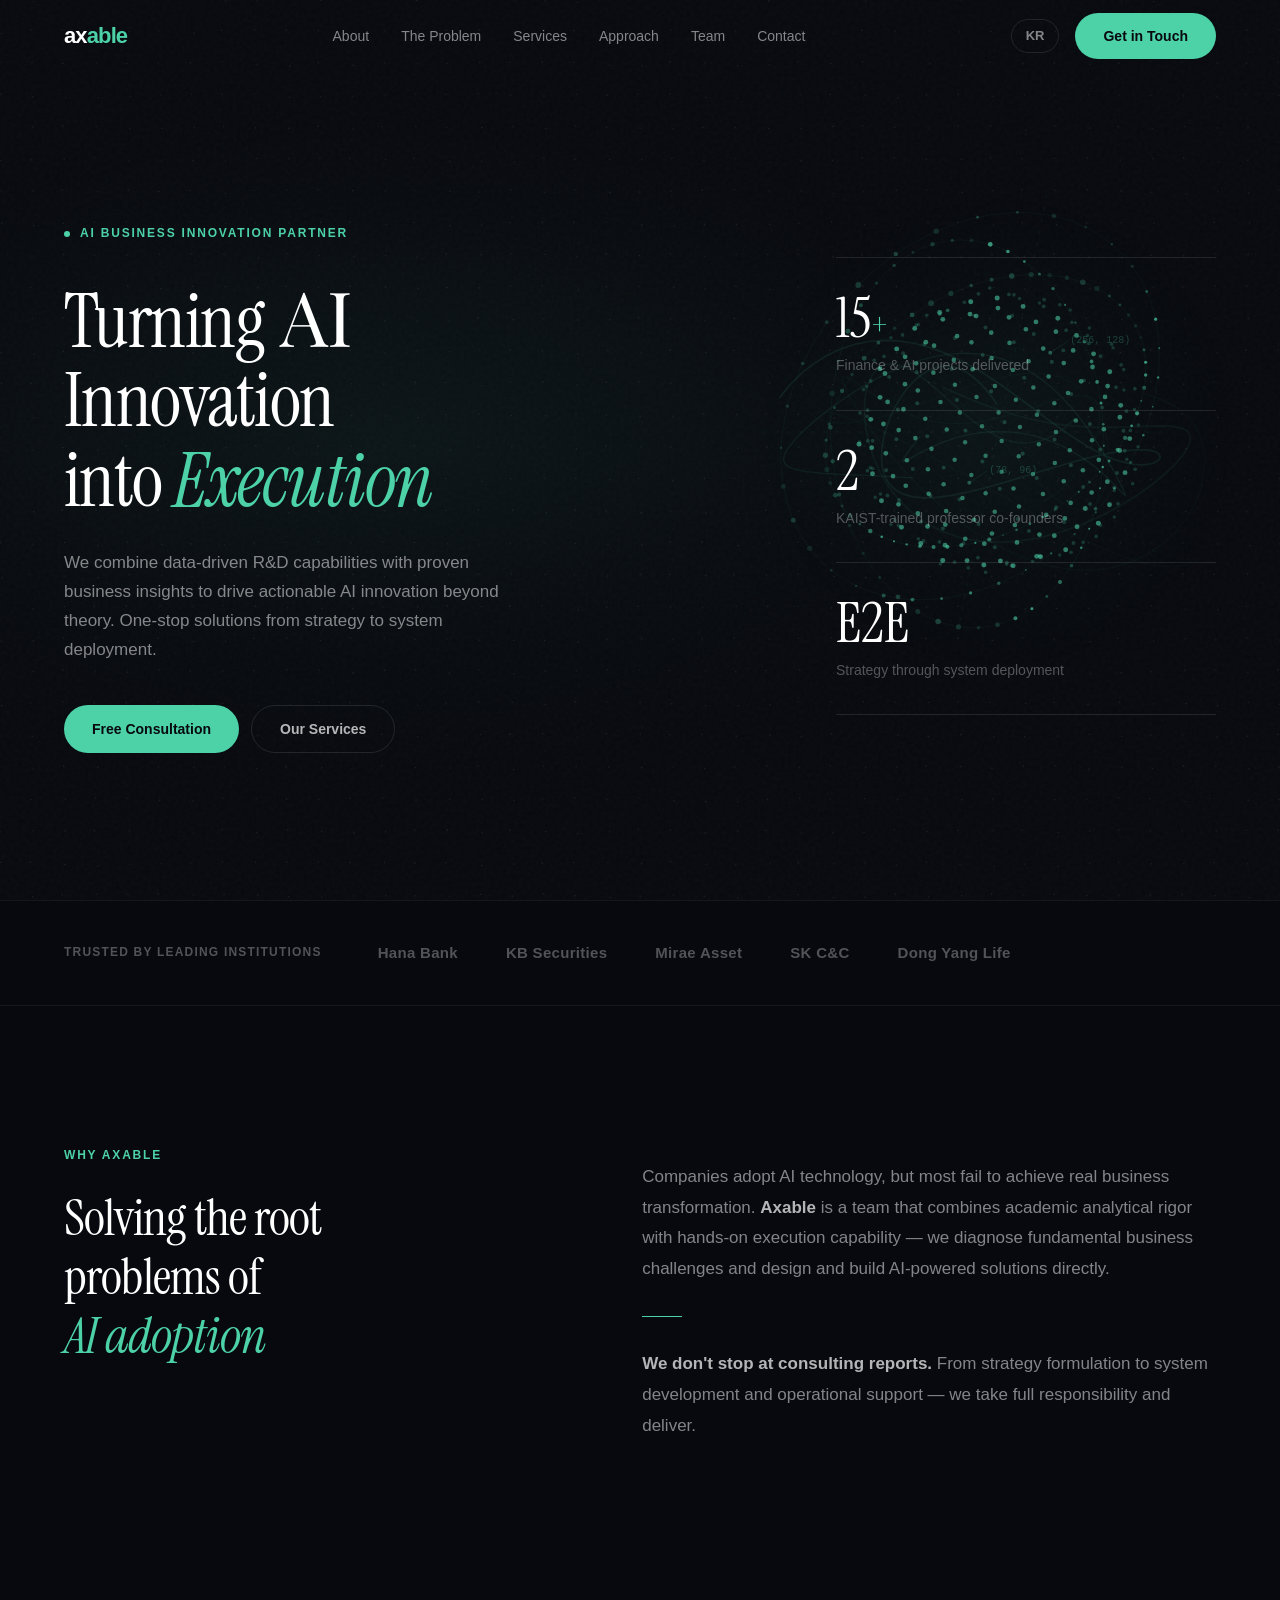
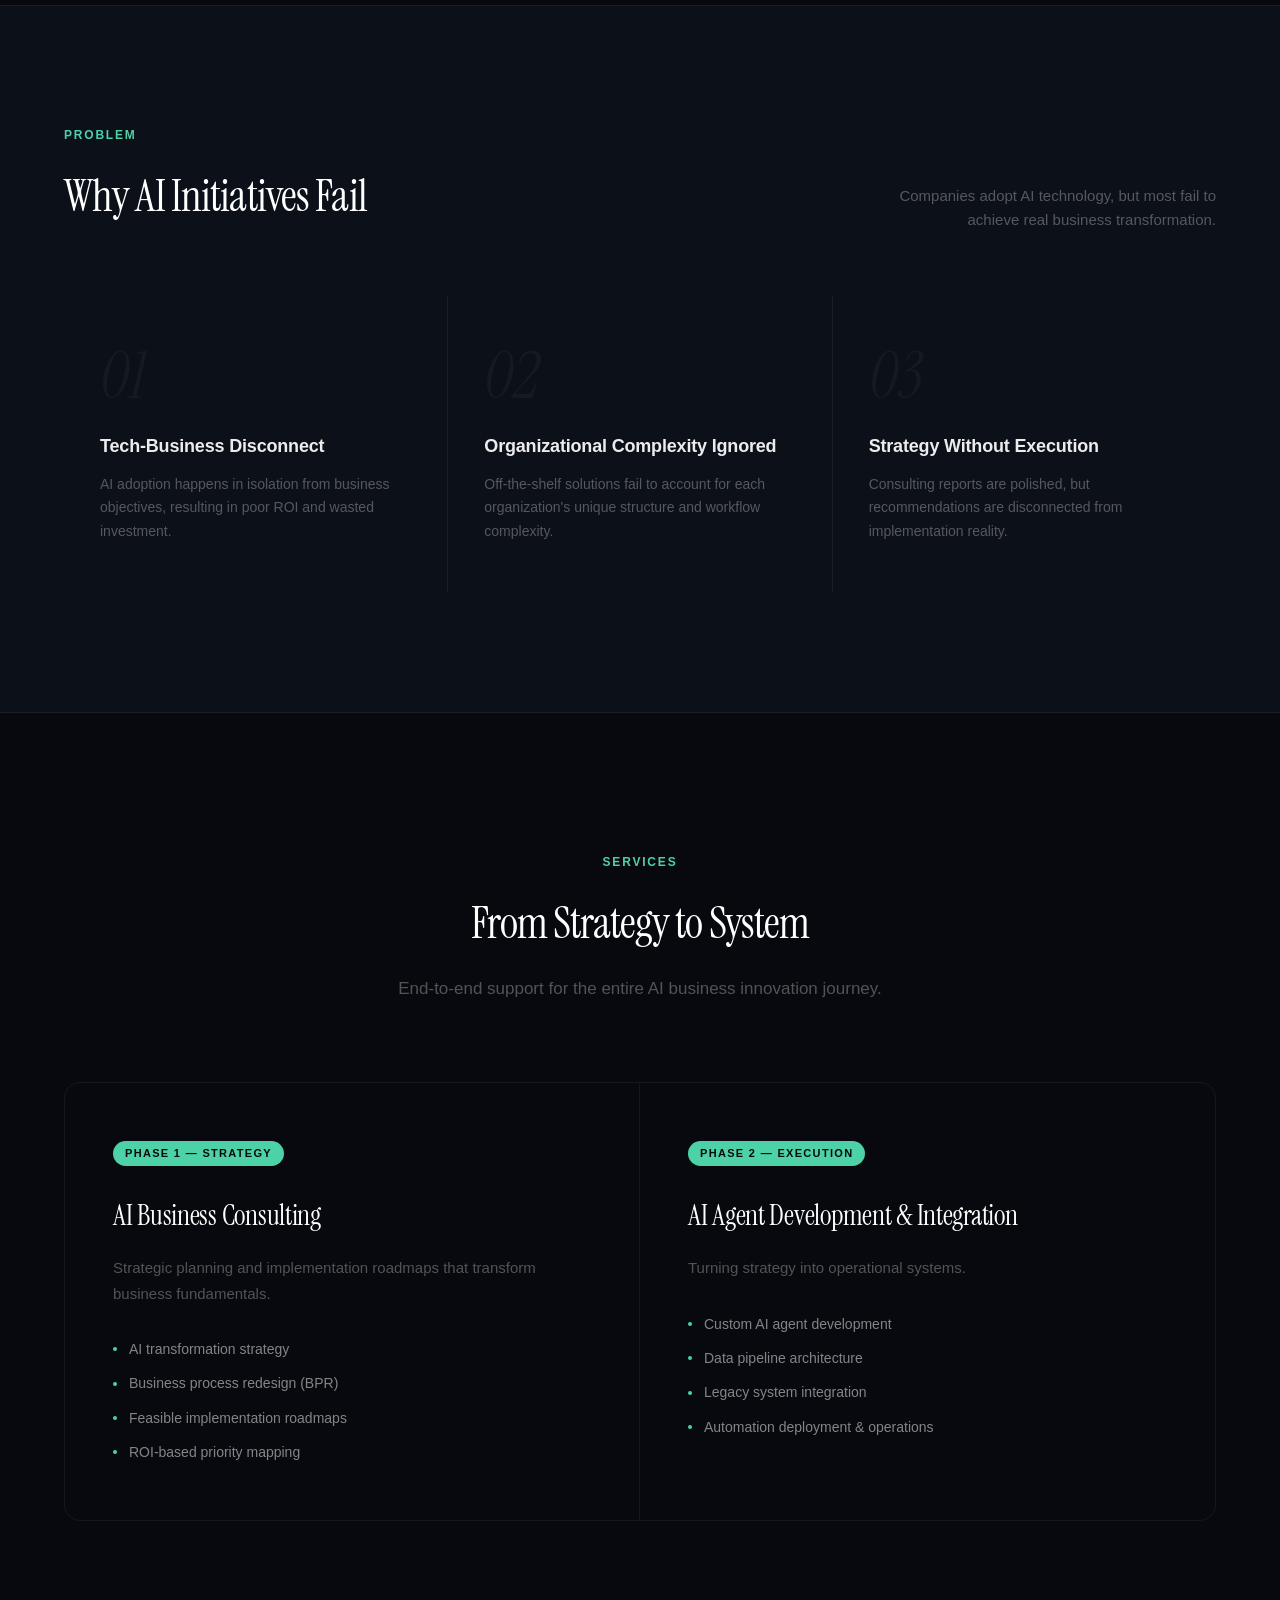
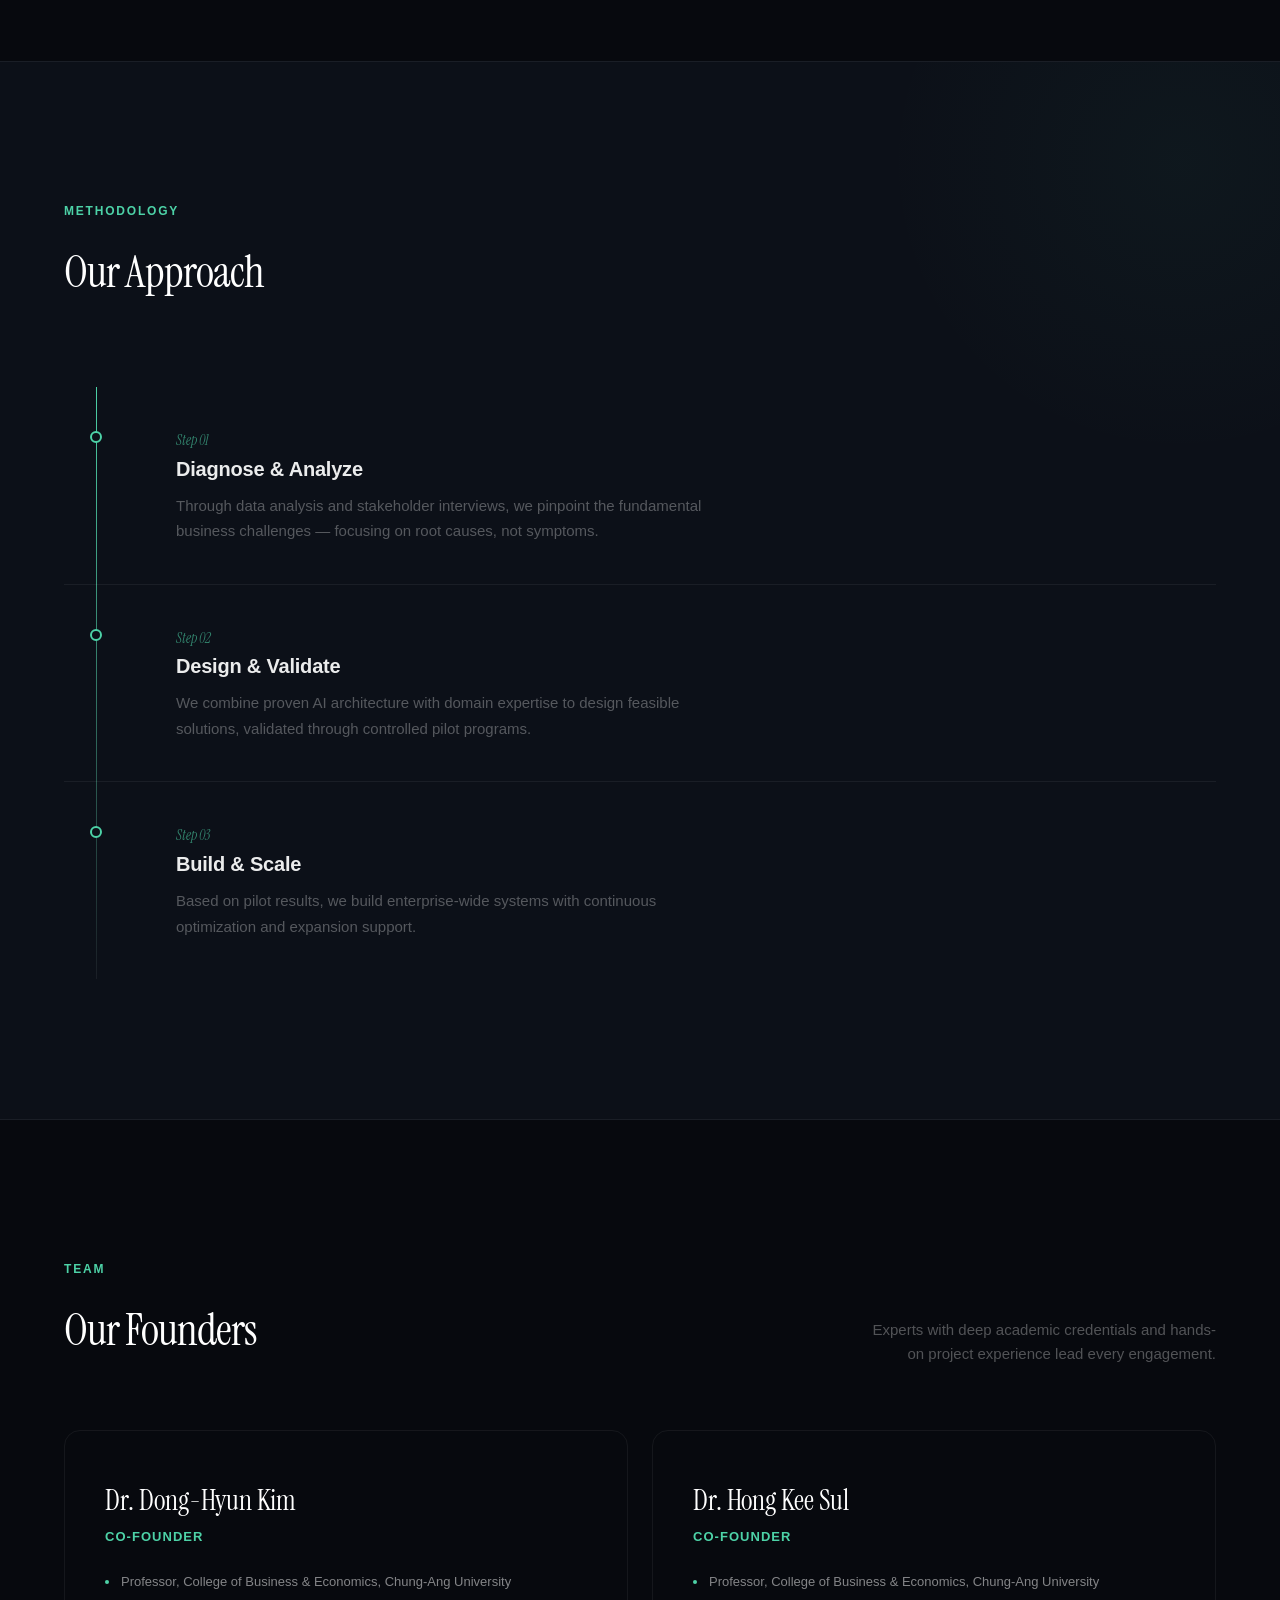
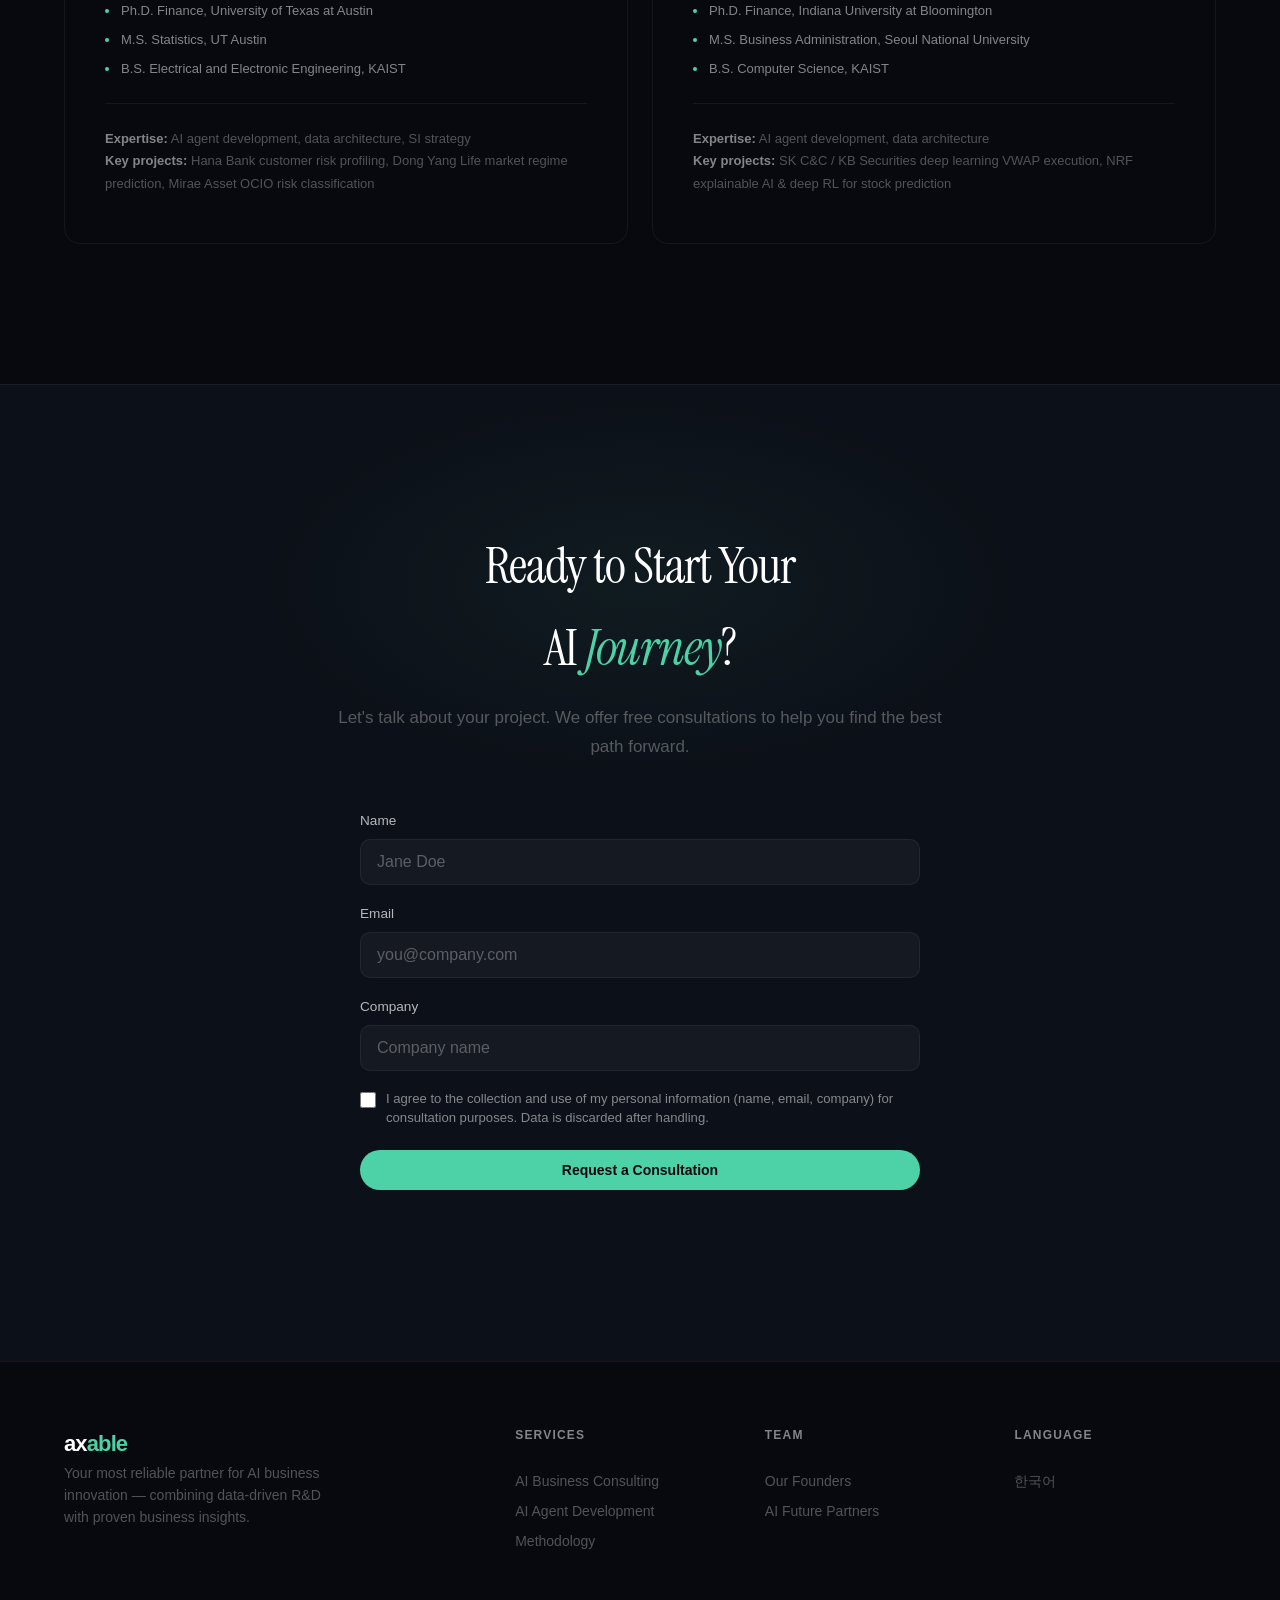
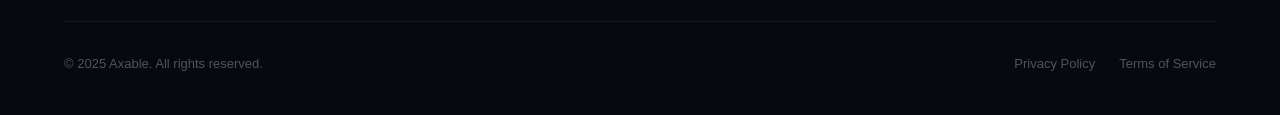
==== commit f018d6cd: "SEO: add sitemap.xml + Organization/WebSite JSON-LD (static site) robots.txt already advertised /sit" ====
--- a/public/en/index.html
+++ b/public/en/index.html
@@ -26,6 +26,34 @@
   <link rel="icon" href="/favicon.ico" sizes="any">
 
   <link rel="stylesheet" href="../style.css">
+
+  <script type="application/ld+json">
+  {
+    "@context": "https://schema.org",
+    "@graph": [
+      {
+        "@type": "Organization",
+        "@id": "https://axable.co.kr/#organization",
+        "name": "Axable",
+        "url": "https://axable.co.kr",
+        "description": "Axable combines data-driven R&D with proven business insights to drive actionable AI innovation beyond theory.",
+        "address": { "@type": "PostalAddress", "addressCountry": "KR" },
+        "founder": [
+          { "@type": "Person", "name": "Sul Hong-kee" },
+          { "@type": "Person", "name": "Kim Dong-hyun" }
+        ]
+      },
+      {
+        "@type": "WebSite",
+        "@id": "https://axable.co.kr/#website",
+        "url": "https://axable.co.kr",
+        "name": "Axable",
+        "inLanguage": "en",
+        "publisher": { "@id": "https://axable.co.kr/#organization" }
+      }
+    ]
+  }
+  </script>
 </head>
 <body>
 
--- a/public/style.css
+++ b/public/style.css
@@ -1016,6 +1016,12 @@
   flex-direction: column;
   gap: 18px;
   text-align: left;
+}
+
+/* `display: flex` above overrides the [hidden] attribute's default
+   display:none, so hiding the form on success needs this explicit rule. */
+.lead-form[hidden] {
+  display: none;
 }
 
 .form-field {
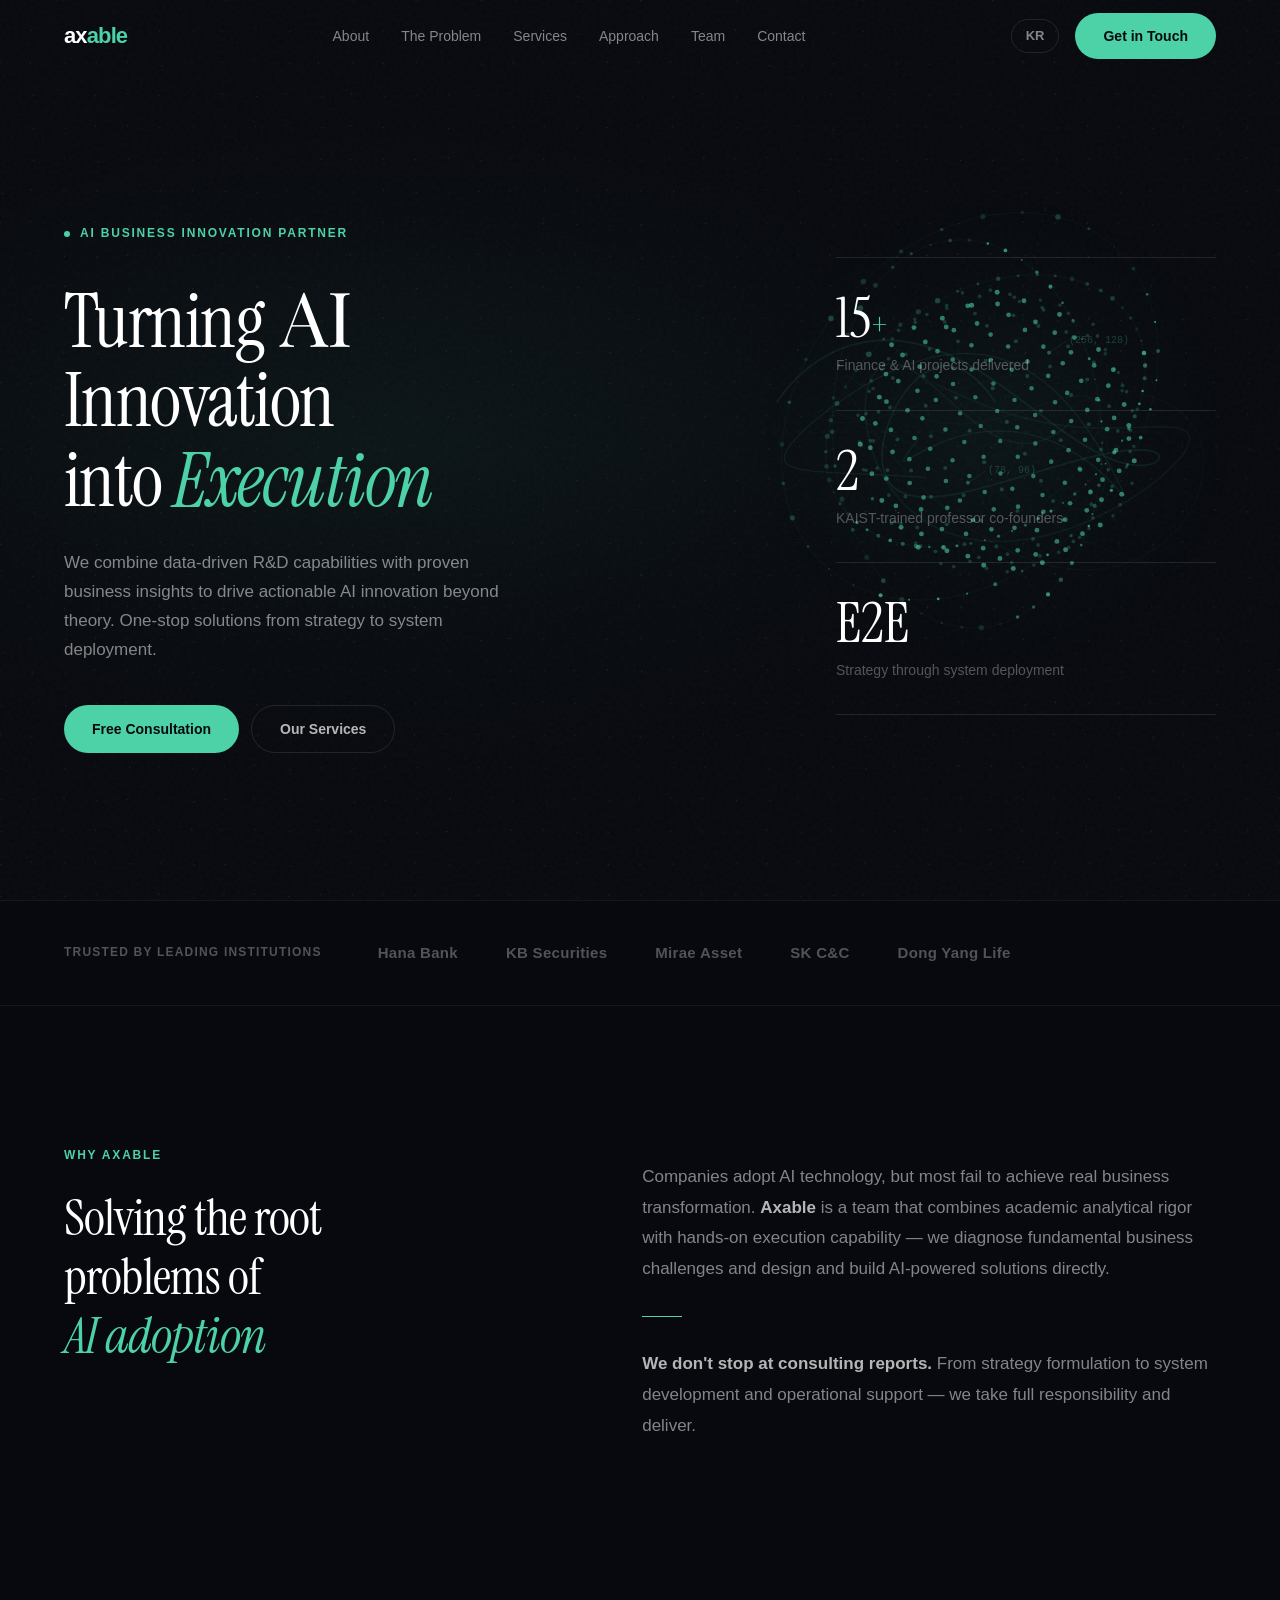
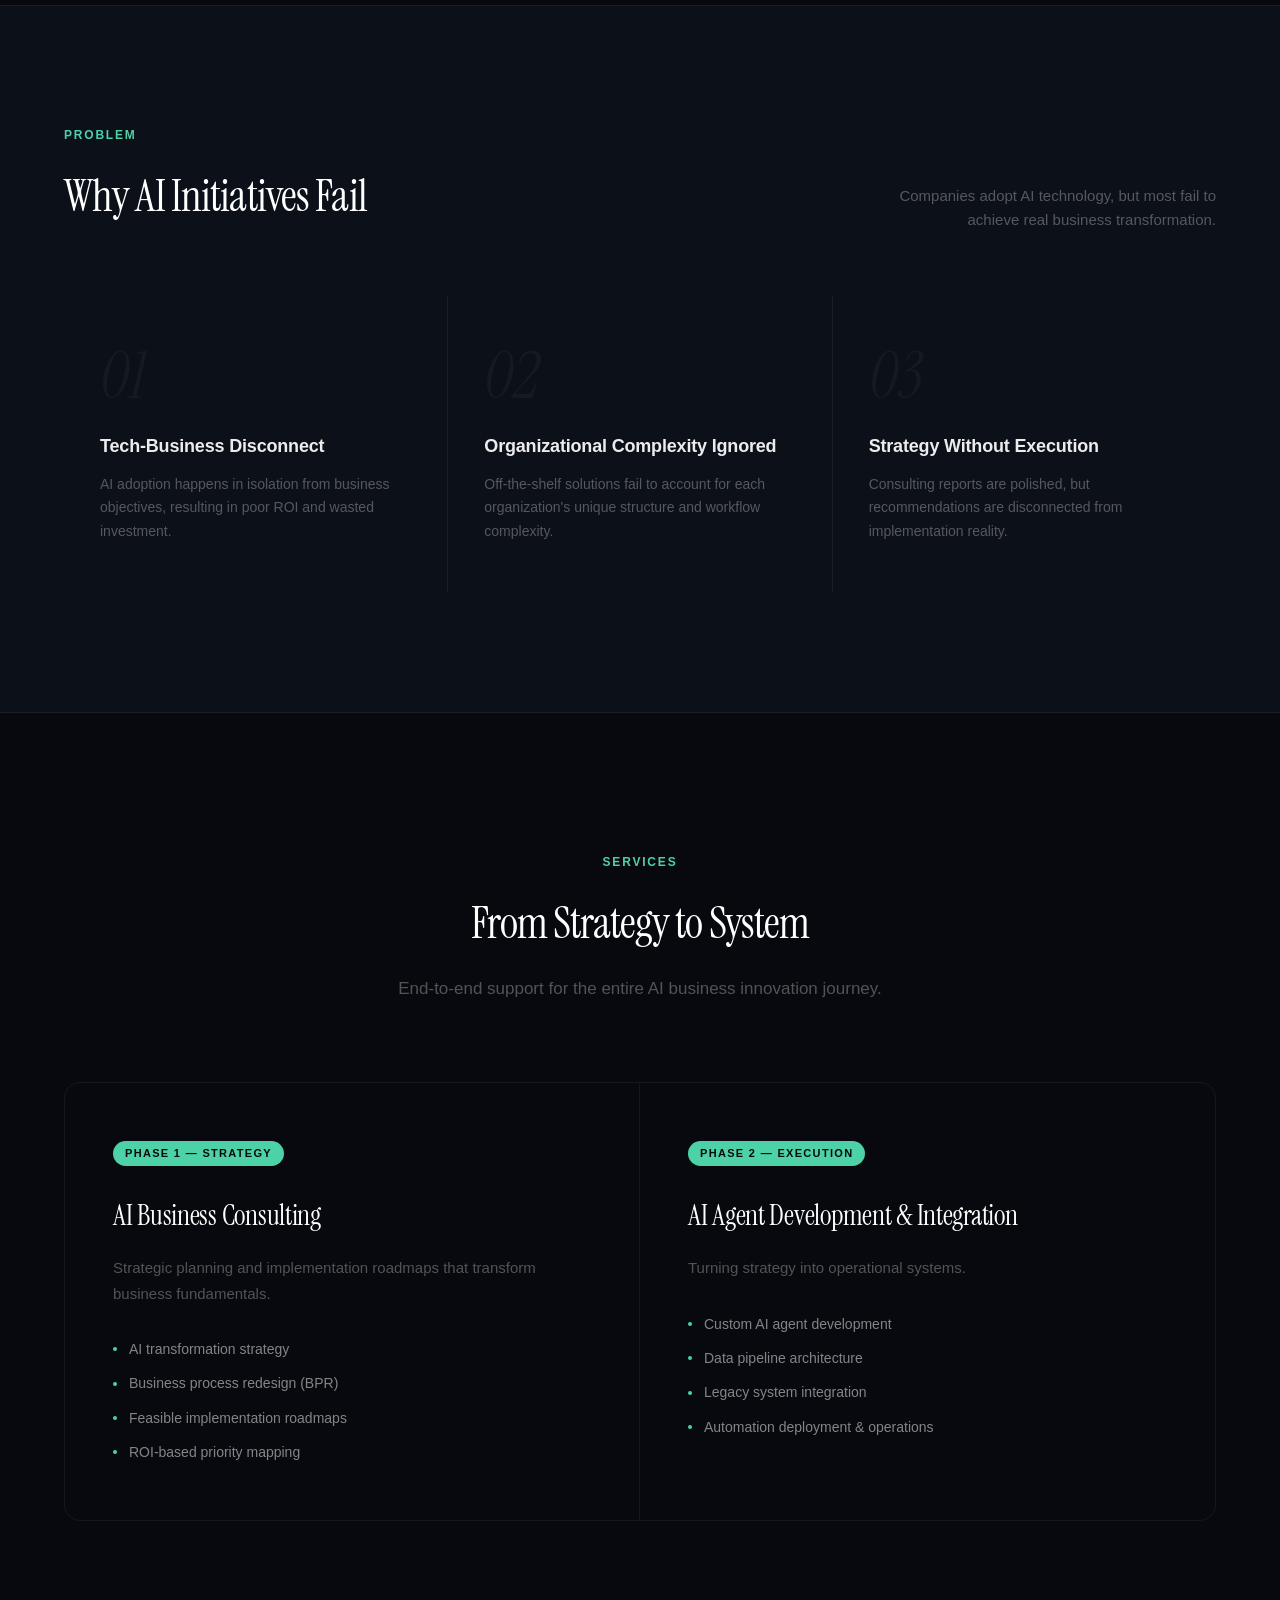
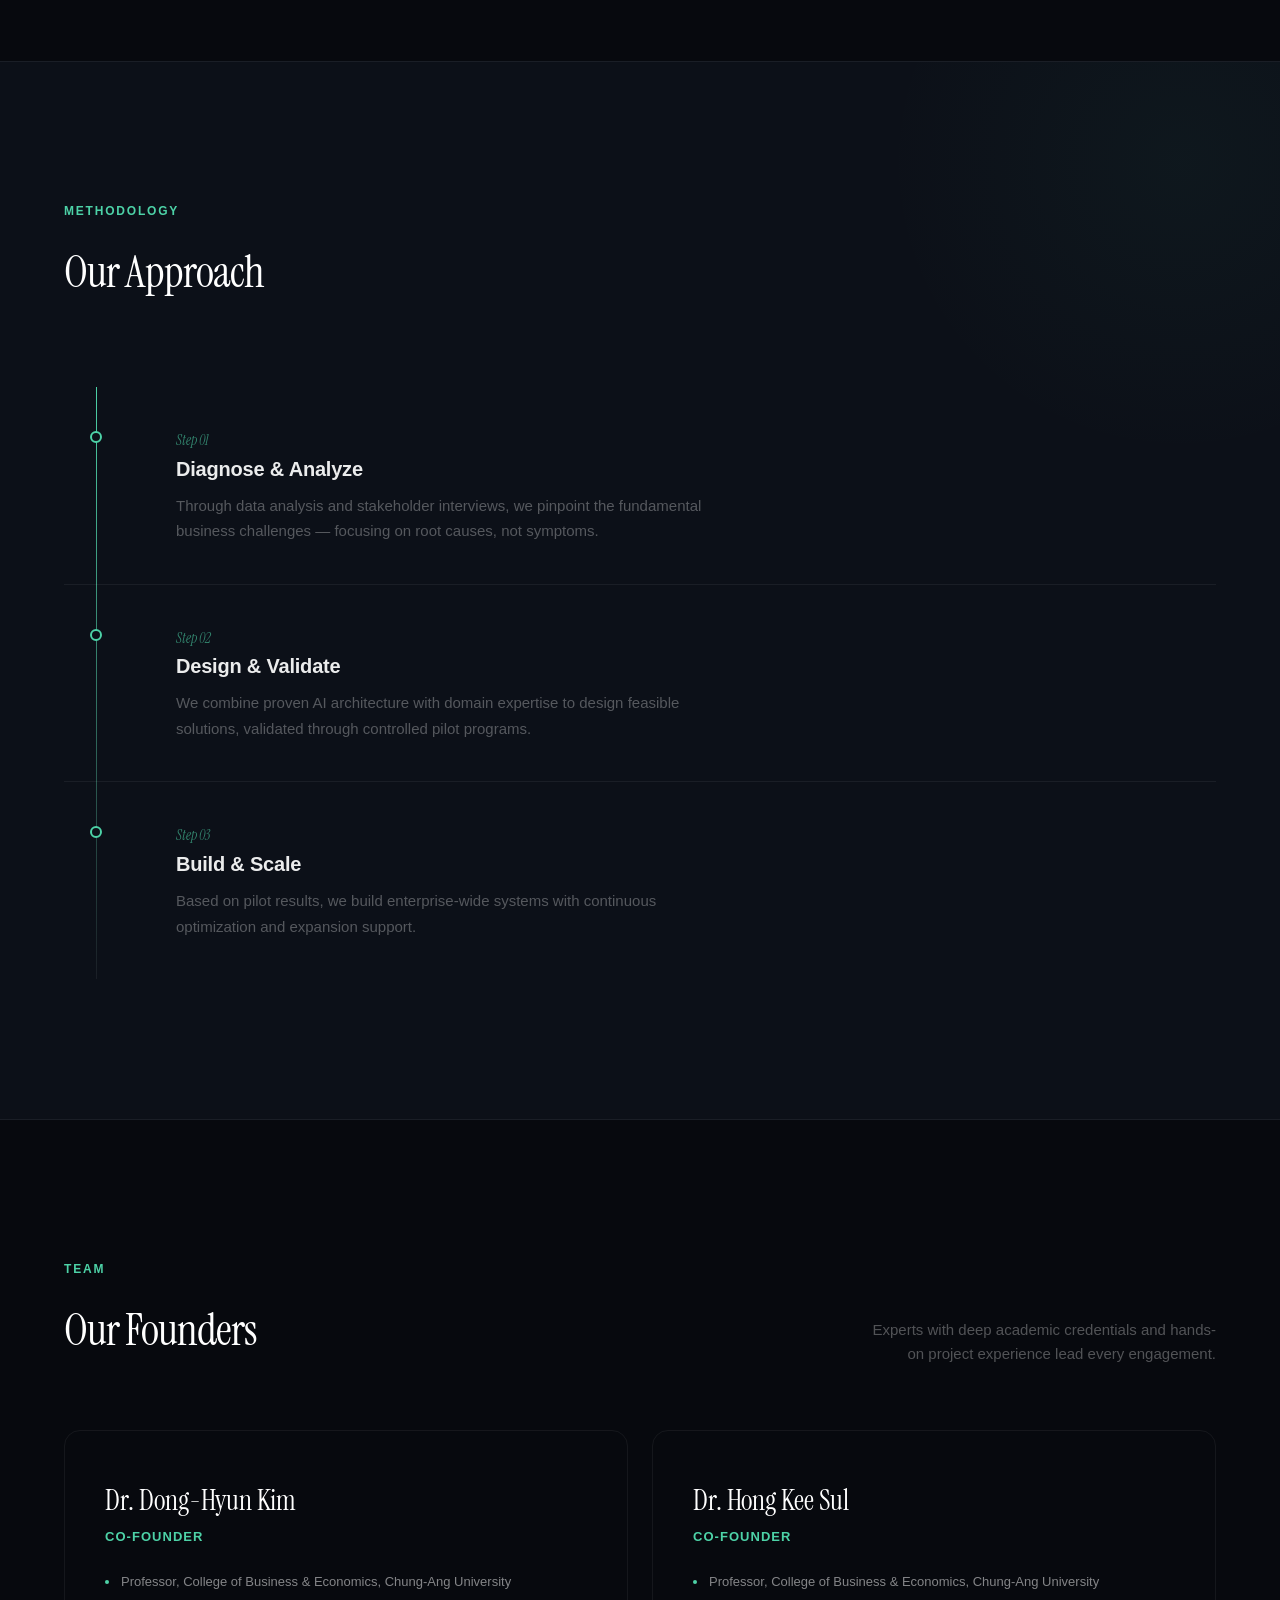
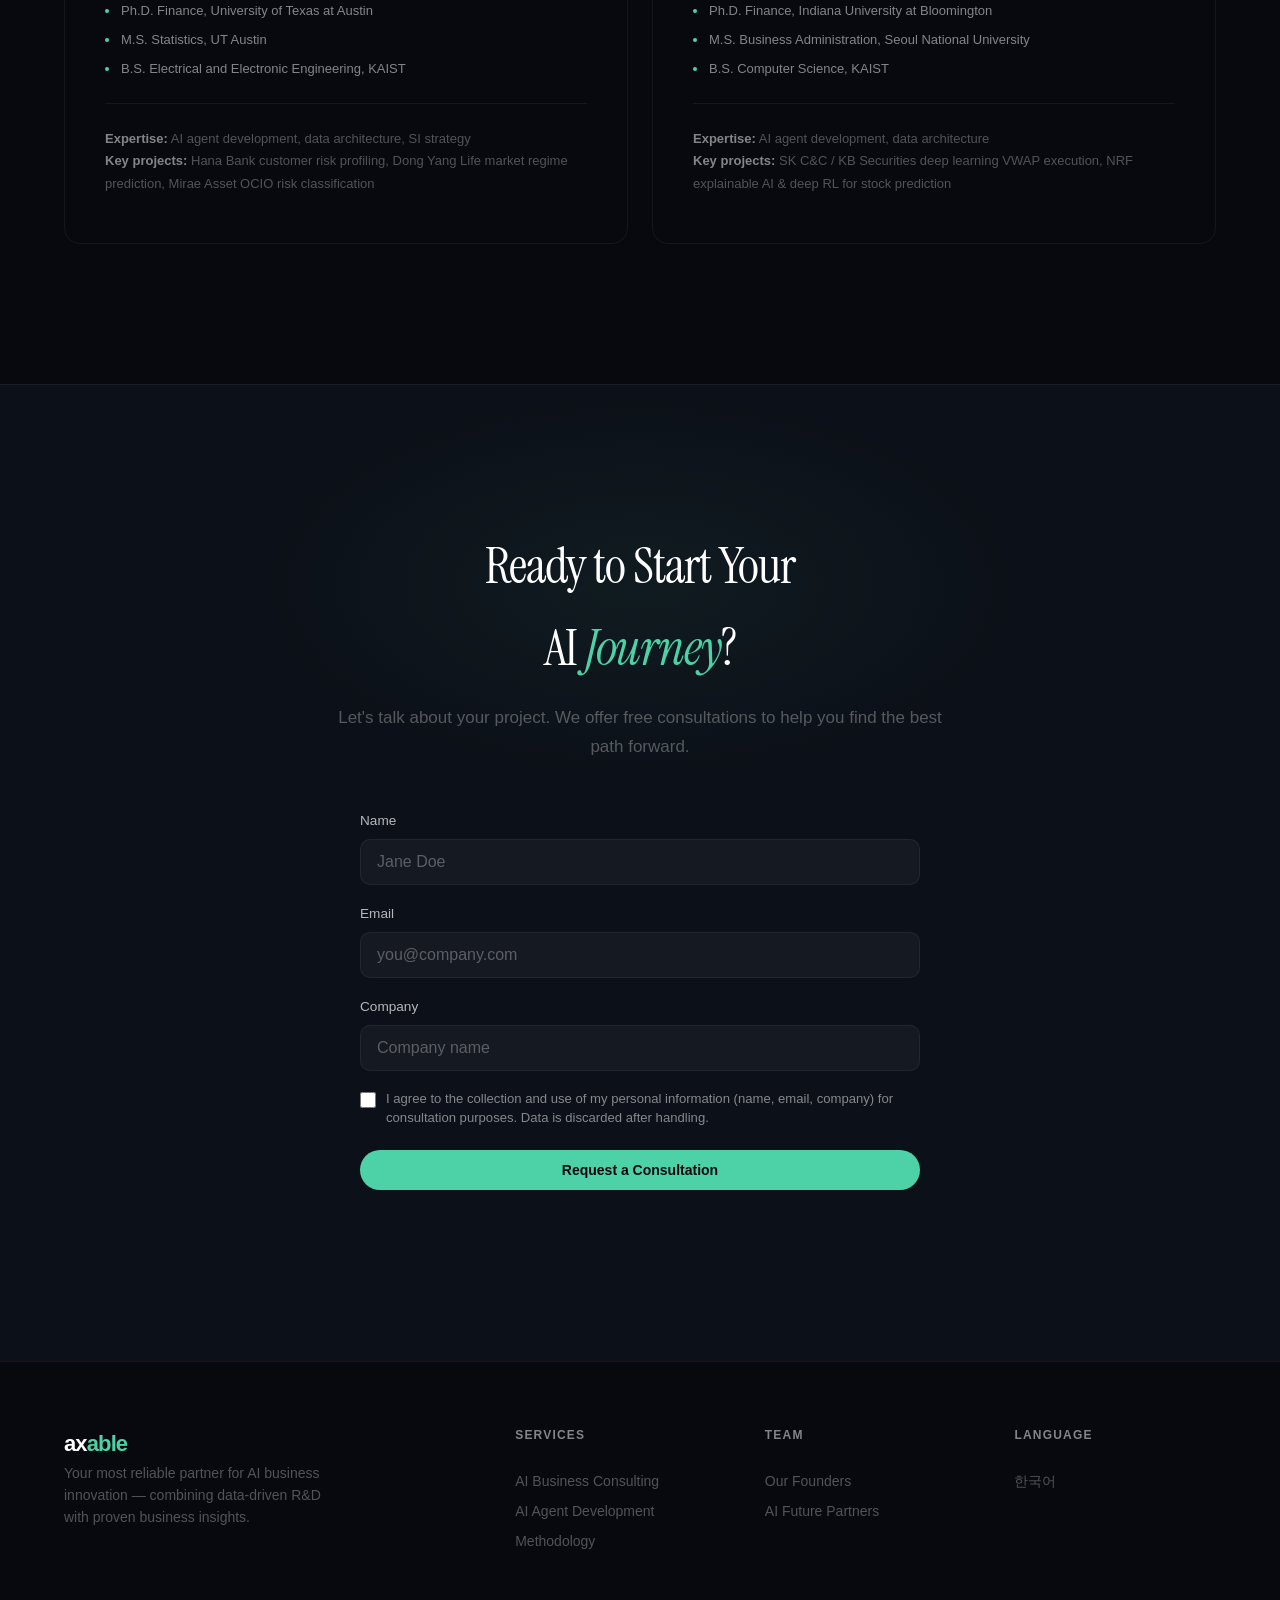
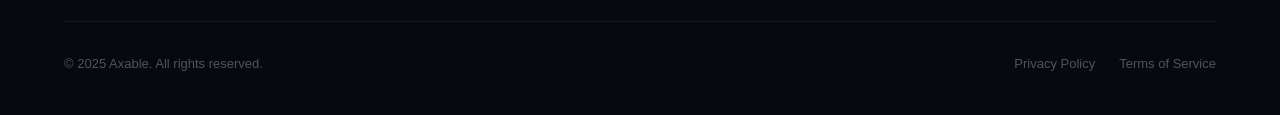
==== commit 8dbcbd31: "Drop stray /favicon.ico link (404s); keep the real favicon.svg Co-Authored-By: Claude Opus 4.8 <nore" ====
--- a/public/en/index.html
+++ b/public/en/index.html
@@ -21,9 +21,6 @@
   <meta name="twitter:card" content="summary_large_image">
   <meta name="twitter:title" content="Axable — Turning AI Innovation into Execution">
   <meta name="twitter:description" content="From strategy to system — your most reliable partner for AI business innovation.">
-
-  <!-- Favicon -->
-  <link rel="icon" href="/favicon.ico" sizes="any">
 
   <link rel="stylesheet" href="../style.css">
 
